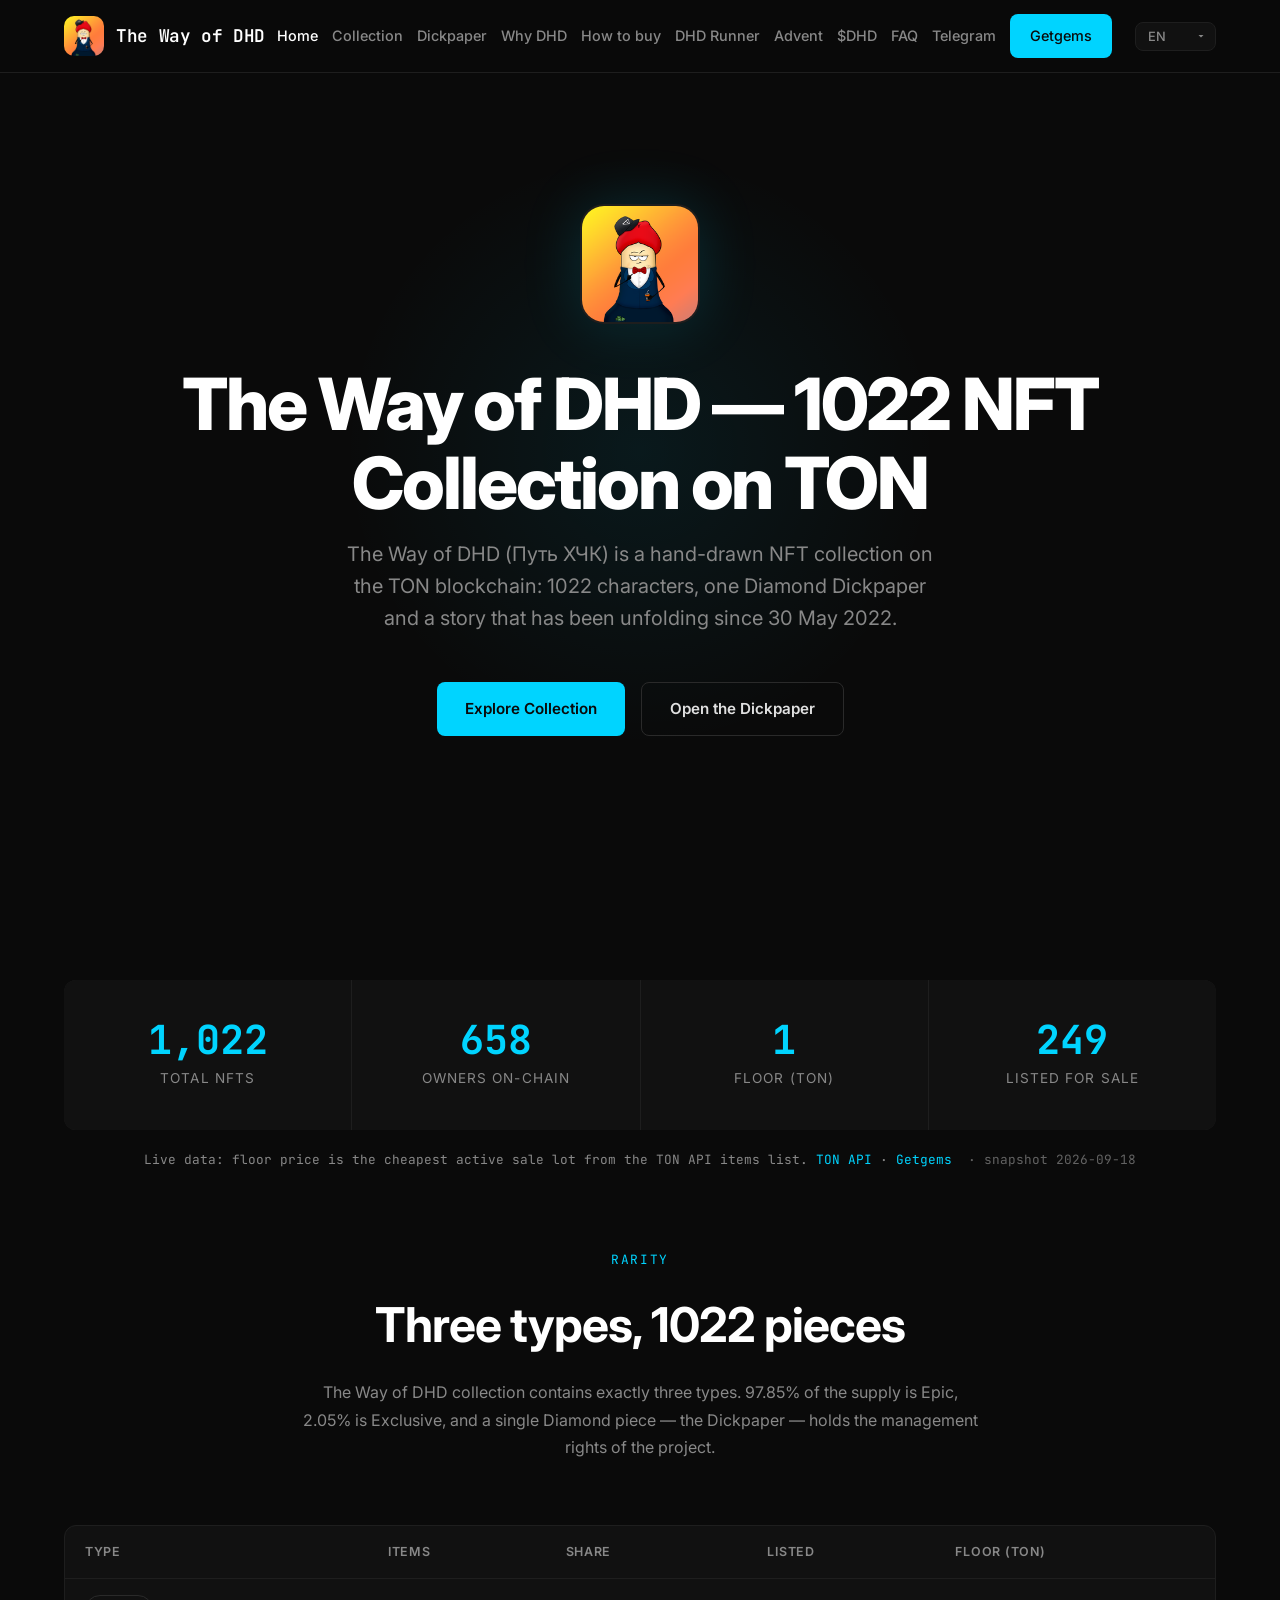
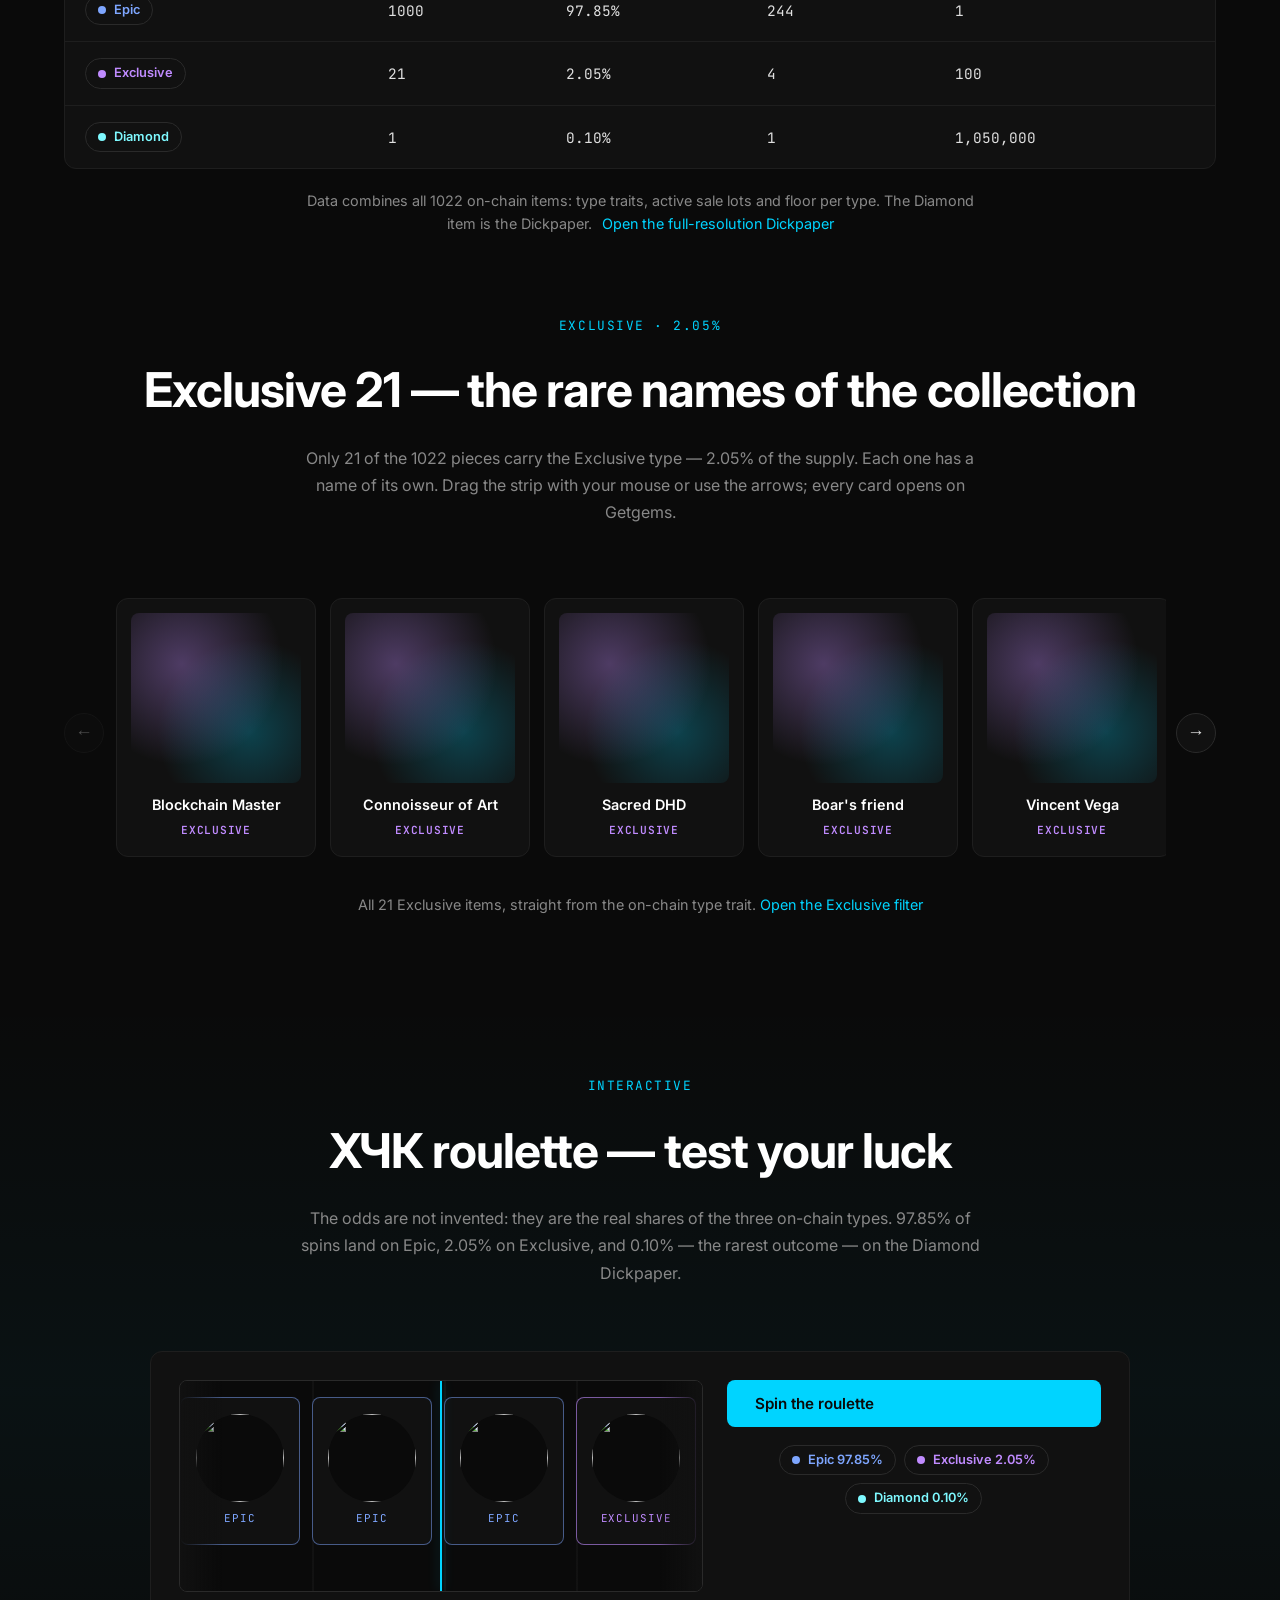
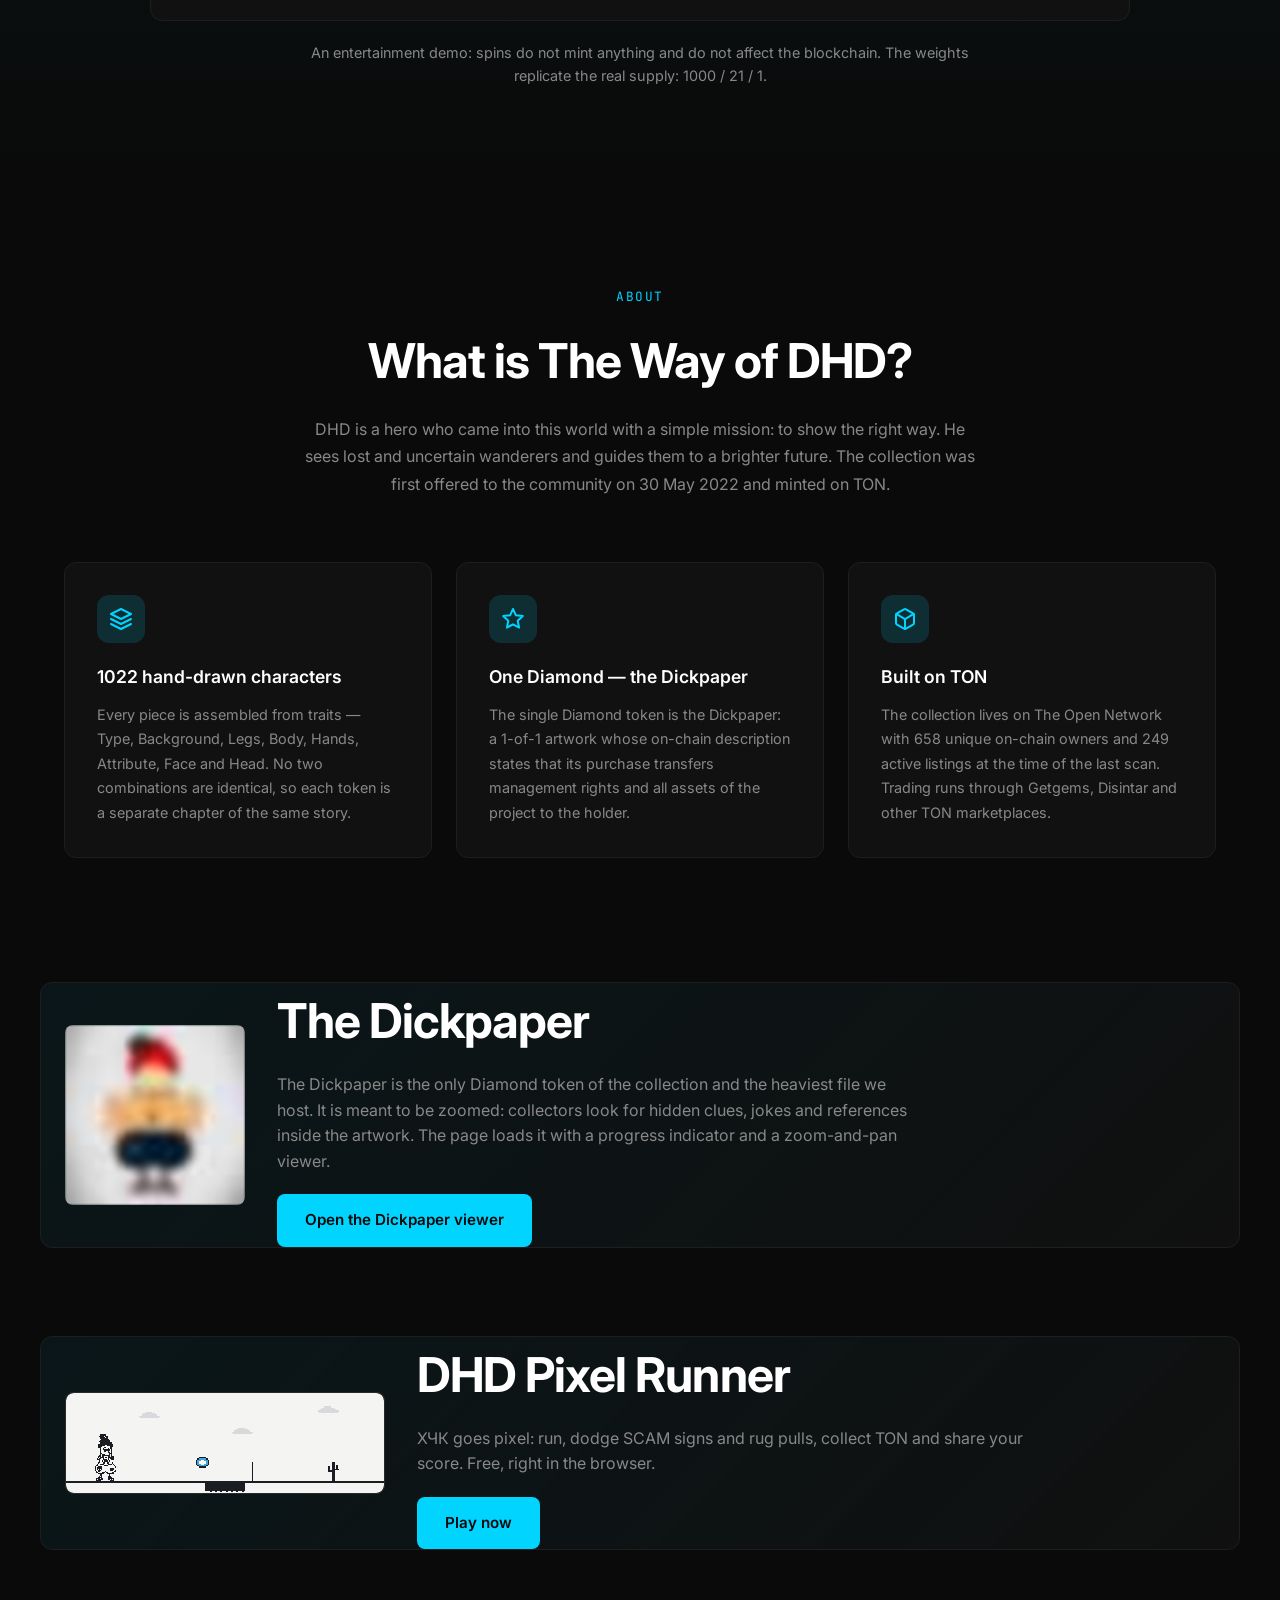
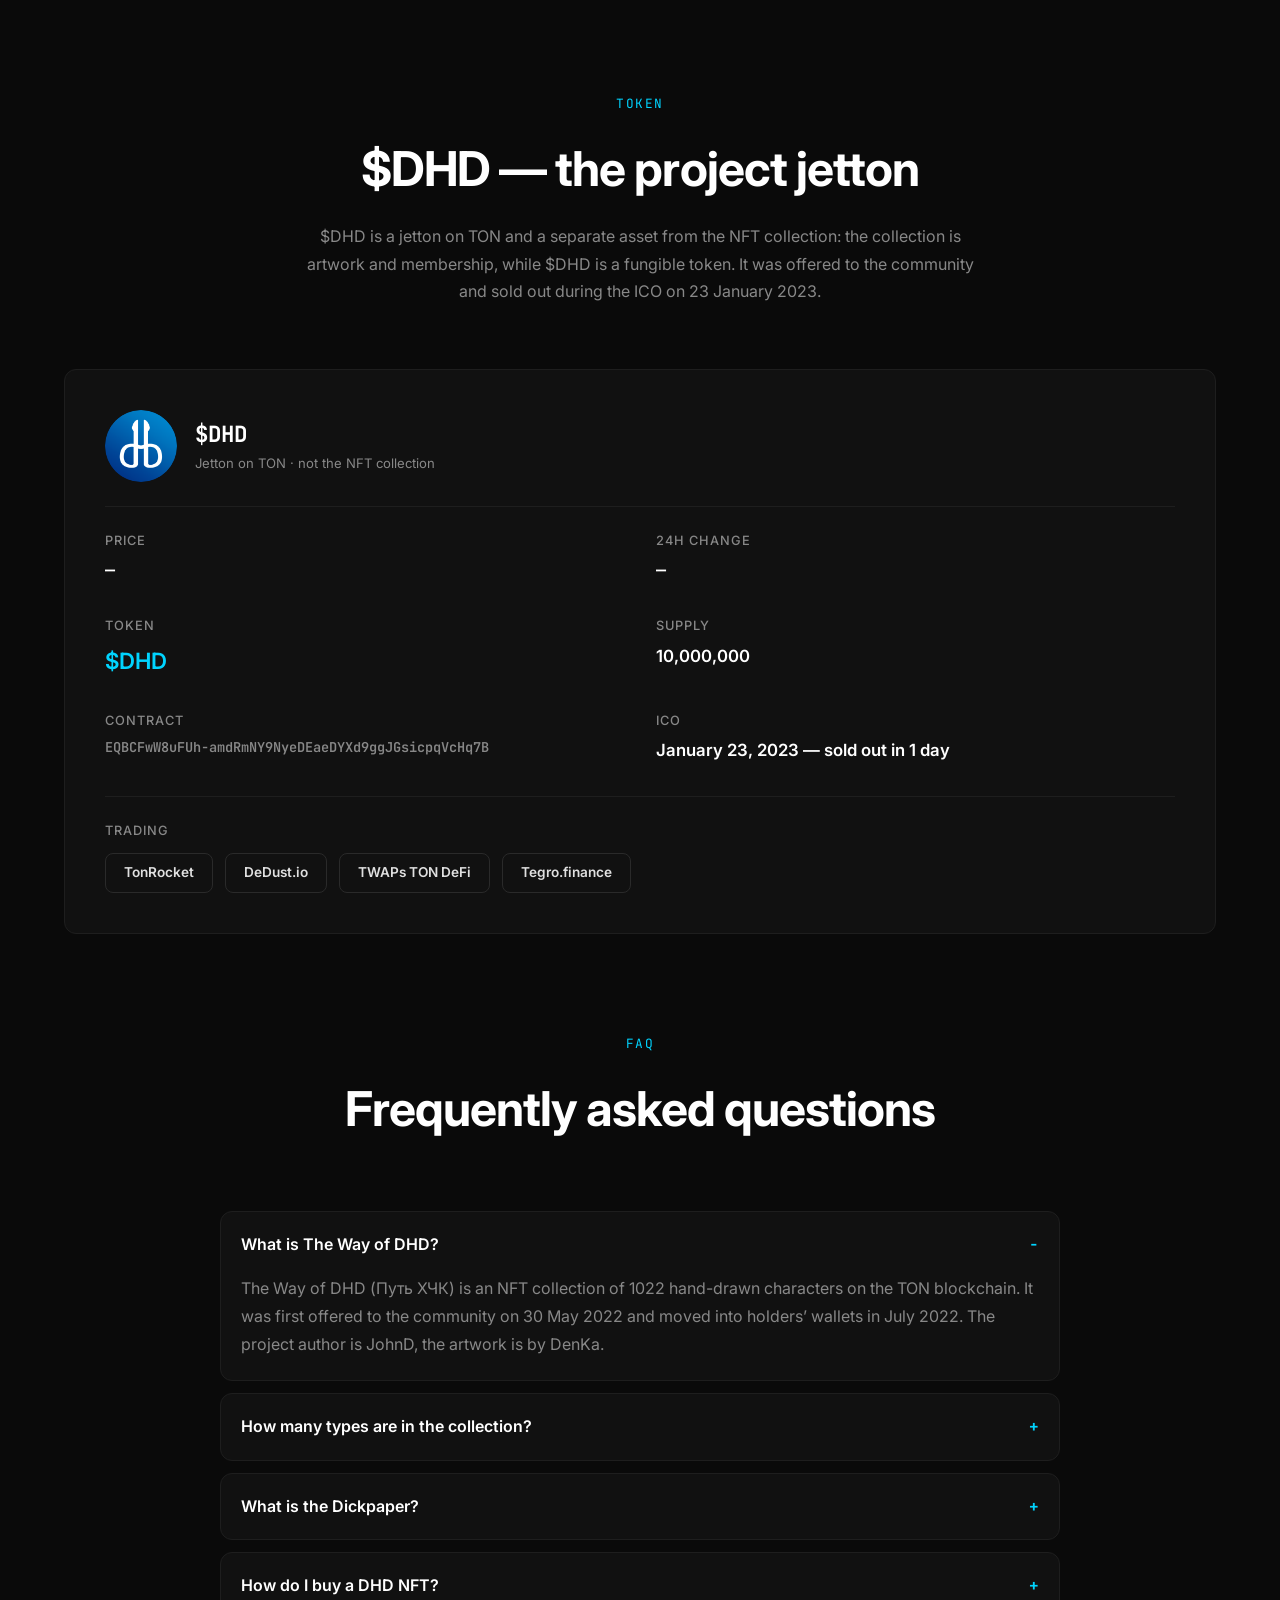
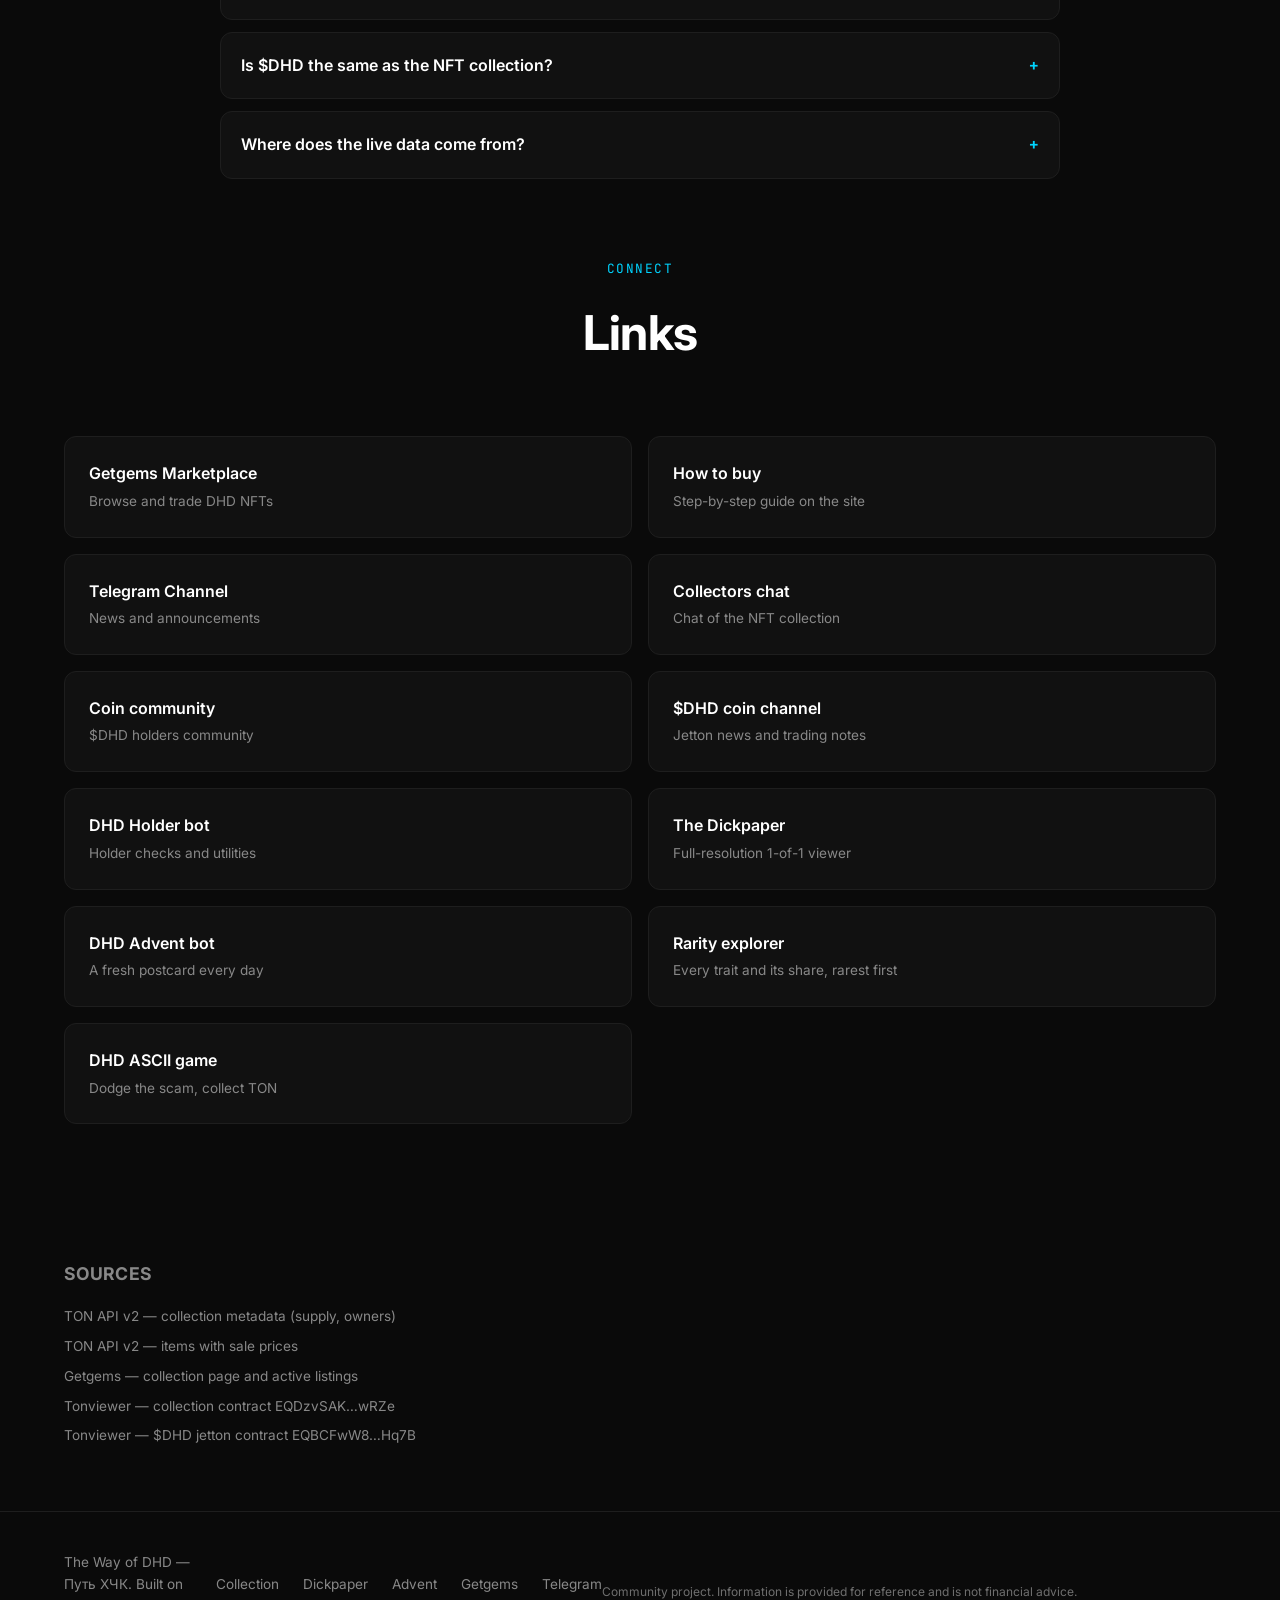
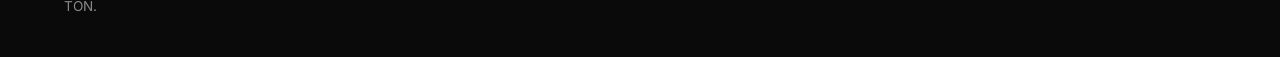
==== index.html @ 26ab17f2 "fix(home): drop the '1 of 1' tag above the Dickpaper teaser; fix the empty game preview - removed th" ====
<!DOCTYPE html>
<html lang="en">
<head>
  <meta charset="UTF-8">
  <meta name="viewport" content="width=device-width, initial-scale=1.0">
  <title>The Way of DHD — 1022 NFT Collection on TON (Путь ХЧК)</title>
  <meta name="description" content="The Way of DHD (Путь ХЧК) is a TON NFT collection of 1022 items: 1000 Epic, 21 Exclusive and the single Diamond Dickpaper. Live floor price, owners and rarity data.">
  <meta name="keywords" content="The Way of DHD, Путь ХЧК, DHD NFT, TON NFT collection, DHD Dickpaper, Getgems DHD, DHD token TON">
  <meta name="robots" content="index, follow, max-image-preview:large, max-snippet:-1, max-video-preview:-1">
  <meta name="author" content="JohnD — DHD project">
  <meta name="theme-color" content="#0a0a0a">
  <link rel="canonical" href="https://thewayofdhd.github.io/">

  <link rel="alternate" hreflang="x-default" href="https://thewayofdhd.github.io/">
  <link rel="alternate" hreflang="en" href="https://thewayofdhd.github.io/?lang=en">
  <link rel="alternate" hreflang="ru" href="https://thewayofdhd.github.io/?lang=ru">
  <link rel="alternate" hreflang="es" href="https://thewayofdhd.github.io/?lang=es">
  <link rel="alternate" hreflang="zh" href="https://thewayofdhd.github.io/?lang=zh">
  <link rel="alternate" hreflang="pt" href="https://thewayofdhd.github.io/?lang=pt">
  <link rel="alternate" hreflang="tr" href="https://thewayofdhd.github.io/?lang=tr">
  <link rel="alternate" hreflang="ja" href="https://thewayofdhd.github.io/?lang=ja">
  <link rel="alternate" hreflang="ko" href="https://thewayofdhd.github.io/?lang=ko">
  <link rel="alternate" hreflang="ar" href="https://thewayofdhd.github.io/?lang=ar">
  <link rel="alternate" hreflang="hi" href="https://thewayofdhd.github.io/?lang=hi">

  <meta property="og:type" content="website">
  <meta property="og:site_name" content="The Way of DHD">
  <meta property="og:locale" content="en_US">
  <meta property="og:title" content="The Way of DHD — 1022 NFT collection on TON">
  <meta property="og:description" content="1000 Epic, 21 Exclusive and 1 Diamond Dickpaper. Live floor, owners and rarity data for the Way of DHD collection on TON.">
  <meta property="og:url" content="https://thewayofdhd.github.io/">
  <meta property="og:image" content="https://thewayofdhd.github.io/assets/og-image.jpg">
  <meta property="og:image:width" content="1200">
  <meta property="og:image:height" content="630">
  <meta property="og:image:alt" content="The Way of DHD — Путь ХЧК NFT artwork">
  <meta name="twitter:card" content="summary_large_image">
  <meta name="twitter:title" content="The Way of DHD — 1022 NFT collection on TON">
  <meta name="twitter:description" content="1000 Epic, 21 Exclusive, 1 Diamond Dickpaper. Live floor and rarity data.">
  <meta name="twitter:image" content="https://thewayofdhd.github.io/assets/og-image.jpg">

  <link rel="icon" href="assets/favicon-32.png" sizes="32x32" type="image/png">
  <link rel="icon" href="assets/favicon-16.png" sizes="16x16" type="image/png">
  <link rel="apple-touch-icon" href="assets/apple-touch-icon.png">
  <link rel="preconnect" href="https://fonts.googleapis.com">
  <link rel="preconnect" href="https://fonts.gstatic.com" crossorigin>
  <link href="https://fonts.googleapis.com/css2?family=Inter:wght@400;500;600;700;800&family=JetBrains+Mono:wght@400;500;600;700&display=swap" rel="stylesheet">
  <link rel="stylesheet" href="css/style.css">

  <script type="application/ld+json">
  {
    "@context": "https://schema.org",
    "@graph": [
      {
        "@type": "WebSite",
        "@id": "https://thewayofdhd.github.io/#website",
        "url": "https://thewayofdhd.github.io/",
        "name": "The Way of DHD",
        "alternateName": ["Путь ХЧК", "DHD NFT"],
        "inLanguage": ["en", "ru", "es", "zh", "pt", "tr", "ja", "ko", "ar", "hi"],
        "publisher": { "@id": "https://thewayofdhd.github.io/#organization" }
      },
      {
        "@type": "Organization",
        "@id": "https://thewayofdhd.github.io/#organization",
        "name": "The Way of DHD",
        "url": "https://thewayofdhd.github.io/",
        "logo": {
          "@type": "ImageObject",
          "url": "https://thewayofdhd.github.io/assets/logo-512.png",
          "width": 512,
          "height": 512
        },
        "founder": { "@type": "Person", "name": "JohnD", "sameAs": "https://t.me/John_Down" },
        "foundingDate": "2022-05-30",
        "sameAs": [
          "https://t.me/WayofDHD",
          "https://t.me/DHDcommunity",
          "https://getgems.io/collection/EQDzvSAKspPnYIhuqZe0_dMfrEEUlwKVzb4dJo0sRoxZwRZe"
        ]
      }
    ]
  }
  </script>
</head>
<!-- Navigation -->
  <nav class="nav">
    <div class="container nav-inner">
      <a href="./" class="nav-brand" aria-label="The Way of DHD — home">
        <img src="assets/logo-collection.png" alt="The Way of DHD logo" class="nav-logo">
        <span class="nav-title">The Way of DHD</span>
      </a>
      <ul class="nav-links" id="nav-links">
        <li><a href="./" class="active" data-i18n="nav-home">Home</a></li>
        <li><a href="collection.html" data-i18n="nav-collection">Collection</a></li>
        <li><a href="dickpaper.html" data-i18n="nav-dickpaper">Dickpaper</a></li>
        <li><a href="why.html" data-i18n="nav-why">Why DHD</a></li>
        <li><a href="guide.html" data-i18n="nav-guide">How to buy</a></li>
        <li><a href="game.html" data-i18n="nav-game">DHD Runner</a></li>
        <li><a href="advent.html" data-i18n="nav-advent">Advent</a></li>
        <li><a href="./#token" data-i18n="nav-token">$DHD</a></li>
        <li><a href="./#faq" data-i18n="nav-faq">FAQ</a></li>
        <li><a href="https://t.me/WayofDHD" data-i18n="nav-telegram" target="_blank" rel="noopener noreferrer">Telegram</a></li>
        <li><a href="https://getgems.io/collection/EQDzvSAKspPnYIhuqZe0_dMfrEEUlwKVzb4dJo0sRoxZwRZe" data-i18n="nav-getgems" target="_blank" rel="noopener noreferrer" class="nav-cta">Getgems</a></li>
      </ul>
      <div class="lang-selector">
        <label class="visually-hidden" for="lang-select">Language</label>
        <select id="lang-select" aria-label="Language">
          <option value="en">EN</option>
          <option value="ru">RU</option>
          <option value="es">ES</option>
          <option value="zh">&#20013;&#25991;</option>
          <option value="pt">PT</option>
          <option value="tr">TR</option>
          <option value="ja">&#26085;&#26412;&#35486;</option>
          <option value="ko">&#54620;&#44397;&#50612;</option>
          <option value="ar">&#1575;&#1604;&#1593;&#1585;&#1576;&#1610;&#1577;</option>
          <option value="hi">&#2361;&#2367;&#2306;&#2342;&#2368;</option>
        </select>
      </div>
      <button class="nav-toggle" aria-label="Toggle menu" aria-controls="nav-links" aria-expanded="false">
        <span></span><span></span><span></span>
      </button>
    </div>
  </nav>

  <!-- Hero -->
  <section class="hero">
    <div>
      <img src="assets/logo-collection.png" alt="The Way of DHD collection logo — DHD character in a red cap" class="hero-logo" width="128" height="128">
      <h1 class="hero-title" data-i18n="hero-title">The Way of DHD — 1022 NFT Collection on TON</h1>
      <p class="hero-subtitle" data-i18n="hero-subtitle">The Way of DHD (Путь ХЧК) is a hand-drawn NFT collection on the TON blockchain: 1022 characters, one Diamond Dickpaper and a story that has been unfolding since 30 May 2022.</p>
      <div class="hero-actions">
        <a href="collection.html" class="btn btn-primary" data-i18n="hero-explore">Explore Collection</a>
        <a href="dickpaper.html" class="btn btn-secondary" data-i18n="hero-paper">Open the Dickpaper</a>
      </div>
    </div>
  </section>

  <!-- Stats (live from TON API, fallback = baked snapshot) -->
  <section class="stats">
    <div class="container">
      <div class="stats-grid fade-in">
        <div class="stat-card">
          <div class="stat-value" id="stat-total">1,022</div>
          <div class="stat-label" data-i18n="stat-total-label">Total NFTs</div>
        </div>
        <div class="stat-card">
          <div class="stat-value" id="stat-owners">658</div>
          <div class="stat-label" data-i18n="stat-owners-label">Owners on-chain</div>
        </div>
        <div class="stat-card">
          <div class="stat-value" id="stat-floor">1.0</div>
          <div class="stat-label" data-i18n="stat-floor-label">Floor price (TON)</div>
        </div>
        <div class="stat-card">
          <div class="stat-value" id="stat-listed">249</div>
          <div class="stat-label" data-i18n="stat-listed-label">Listed for sale</div>
        </div>
      </div>
      <p class="stats-source">
        <span data-i18n="stat-source">Live data: floor price = the cheapest active sale lot from the TON API items list.</span>
        <a href="https://tonapi.io/v2/nfts/collections/EQDzvSAKspPnYIhuqZe0_dMfrEEUlwKVzb4dJo0sRoxZwRZe/items?limit=10" target="_blank" rel="noopener noreferrer">TON API</a>
        <span aria-hidden="true">&middot;</span>
        <a href="https://getgems.io/collection/EQDzvSAKspPnYIhuqZe0_dMfrEEUlwKVzb4dJo0sRoxZwRZe" target="_blank" rel="noopener noreferrer">Getgems</a>
        <span class="stats-stamp" id="stats-stamp"></span>
      </p>
    </div>
  </section>

  <!-- Rarity: answer-first, statistics, source -->
  <section class="types" id="rarity">
    <div class="container">
      <div class="section-header fade-in">
        <div class="section-tag" data-i18n="types-tag">Rarity</div>
        <h2 class="section-title" data-i18n="types-title">Three types, 1022 pieces</h2>
        <p class="section-lead" data-i18n="types-intro">The Way of DHD collection contains exactly three types. 97.85% of the supply is Epic, 2.05% is Exclusive, and a single Diamond piece — the Dickpaper — holds the management rights of the project.</p>
      </div>
      <div class="table-wrap fade-in">
        <table class="rarity-table">
          <thead>
            <tr>
              <th scope="col" data-i18n="th-type">Type</th>
              <th scope="col" data-i18n="th-count">Items</th>
              <th scope="col" data-i18n="th-share">Share</th>
              <th scope="col" data-i18n="th-listed">Listed</th>
              <th scope="col" data-i18n="th-floor">Floor (TON)</th>
            </tr>
          </thead>
          <tbody id="rarity-rows">
            <tr><td><span class="type-chip type-epic">Epic</span></td><td>1000</td><td>97.85%</td><td>244</td><td>1.0</td></tr>
            <tr><td><span class="type-chip type-exclusive">Exclusive</span></td><td>21</td><td>2.05%</td><td>4</td><td>100</td></tr>
            <tr><td><span class="type-chip type-diamond">Diamond</span></td><td>1</td><td>0.10%</td><td>1</td><td>1,050,000</td></tr>
          </tbody>
        </table>
      </div>
      <p class="section-note">
        <span data-i18n="types-note">Data combines all 1022 on-chain items: type traits, active sale lots and floor per type. The Diamond item is the Dickpaper.</span>
        <a href="dickpaper.html" data-i18n="types-note-link">Open the full-resolution Dickpaper</a>
      </p>
    </div>
  </section>

  <!-- Exclusive 21 carousel -->
  <section class="exq-section" id="exclusive">
    <div class="container">
      <div class="section-header fade-in">
        <div class="section-tag" data-i18n="exq-tag">Exclusive · 2.05%</div>
        <h2 class="section-title" data-i18n="exq-title">Exclusive 21 — the rare names of the collection</h2>
        <p class="section-lead" data-i18n="exq-lead">Only 21 of the 1022 pieces carry the Exclusive type — 2.05% of the supply. Each one has a name of its own. Drag the strip with your mouse or use the arrows; every card opens on Getgems.</p>
      </div>
      <div class="exq-carousel fade-in" id="exq-carousel">
        <button type="button" class="exq-arrow exq-arrow-prev" id="exq-prev" aria-label="Previous">&#8592;</button>
        <div class="exq-track" id="exq-track" tabindex="0" aria-label="Exclusive 21 carousel"></div>
        <button type="button" class="exq-arrow exq-arrow-next" id="exq-next" aria-label="Next">&#8594;</button>
      </div>
      <p class="exq-note fade-in">
        <span data-i18n="exq-note">All 21 Exclusive items, straight from the on-chain type trait.</span>
        <a href="collection.html?filter=exclusive" data-i18n="exq-note-link">Open the Exclusive filter</a>
      </p>
    </div>
  </section>

  <!-- Rarity roulette -->
  <section class="roulette" id="roulette">
    <div class="container">
      <div class="section-header fade-in">
        <div class="section-tag" data-i18n="rlt-tag">Interactive</div>
        <h2 class="section-title" data-i18n="rlt-title">ХЧК roulette — test your luck</h2>
        <p class="section-lead" data-i18n="rlt-lead">The odds are not invented: they are the real shares of the three on-chain types. 97.85% of spins land on Epic, 2.05% on Exclusive, and 0.10% — the rarest outcome — on the Diamond Dickpaper.</p>
      </div>
      <div class="rlt-machine fade-in">
        <div class="rlt-window" id="rlt-window" aria-live="polite">
          <span class="rlt-pointer" aria-hidden="true"></span>
          <div class="rlt-strip" id="rlt-strip"></div>
        </div>
        <div class="rlt-panel">
          <button type="button" class="btn btn-primary" id="rlt-spin" data-i18n="rlt-spin">Spin the roulette</button>
        <a class="btn btn-secondary btn-sm" id="rlt-share" target="_blank" rel="noopener noreferrer" style="display:none" data-i18n="rlt-share">Share</a>
          <p class="rlt-odds">
            <span class="type-chip type-epic">Epic 97.85%</span>
            <span class="type-chip type-exclusive">Exclusive 2.05%</span>
            <span class="type-chip type-diamond">Diamond 0.10%</span>
          </p>
          <p class="rlt-result" id="rlt-result"></p>
          <p class="rlt-stats" id="rlt-stats"></p>
        </div>
      </div>
      <p class="section-note" data-i18n="rlt-note">An entertainment demo: spins do not mint anything and do not affect the blockchain. The weights replicate the real supply: 1000 / 21 / 1.</p>
    </div>
  </section>

  <!-- What it is -->
  <section class="about" id="about">
    <div class="container">
      <div class="section-header fade-in">
        <div class="section-tag" data-i18n="about-tag">About</div>
        <h2 class="section-title" data-i18n="about-title">What is The Way of DHD?</h2>
        <p class="section-lead" data-i18n="about-lead">DHD is a hero who came into this world with a simple mission: to show the right way. He sees lost and uncertain wanderers and guides them to a brighter future. The collection was first offered to the community on 30 May 2022 and minted on TON.</p>
      </div>
      <div class="about-grid">
        <article class="about-card fade-in fade-in-delay-1">
          <div class="about-card-icon">
            <svg width="24" height="24" viewBox="0 0 24 24" fill="none" stroke="currentColor" stroke-width="2" stroke-linecap="round" stroke-linejoin="round" aria-hidden="true"><path d="M12 2L2 7l10 5 10-5-10-5z"/><path d="M2 17l10 5 10-5"/><path d="M2 12l10 5 10-5"/></svg>
          </div>
          <h3 data-i18n="about-card-1-title">1022 hand-drawn characters</h3>
          <p data-i18n="about-card-1-text">Every piece is assembled from traits — Type, Background, Legs, Body, Hands, Attribute, Face and Head. No two combinations are identical, so each token is a separate chapter of the same story.</p>
        </article>
        <article class="about-card fade-in fade-in-delay-2">
          <div class="about-card-icon">
            <svg width="24" height="24" viewBox="0 0 24 24" fill="none" stroke="currentColor" stroke-width="2" stroke-linecap="round" stroke-linejoin="round" aria-hidden="true"><path d="M12 2l2.9 6.3 6.9.8-5.1 4.7 1.4 6.8L12 17.3 5.9 20.6l1.4-6.8L2.2 9.1l6.9-.8z"/></svg>
          </div>
          <h3 data-i18n="about-card-2-title">One Diamond — the Dickpaper</h3>
          <p data-i18n="about-card-2-text">The single Diamond token is the Dickpaper: a 1-of-1 artwork whose on-chain description states that its purchase transfers management rights and all assets of the project to the holder.</p>
        </article>
        <article class="about-card fade-in fade-in-delay-3">
          <div class="about-card-icon">
            <svg width="24" height="24" viewBox="0 0 24 24" fill="none" stroke="currentColor" stroke-width="2" stroke-linecap="round" stroke-linejoin="round" aria-hidden="true"><path d="M21 16V8a2 2 0 0 0-1-1.73l-7-4a2 2 0 0 0-2 0l-7 4A2 2 0 0 0 3 8v8a2 2 0 0 0 1 1.73l7 4a2 2 0 0 0 2 0l7-4A2 2 0 0 0 21 16z"/><polyline points="3.27 6.96 12 12.01 20.73 6.96"/><line x1="12" y1="22.08" x2="12" y2="12"/></svg>
          </div>
          <h3 data-i18n="about-card-3-title">Built on TON</h3>
          <p data-i18n="about-card-3-text">The collection lives on The Open Network with 658 unique on-chain owners and 249 active listings at the time of the last scan. Trading runs through Getgems, Disintar and other TON marketplaces.</p>
        </article>
      </div>
    </div>
  </section>

  <!-- Dickpaper teaser -->
  <section class="paper-teaser" id="dickpaper-teaser">
    <div class="container paper-teaser-inner fade-in">
      <a href="dickpaper.html" class="paper-teaser-media" aria-label="Open the Dickpaper viewer">
        <img src="assets/dickpaper-thumb.jpg" alt="DHD Dickpaper — the single Diamond 1 of 1 artwork preview" width="140" height="140" loading="lazy" class="paper-thumb">
      </a>
      <div class="paper-teaser-copy">
        <h2 class="section-title" data-i18n="paper-teaser-title">The Dickpaper</h2>
        <p data-i18n="paper-teaser-text">The Dickpaper is the only Diamond token of the collection and the heaviest file we host. It is meant to be zoomed: collectors look for hidden clues, jokes and references inside the artwork. The page loads it with a progress indicator and a zoom-and-pan viewer.</p>
        <a href="dickpaper.html" class="btn btn-primary" data-i18n="paper-teaser-cta">Open the Dickpaper viewer</a>
      </div>
    </div>
  </section>

  <!-- Pixel runner teaser -->
  <section class="paper-teaser" id="game-teaser">
    <div class="container game-teaser-inner fade-in">
      <a href="game.html" class="paper-teaser-media" aria-label="Play DHD Pixel Runner">
        <canvas id="game-preview" width="480" height="150" style="width:100%;height:auto;border-radius:8px;image-rendering:pixelated;display:block"></canvas>
      </a>
      <div class="paper-teaser-copy">
        <h2 class="section-title" data-i18n="game-teaser-title">DHD Pixel Runner</h2>
        <p data-i18n="game-teaser-text">ХЧК goes pixel: run, dodge SCAM signs and rug pulls, collect TON and share your score. Free, right in the browser.</p>
        <a href="game.html" class="btn btn-primary" data-i18n="game-teaser-cta">Play now</a>
      </div>
    </div>
  </section>

  <!-- $DHD token — separate brand, separate asset -->
  <section class="token" id="token">
    <div class="container">
      <div class="section-header fade-in">
        <div class="section-tag" data-i18n="token-tag">Token</div>
        <h2 class="section-title" data-i18n="token-title">$DHD — the project jetton</h2>
        <p class="section-lead" data-i18n="token-lead">$DHD is a jetton on TON and a separate asset from the NFT collection: the collection is artwork and membership, while $DHD is a fungible token. It was offered to the community and sold out during the ICO on 23 January 2023.</p>
      </div>
      <div class="token-card fade-in">
        <div class="token-head">
          <img src="assets/logo-coin.png" alt="$DHD jetton coin logo" class="token-logo" width="72" height="72" loading="lazy">
          <div>
            <div class="token-symbol">$DHD</div>
            <div class="token-sub" data-i18n="token-sub">Jetton on TON · not the NFT collection</div>
          </div>
        </div>
        <div class="token-info-grid">
          <div class="token-info-item">
            <span class="token-info-label" data-i18n="token-price-label">Price</span>
            <span class="token-info-value token-price" id="token-price">—</span>
          </div>
          <div class="token-info-item">
            <span class="token-info-label" data-i18n="token-change-label">24h change</span>
            <span class="token-info-value token-change" id="token-change">—</span>
          </div>
          <div class="token-info-item">
            <span class="token-info-label" data-i18n="token-name-label">Token</span>
            <span class="token-info-value token-name">$DHD</span>
          </div>
          <div class="token-info-item">
            <span class="token-info-label" data-i18n="token-supply-label">Supply</span>
            <span class="token-info-value">10,000,000</span>
          </div>
          <div class="token-info-item">
            <span class="token-info-label" data-i18n="token-contract-label">Contract</span>
            <span class="token-info-value token-contract">EQBCFwW8uFUh-amdRmNY9NyeDEaeDYXd9ggJGsicpqVcHq7B</span>
          </div>
          <div class="token-info-item">
            <span class="token-info-label" data-i18n="token-ico-label">ICO</span>
            <span class="token-info-value" data-i18n="token-ico-value">23 January 2023 — sold out in 1 day</span>
          </div>
        </div>
        <div class="token-dex-section">
          <span class="token-dex-label" data-i18n="token-trading-label">Trading</span>
          <div class="token-dex-links">
            <a href="https://t.me/xrocket/cex?startapp=trade-DHD-TON" target="_blank" rel="noopener noreferrer" class="btn btn-secondary btn-sm">TonRocket</a>
            <a href="https://dedust.io/swap/TON/DHD" target="_blank" rel="noopener noreferrer" class="btn btn-secondary btn-sm">DeDust.io</a>
            <a href="https://twaps.tonde.fi/?ref=289" target="_blank" rel="noopener noreferrer" class="btn btn-secondary btn-sm">TWAPs TON DeFi</a>
            <a href="https://tegro.finance/coins/ton/EQBCFwW8uFUh-amdRmNY9NyeDEaeDYXd9ggJGsicpqVcHq7B" target="_blank" rel="noopener noreferrer" class="btn btn-secondary btn-sm">Tegro.finance</a>
          </div>
        </div>
      </div>
    </div>
  </section>

  <!-- FAQ: answer-first, statistics, citations (GEO) -->
  <section class="faq" id="faq">
    <div class="container">
      <div class="section-header fade-in">
        <div class="section-tag" data-i18n="faq-tag">FAQ</div>
        <h2 class="section-title" data-i18n="faq-title">Frequently asked questions</h2>
      </div>
      <div class="faq-list fade-in">
        <details class="faq-item" open>
          <summary data-i18n="faq-q1">What is The Way of DHD?</summary>
          <p data-i18n="faq-a1">The Way of DHD (Путь ХЧК) is an NFT collection of 1022 hand-drawn characters on the TON blockchain. It was first offered to the community on 30 May 2022 and transferred into holders' wallets in July 2022. The project author is JohnD, the artwork is by DenKa.</p>
        </details>
        <details class="faq-item">
          <summary data-i18n="faq-q2">How many types are in the collection?</summary>
          <p data-i18n="faq-a2">Exactly three types: Epic — 1000 items (97.85% of the supply), Exclusive — 21 items (2.05%), and Diamond — 1 item (0.10%). Rare traits such as Background, Body, Hands, Attribute, Face and Head are combined on top of the type.</p>
        </details>
        <details class="faq-item">
          <summary data-i18n="faq-q3">What is the Dickpaper?</summary>
          <p data-i18n="faq-a3">The Dickpaper is the only Diamond token in the collection — a 1-of-1 artwork. Its on-chain description states: "From DHD with love. The purchase of this token implies the transfer of management rights and all the assets of the project to the holder." The artwork is a full-resolution image made to be zoomed.</p>
        </details>
        <details class="faq-item">
          <summary data-i18n="faq-q4">How do I buy a DHD NFT?</summary>
          <p data-i18n="faq-a4">Open the collection on Getgems and pick any active listing. At the time of the last on-chain scan the cheapest lot was 1 TON and 249 of 1022 items were listed for sale across Getgems, Disintar, Marketapp and other TON marketplaces.</p>
        </details>
        <details class="faq-item">
          <summary data-i18n="faq-q5">Is $DHD the same as the NFT collection?</summary>
          <p data-i18n="faq-a5">No. $DHD is a fungible jetton on TON with a supply of 10,000,000 and the contract EQBCFwW8uFUh-amdRmNY9NyeDEaeDYXd9ggJGsicpqVcHq7B. It is traded on TonRocket, DeDust, TWAPs and Tegro, while the NFTs are traded on marketplaces such as Getgems.</p>
        </details>
        <details class="faq-item">
          <summary data-i18n="faq-q6">Where does the live data come from?</summary>
          <p data-i18n="faq-a6">All numbers on this site are read from the TON blockchain through the public TON API: the collection endpoint gives the supply and owners, and each item's sale field gives the ask price. Floor price is computed as the minimum active ask, so it changes with every new listing.</p>
        </details>
      </div>
    </div>
  </section>

  <!-- Links -->
  <section class="links" id="links">
    <div class="container">
      <div class="section-header fade-in">
        <div class="section-tag" data-i18n="links-tag">Connect</div>
        <h2 class="section-title" data-i18n="links-title">Links</h2>
      </div>
      <div class="links-grid">
        <a href="https://getgems.io/collection/EQDzvSAKspPnYIhuqZe0_dMfrEEUlwKVzb4dJo0sRoxZwRZe" target="_blank" rel="noopener noreferrer" class="link-card fade-in fade-in-delay-1">
          <div class="link-info">
            <h3 data-i18n="links-getgems-title">Getgems Marketplace</h3>
            <p data-i18n="links-getgems-text">Browse and trade DHD NFTs</p>
          </div>
        </a>
        <a href="guide.html" class="link-card fade-in fade-in-delay-1">
          <div class="link-info">
            <h3 data-i18n="links-buy-title">How to buy</h3>
            <p data-i18n="links-buy-text">Step-by-step guide on the site</p>
          </div>
        </a>
        <a href="https://t.me/WayofDHD" target="_blank" rel="noopener noreferrer" class="link-card fade-in fade-in-delay-2">
          <div class="link-info">
            <h3 data-i18n="links-telegram-title">Telegram channel</h3>
            <p data-i18n="links-telegram-text">News and announcements</p>
          </div>
        </a>
        <a href="https://t.me/WayofDHD_Chat" target="_blank" rel="noopener noreferrer" class="link-card fade-in fade-in-delay-2">
          <div class="link-info">
            <h3 data-i18n="links-chat-title">Collectors chat</h3>
            <p data-i18n="links-chat-text">Chat of the NFT collection</p>
          </div>
        </a>
        <a href="https://t.me/DHDcommunity" target="_blank" rel="noopener noreferrer" class="link-card fade-in fade-in-delay-2">
          <div class="link-info">
            <h3 data-i18n="links-coincomm-title">Coin community</h3>
            <p data-i18n="links-coincomm-text">$DHD holders community</p>
          </div>
        </a>
        <a href="https://t.me/CoinDHD" target="_blank" rel="noopener noreferrer" class="link-card fade-in fade-in-delay-3">
          <div class="link-info">
            <h3 data-i18n="links-coin-title">$DHD coin channel</h3>
            <p data-i18n="links-coin-text">Jetton news and trading notes</p>
          </div>
        </a>
        <a href="https://t.me/DHD_Holder_bot" target="_blank" rel="noopener noreferrer" class="link-card fade-in fade-in-delay-3">
          <div class="link-info">
            <h3 data-i18n="links-bot-title">DHD Holder bot</h3>
            <p data-i18n="links-bot-text">Holder checks and utilities</p>
          </div>
        </a>
        <a href="dickpaper.html" class="link-card fade-in fade-in-delay-3">
          <div class="link-info">
            <h3 data-i18n="links-paper-title">The Dickpaper</h3>
            <p data-i18n="links-paper-text">Full-resolution 1-of-1 viewer</p>
          </div>
        </a>
        <a href="advent.html" class="link-card fade-in fade-in-delay-3">
          <div class="link-info">
            <h3 data-i18n="links-advent-title">DHD Advent bot</h3>
            <p data-i18n="links-advent-text">A fresh postcard every day</p>
          </div>
        </a>
        <a href="rarity.html" class="link-card fade-in fade-in-delay-3">
          <div class="link-info">
            <h3 data-i18n="links-rarity-title">Rarity explorer</h3>
            <p data-i18n="links-rarity-text">Every trait and its share, rarest first</p>
          </div>
        </a>
        <a href="game.html" class="link-card fade-in fade-in-delay-3">
          <div class="link-info">
            <h3 data-i18n="links-game-title">DHD ASCII game</h3>
            <p data-i18n="links-game-text">Dodge the scam, collect TON</p>
          </div>
        </a>
      </div>
    </div>
  </section>

  <!-- Sources / citations (GEO) -->
  <section class="sources">
    <div class="container">
      <h2 class="section-title small" data-i18n="sources-title">Sources</h2>
      <ul class="sources-list">
        <li><a href="https://tonapi.io/v2/nfts/collections/EQDzvSAKspPnYIhuqZe0_dMfrEEUlwKVzb4dJo0sRoxZwRZe" target="_blank" rel="noopener noreferrer">TON API v2 — collection metadata (supply, owners)</a></li>
        <li><a href="https://tonapi.io/v2/nfts/collections/EQDzvSAKspPnYIhuqZe0_dMfrEEUlwKVzb4dJo0sRoxZwRZe/items?limit=100" target="_blank" rel="noopener noreferrer">TON API v2 — items with sale prices</a></li>
        <li><a href="https://getgems.io/collection/EQDzvSAKspPnYIhuqZe0_dMfrEEUlwKVzb4dJo0sRoxZwRZe" target="_blank" rel="noopener noreferrer">Getgems — collection page and active listings</a></li>
        <li><a href="https://tonviewer.com/EQDzvSAKspPnYIhuqZe0_dMfrEEUlwKVzb4dJo0sRoxZwRZe" target="_blank" rel="noopener noreferrer">Tonviewer — collection contract EQDzvSAK…wRZe</a></li>
        <li><a href="https://tonviewer.com/EQBCFwW8uFUh-amdRmNY9NyeDEaeDYXd9ggJGsicpqVcHq7B" target="_blank" rel="noopener noreferrer">Tonviewer — $DHD jetton contract EQBCFwW8…Hq7B</a></li>
      </ul>
    </div>
  </section>

  <!-- Footer -->
  <footer class="footer">
    <div class="container footer-inner">
      <span class="footer-text" data-i18n="footer-text">The Way of DHD — Путь ХЧК. Built on TON.</span>
      <div class="footer-links">
        <a href="collection.html" data-i18n="nav-collection">Collection</a>
        <a href="dickpaper.html" data-i18n="nav-dickpaper">Dickpaper</a>
        <a href="advent.html" data-i18n="nav-advent">Advent</a>
        <a href="https://getgems.io/collection/EQDzvSAKspPnYIhuqZe0_dMfrEEUlwKVzb4dJo0sRoxZwRZe" target="_blank" rel="noopener noreferrer">Getgems</a>
        <a href="https://t.me/WayofDHD" target="_blank" rel="noopener noreferrer">Telegram</a>
      </div>
      <span class="footer-note" data-i18n="footer-note">Community project. Information is provided for reference and is not financial advice.</span>
    </div>
  </footer>

  <script type="application/ld+json">
  {
    "@context": "https://schema.org",
    "@graph": [
      {
        "@type": "CollectionPage",
        "@id": "https://thewayofdhd.github.io/#collection",
        "name": "The Way of DHD — 1022 NFT collection on TON",
        "url": "https://thewayofdhd.github.io/",
        "inLanguage": "en",
        "datePublished": "2022-05-30",
        "dateModified": "2026-09-17",
        "isPartOf": { "@id": "https://thewayofdhd.github.io/#website" },
        "speakable": {
          "@type": "SpeakableSpecification",
          "cssSelector": ["h1", ".section-lead", ".faq-item p", ".stats-source"]
        },
        "mainEntity": {
          "@type": "Product",
          "name": "The Way of DHD NFT collection",
          "alternateName": "Путь ХЧК",
          "description": "NFT collection of 1022 hand-drawn characters on TON: 1000 Epic, 21 Exclusive and 1 Diamond Dickpaper.",
          "category": "Digital collectible",
          "brand": { "@type": "Brand", "name": "The Way of DHD" },
          "offers": {
            "@type": "AggregateOffer",
            "priceCurrency": "TON",
            "lowPrice": "1",
            "highPrice": "1050000",
            "offerCount": "249",
            "availability": "https://schema.org/InStock",
            "url": "https://getgems.io/collection/EQDzvSAKspPnYIhuqZe0_dMfrEEUlwKVzb4dJo0sRoxZwRZe"
          }
        }
      },
      {
        "@type": "FAQPage",
        "@id": "https://thewayofdhd.github.io/#faq",
        "mainEntity": [
          {
            "@type": "Question",
            "name": "What is The Way of DHD?",
            "acceptedAnswer": { "@type": "Answer", "text": "The Way of DHD (Путь ХЧК) is an NFT collection of 1022 hand-drawn characters on the TON blockchain, first offered to the community on 30 May 2022. Author: JohnD, artwork: DenKa." }
          },
          {
            "@type": "Question",
            "name": "How many types are in the DHD collection?",
            "acceptedAnswer": { "@type": "Answer", "text": "Three types: Epic — 1000 items (97.85%), Exclusive — 21 items (2.05%), Diamond — 1 item (0.10%)." }
          },
          {
            "@type": "Question",
            "name": "What is the DHD Dickpaper?",
            "acceptedAnswer": { "@type": "Answer", "text": "The Dickpaper is the only Diamond 1-of-1 token of the collection. Its on-chain description states that buying it transfers management rights and all assets of the project to the holder." }
          },
          {
            "@type": "Question",
            "name": "How do I buy a DHD NFT?",
            "acceptedAnswer": { "@type": "Answer", "text": "Buy on Getgems. At the last on-chain scan the floor price was 1 TON and 249 of 1022 items were listed for sale on Getgems, Disintar and other TON marketplaces." }
          },
          {
            "@type": "Question",
            "name": "Is $DHD the same as the NFT collection?",
            "acceptedAnswer": { "@type": "Answer", "text": "No. $DHD is a fungible jetton on TON with 10,000,000 supply and contract EQBCFwW8uFUh-amdRmNY9NyeDEaeDYXd9ggJGsicpqVcHq7B, traded on TonRocket, DeDust, TWAPs and Tegro." }
          },
          {
            "@type": "Question",
            "name": "Where does the live data come from?",
            "acceptedAnswer": { "@type": "Answer", "text": "From the TON blockchain via the public TON API: the collection endpoint returns supply and owners, and every item's sale field returns the ask price. Floor price is the minimum active ask." }
          }
        ]
      }
    ]
  }
  </script>

  <script src="js/i18n.js"></script>
  <script src="js/sprites.js"></script>
  <script src="js/game-preview.js"></script>
  <script src="js/carousel.js"></script>
  <script src="js/roulette.js"></script>
  <script src="js/main.js"></script>
</body>
</html>
---- css/style.css ----
/* ============================================
   SEO/GEO + brand additions (v2)
   The Way of DHD — NFT collection
   ============================================ */

/* --- A11y helpers --- */
.visually-hidden {
  position: absolute;
  width: 1px;
  height: 1px;
  padding: 0;
  margin: -1px;
  overflow: hidden;
  clip: rect(0, 0, 0, 0);
  white-space: nowrap;
  border: 0;
}

:focus-visible {
  outline: 2px solid var(--accent);
  outline-offset: 3px;
}

/* --- Hero: mark logo instead of square render --- */
.hero-logo {
  background: transparent;
  border-radius: 18px;
  box-shadow: 0 18px 60px var(--accent-glow);
}

.hero-title {
  max-width: 20ch;
}

/* --- Section lead paragraph (answer-first text) --- */
.section-lead {
  max-width: 68ch;
  margin: 16px auto 0;
  color: var(--text-dim);
  font-size: 1rem;
  line-height: 1.7;
}

.section-title.small {
  font-size: 1.1rem;
  letter-spacing: 0.02em;
  text-transform: uppercase;
  color: var(--text-dim);
}

.section-note {
  max-width: 76ch;
  margin: 20px auto 0;
  text-align: center;
  color: var(--text-dim);
  font-size: 0.9rem;
}

.section-note a {
  margin-left: 6px;
  white-space: nowrap;
}

/* --- Live stats source line --- */
.stats-source {
  margin-top: 20px;
  text-align: center;
  font-size: 0.8rem;
  color: var(--text-dim);
  font-family: var(--font-mono);
}

.stats-source a {
  color: var(--accent);
}

.stats-stamp {
  display: inline-block;
  margin-left: 8px;
  opacity: 0.7;
}

/* --- Rarity table --- */
.table-wrap {
  margin-top: 32px;
  overflow-x: auto;
  border: 1px solid var(--border);
  border-radius: var(--radius);
  background: var(--bg-card);
}

.rarity-table {
  width: 100%;
  border-collapse: collapse;
  min-width: 560px;
}

.rarity-table th,
.rarity-table td {
  padding: 16px 20px;
  text-align: left;
  border-bottom: 1px solid var(--border);
  font-size: 0.9rem;
}

.rarity-table th {
  color: var(--text-dim);
  font-weight: 600;
  font-size: 0.78rem;
  letter-spacing: 0.06em;
  text-transform: uppercase;
  white-space: nowrap;
}

.rarity-table td {
  font-family: var(--font-mono);
  color: var(--text);
}

.rarity-table tr:last-child td {
  border-bottom: 0;
}

.rarity-table tbody tr:hover {
  background: var(--bg-card-hover);
}

.type-chip {
  display: inline-flex;
  align-items: center;
  gap: 8px;
  padding: 4px 12px;
  border-radius: 999px;
  font-family: var(--font-sans);
  font-size: 0.8rem;
  font-weight: 600;
  border: 1px solid var(--border-accent);
  color: var(--white);
}

.type-chip::before {
  content: '';
  width: 8px;
  height: 8px;
  border-radius: 50%;
  background: currentColor;
}

.type-epic { color: #7ea6ff; }
.type-exclusive { color: #c08bff; }
.type-diamond { color: #7ef9ff; }

/* --- FAQ --- */
.faq-list {
  max-width: 840px;
  margin: 32px auto 0;
  display: grid;
  gap: 12px;
}

.faq-item {
  border: 1px solid var(--border);
  border-radius: var(--radius);
  background: var(--bg-card);
  padding: 4px 20px;
}

.faq-item summary {
  cursor: pointer;
  padding: 16px 0;
  font-weight: 600;
  color: var(--white);
  list-style: none;
  display: flex;
  justify-content: space-between;
  gap: 16px;
}

.faq-item summary::-webkit-details-marker { display: none; }

.faq-item summary::after {
  content: '+';
  color: var(--accent);
  font-family: var(--font-mono);
}

.faq-item[open] summary::after { content: '−'; }

.faq-item p {
  margin: 0 0 18px;
  color: var(--text-dim);
  line-height: 1.75;
}

/* --- Sources --- */
.sources {
  padding: 56px 0 24px;
}

.sources-list {
  margin: 18px 0 0;
  padding: 0;
  list-style: none;
  display: grid;
  gap: 8px;
  font-size: 0.85rem;
}

.sources-list a { color: var(--text-dim); }
.sources-list a:hover { color: var(--accent); }

/* --- NFT card price line (collection page) --- */
.nft-price {
  margin: 6px 0 0;
  font-family: var(--font-mono);
  font-size: 0.9rem;
  font-weight: 600;
  color: var(--accent);
}

.nft-price.is-off {
  color: var(--text-dim);
  font-weight: 400;
  font-size: 0.8rem;
}

/* --- Footer note --- */
.footer-note {
  display: block;
  width: 100%;
  margin-top: 14px;
  font-size: 0.75rem;
  color: rgba(136, 136, 136, 0.8);
}

/* --- Collection page meta line --- */
.page-hero-meta {
  margin-top: 14px;
  font-family: var(--font-mono);
  font-size: 0.82rem;
  color: var(--text-dim);
}

.filter-check {
  display: inline-flex;
  align-items: center;
  gap: 8px;
  margin-left: 12px;
  padding: 10px 16px;
  border: 1px solid var(--border);
  border-radius: var(--radius-sm);
  font-size: 0.85rem;
  color: var(--text-dim);
  cursor: pointer;
  user-select: none;
}

.filter-check input {
  accent-color: var(--accent);
}

.filter-check:hover {
  border-color: var(--border-accent);
  color: var(--text);
}

/* --- Token card head (brand separation: NFT mark vs coin) --- */
.token-head {
  display: flex;
  align-items: center;
  gap: 18px;
  padding-bottom: 24px;
  margin-bottom: 24px;
  border-bottom: 1px solid var(--border);
}

.token-logo {
  width: 72px;
  height: 72px;
  border-radius: 50%;
  background: #0d1b2a;
}

.token-symbol {
  font-family: var(--font-mono);
  font-size: 1.4rem;
  font-weight: 700;
  color: var(--white);
}

.token-sub {
  font-size: 0.82rem;
  color: var(--text-dim);
}

/* --- Paper teaser on the home page --- */
.paper-teaser {
  padding: 24px 0 64px;
}

.paper-teaser-inner {
  display: grid;
  grid-template-columns: 180px 1fr;
  gap: 32px;
  align-items: center;
  padding: 32px;
  border: 1px solid var(--border);
  border-radius: var(--radius);
  background: linear-gradient(135deg, rgba(0, 212, 255, 0.06), rgba(17, 17, 17, 0.9));
}

.paper-teaser-media {
  display: block;
  border-radius: var(--radius-sm);
  overflow: hidden;
  line-height: 0;
}

.paper-thumb {
  width: 100%;
  height: auto;
  filter: blur(1px);
}

.paper-teaser-copy .section-title {
  margin-bottom: 12px;
}

.paper-teaser-copy p {
  color: var(--text-dim);
  margin-bottom: 20px;
  max-width: 64ch;
}

/* --- Dickpaper viewer --- */
.paper-hero {
  padding-top: 120px;
}

.paper-viewer {
  position: relative;
  width: 100%;
  aspect-ratio: 1 / 1;
  max-height: 78vh;
  margin: 0 auto;
  overflow: hidden;
  border: 1px solid var(--border);
  border-radius: var(--radius);
  background: radial-gradient(circle at 50% 0%, rgba(0, 212, 255, 0.08), transparent 60%), #06080d;
  cursor: grab;
  touch-action: none;
}

.paper-viewer:active {
  cursor: grabbing;
}

.paper-image {
  position: absolute;
  inset: 0;
  width: 100%;
  height: 100%;
  object-fit: contain;
  transform-origin: 0 0;
  will-change: transform;
  opacity: 0;
  transition: opacity 0.4s ease;
  pointer-events: none; /* pan is handled by the viewer: no native img drag */
  -webkit-user-drag: none;
  user-select: none;
}

.paper-image.is-visible {
  opacity: 1;
}

.paper-placeholder {
  position: absolute;
  inset: 0;
  display: grid;
  place-items: center;
  gap: 12px;
  color: var(--text-dim);
  background: rgba(6, 8, 13, 0.6);
  z-index: 2;
}

.paper-placeholder.is-hidden {
  display: none;
}

.paper-blur {
  width: 45% !important;
  max-width: 420px;
  height: auto;
  filter: blur(14px);
  border-radius: var(--radius);
}

.paper-placeholder-note {
  font-size: 0.8rem;
  font-family: var(--font-mono);
}

.paper-loader {
  position: absolute;
  inset: 0;
  z-index: 3;
  display: flex;
  flex-direction: column;
  align-items: center;
  justify-content: center;
  gap: 14px;
  padding: 24px;
  text-align: center;
  background: rgba(6, 8, 13, 0.92);
  backdrop-filter: blur(6px);
  transition: opacity 0.35s ease;
}

.paper-loader.is-done {
  opacity: 0;
  pointer-events: none;
}

.paper-loader-title {
  font-weight: 600;
  color: var(--text);
}

.paper-loader-note {
  font-size: 0.78rem;
  color: var(--text-dim);
}

.paper-progress {
  width: min(280px, 70%);
  height: 6px;
  border-radius: 999px;
  background: var(--border);
  overflow: hidden;
}

.paper-progress-bar {
  display: block;
  width: 0%;
  height: 100%;
  background: linear-gradient(90deg, var(--accent), #7ef9ff);
  transition: width 0.2s linear;
}

.paper-progress-text {
  font-family: var(--font-mono);
  font-size: 0.8rem;
  color: var(--accent);
}

.paper-toolbar {
  position: absolute;
  left: 50%;
  bottom: 14px;
  transform: translateX(-50%);
  z-index: 4;
  display: flex;
  align-items: center;
  gap: 6px;
  padding: 6px;
  border: 1px solid var(--border-accent);
  border-radius: 999px;
  background: rgba(10, 10, 10, 0.86);
  backdrop-filter: blur(12px);
}

.paper-btn {
  min-width: 40px;
  height: 36px;
  padding: 0 14px;
  border: 0;
  border-radius: 999px;
  background: transparent;
  color: var(--text);
  font-family: var(--font-sans);
  font-size: 0.82rem;
  font-weight: 600;
  cursor: pointer;
  transition: background var(--transition), color var(--transition);
}

.paper-btn:hover {
  background: var(--accent);
  color: var(--bg);
}

.paper-zoom-value {
  padding: 0 12px;
  font-family: var(--font-mono);
  font-size: 0.78rem;
  color: var(--text-dim);
}

/* --- ZOOM IT call to action (appears once the artwork is loaded) --- */
.paper-zoom-cta {
  position: absolute;
  left: 50%;
  top: 50%;
  transform: translate(-50%, -50%);
  z-index: 4;
  display: inline-flex;
  align-items: center;
  gap: 9px;
  padding: 13px 24px;
  border: 1px solid var(--accent);
  border-radius: 999px;
  background: rgba(6, 8, 13, 0.82);
  color: var(--accent);
  font-family: var(--font-mono);
  font-size: 0.95rem;
  font-weight: 700;
  letter-spacing: 0.14em;
  text-transform: uppercase;
  cursor: pointer;
  animation: zoom-cta-pulse 1.9s cubic-bezier(0.4, 0, 0.2, 1) infinite;
  transition: background var(--transition), color var(--transition), opacity 0.3s ease, visibility 0.3s ease;
}

.paper-zoom-cta:hover {
  background: var(--accent);
  color: var(--bg);
}

.paper-zoom-cta.is-hidden {
  opacity: 0;
  visibility: hidden;
  pointer-events: none;
  animation: none;
}

@keyframes zoom-cta-pulse {
  0%, 100% { box-shadow: 0 0 0 0 rgba(0, 212, 255, 0.45); }
  70% { box-shadow: 0 0 0 16px rgba(0, 212, 255, 0); }
}

@media (prefers-reduced-motion: reduce) {
  .paper-zoom-cta {
    animation: none;
  }
}

.paper-hint {
  margin-top: 16px;
  text-align: center;
  font-size: 0.82rem;
  color: var(--text-dim);
}

.paper-status {
  margin-top: 8px;
  text-align: center;
  font-family: var(--font-mono);
  font-size: 0.78rem;
  color: var(--accent);
  min-height: 18px;
}

/* --- Hunt list --- */
.hunt-list {
  max-width: 880px;
  margin: 32px auto 0;
  padding-left: 22px;
  display: grid;
  gap: 12px;
  color: var(--text-dim);
  line-height: 1.7;
}

.hunt-list li::marker {
  color: var(--accent);
  font-family: var(--font-mono);
}

@media (max-width: 768px) {
  .paper-teaser-inner {
    grid-template-columns: 1fr;
    text-align: center;
  }

  .game-teaser-inner {
    grid-template-columns: 1fr;
    text-align: center;
  }

  .paper-teaser-media {
    max-width: 180px;
    margin: 0 auto;
  }

  .paper-toolbar {
    flex-wrap: wrap;
    justify-content: center;
    border-radius: var(--radius-sm);
    width: calc(100% - 28px);
  }
}

/* --- Pixel runner teaser --- */
.game-teaser-inner {
  display: grid;
  grid-template-columns: 320px 1fr;
  gap: 32px;
  align-items: center;
  padding: 32px;
  border: 1px solid var(--border);
  border-radius: var(--radius);
  background: linear-gradient(135deg, rgba(0, 212, 255, 0.06), rgba(17, 17, 17, 0.9));
}

.game-teaser-inner .paper-teaser-media {
  border-radius: var(--radius-sm);
  border: 1px solid var(--border-accent);
}

/* --- Reset & Base --- */
*,
*::before,
*::after {
  margin: 0;
  padding: 0;
  box-sizing: border-box;
}

:root {
  --bg: #0a0a0a;
  --bg-card: #111111;
  --bg-card-hover: #1a1a1a;
  --border: #1e1e1e;
  --border-accent: #2a2a2a;
  --text: #e0e0e0;
  --text-dim: #888888;
  --accent: #00d4ff;
  --accent-glow: rgba(0, 212, 255, 0.15);
  --accent-glow-strong: rgba(0, 212, 255, 0.3);
  --white: #ffffff;
  --radius: 12px;
  --radius-sm: 8px;
  --font-sans: 'Inter', -apple-system, BlinkMacSystemFont, 'Segoe UI', sans-serif;
  --font-mono: 'JetBrains Mono', 'Fira Code', monospace;
  --transition: 0.25s cubic-bezier(0.4, 0, 0.2, 1);
}

html {
  scroll-behavior: smooth;
  font-size: 16px;
}

body {
  font-family: var(--font-sans);
  background: var(--bg);
  color: var(--text);
  line-height: 1.6;
  -webkit-font-smoothing: antialiased;
  -moz-osx-font-smoothing: grayscale;
  overflow-x: hidden;
}

a {
  color: var(--accent);
  text-decoration: none;
  transition: color var(--transition);
}

a:hover {
  color: var(--white);
}

img {
  max-width: 100%;
  display: block;
}

/* --- Scrollbar --- */
::-webkit-scrollbar {
  width: 6px;
}
::-webkit-scrollbar-track {
  background: var(--bg);
}
::-webkit-scrollbar-thumb {
  background: var(--border-accent);
  border-radius: 3px;
}
::-webkit-scrollbar-thumb:hover {
  background: var(--accent);
}

/* --- Container --- */
.container {
  max-width: 1200px;
  margin: 0 auto;
  padding: 0 24px;
}

/* --- Navigation --- */
.nav {
  position: fixed;
  top: 0;
  left: 0;
  right: 0;
  z-index: 1000;
  background: rgba(10, 10, 10, 0.85);
  backdrop-filter: blur(20px);
  -webkit-backdrop-filter: blur(20px);
  border-bottom: 1px solid var(--border);
  transition: background var(--transition);
}

.nav-inner {
  display: flex;
  align-items: center;
  justify-content: space-between;
  height: 72px;
}

.nav-brand {
  display: flex;
  align-items: center;
  gap: 12px;
}

.nav-logo {
  width: 40px;
  height: 40px;
  border-radius: 10px;
  object-fit: cover;
}

.nav-title {
  font-family: var(--font-mono);
  font-size: 1.1rem;
  font-weight: 600;
  color: var(--white);
  letter-spacing: -0.02em;
}

.nav-links {
  display: flex;
  align-items: center;
  gap: 18px;
  list-style: none;
}

@media (max-width: 1360px) {
  .nav-links {
    gap: 14px;
  }

  .nav-links a {
    font-size: 0.84rem;
  }
}

.nav-links a {
  font-size: 0.9rem;
  color: var(--text-dim);
  transition: color var(--transition);
  font-weight: 500;
}

.nav-links a:hover,
.nav-links a.active {
  color: var(--white);
}

.nav-cta {
  display: inline-flex;
  align-items: center;
  gap: 8px;
  padding: 10px 20px;
  background: var(--accent);
  color: var(--bg) !important;
  font-weight: 600;
  font-size: 0.85rem;
  border-radius: var(--radius-sm);
  transition: all var(--transition);
}

.nav-cta:hover {
  background: var(--white);
  color: var(--bg) !important;
  transform: translateY(-1px);
  box-shadow: 0 4px 20px var(--accent-glow-strong);
}

/* Language Selector */
.lang-selector {
  margin-left: 12px;
}

.lang-selector select {
  appearance: none;
  -webkit-appearance: none;
  background: var(--bg-card);
  color: var(--text-dim);
  border: 1px solid var(--border);
  border-radius: var(--radius-sm);
  padding: 6px 28px 6px 12px;
  font-size: 0.8rem;
  font-weight: 500;
  font-family: var(--font-sans);
  cursor: pointer;
  transition: all var(--transition);
  background-image: url("data:image/svg+xml,%3Csvg xmlns='http://www.w3.org/2000/svg' width='12' height='12' fill='%23888888' viewBox='0 0 24 24'%3E%3Cpath d='M7 10l5 5 5-5z'/%3E%3C/svg%3E");
  background-repeat: no-repeat;
  background-position: right 8px center;
}

.lang-selector select:hover {
  border-color: var(--accent);
  color: var(--text);
}

.lang-selector select:focus {
  outline: none;
  border-color: var(--accent);
  box-shadow: 0 0 0 2px var(--accent-glow);
}

.lang-selector select option {
  background: var(--bg-card);
  color: var(--text);
}

/* Mobile Menu */
.nav-toggle {
  display: none;
  background: none;
  border: none;
  cursor: pointer;
  padding: 8px;
}

.nav-toggle span {
  display: block;
  width: 24px;
  height: 2px;
  background: var(--text);
  margin: 5px 0;
  transition: all var(--transition);
}

.nav-toggle.active span:nth-child(1) {
  transform: rotate(45deg) translate(5px, 5px);
}
.nav-toggle.active span:nth-child(2) {
  opacity: 0;
}
.nav-toggle.active span:nth-child(3) {
  transform: rotate(-45deg) translate(5px, -5px);
}

/* --- Hero --- */
.hero {
  min-height: 100vh;
  display: flex;
  align-items: center;
  justify-content: center;
  text-align: center;
  padding: 120px 24px 80px;
  position: relative;
  overflow: hidden;
}

.hero::before {
  content: '';
  position: absolute;
  top: 50%;
  left: 50%;
  transform: translate(-50%, -50%);
  width: 600px;
  height: 600px;
  background: radial-gradient(circle, var(--accent-glow) 0%, transparent 70%);
  pointer-events: none;
  opacity: 0.5;
}

.hero-logo {
  width: 120px;
  height: 120px;
  border-radius: 24px;
  margin: 0 auto 40px;
  position: relative;
  z-index: 1;
  border: 2px solid var(--border);
  box-shadow: 0 0 60px var(--accent-glow);
}

.hero-title {
  font-size: clamp(2.5rem, 6vw, 4.5rem);
  font-weight: 800;
  color: var(--white);
  letter-spacing: -0.03em;
  line-height: 1.1;
  margin-bottom: 16px;
  position: relative;
  z-index: 1;
}

.hero-title span {
  color: var(--accent);
}

.hero-subtitle {
  font-size: clamp(1rem, 2vw, 1.25rem);
  color: var(--text-dim);
  max-width: 600px;
  margin: 0 auto 48px;
  position: relative;
  z-index: 1;
}

.hero-actions {
  display: flex;
  gap: 16px;
  justify-content: center;
  flex-wrap: wrap;
  position: relative;
  z-index: 1;
}

.btn {
  display: inline-flex;
  align-items: center;
  gap: 8px;
  padding: 14px 28px;
  border-radius: var(--radius-sm);
  font-weight: 600;
  font-size: 0.95rem;
  cursor: pointer;
  border: none;
  transition: all var(--transition);
  font-family: var(--font-sans);
}

.btn-sm {
  padding: 8px 18px;
  font-size: 0.85rem;
}

.btn-primary {
  background: var(--accent);
  color: var(--bg);
}

.btn-primary:hover {
  background: var(--white);
  color: var(--bg);
  transform: translateY(-2px);
  box-shadow: 0 8px 30px var(--accent-glow-strong);
}

.btn-secondary {
  background: transparent;
  color: var(--text);
  border: 1px solid var(--border-accent);
}

.btn-secondary:hover {
  border-color: var(--accent);
  color: var(--accent);
  transform: translateY(-2px);
}

/* --- Stats Section --- */
.stats {
  padding: 80px 24px;
}

.stats-grid {
  display: grid;
  grid-template-columns: repeat(4, 1fr);
  gap: 1px;
  background: var(--border);
  border-radius: var(--radius);
  overflow: hidden;
}

.stat-card {
  background: var(--bg-card);
  padding: 40px 24px;
  text-align: center;
  transition: background var(--transition);
}

.stat-card:hover {
  background: var(--bg-card-hover);
}

.stat-value {
  font-family: var(--font-mono);
  font-size: 2.5rem;
  font-weight: 700;
  color: var(--accent);
  line-height: 1;
  margin-bottom: 8px;
}

.stat-label {
  font-size: 0.85rem;
  color: var(--text-dim);
  text-transform: uppercase;
  letter-spacing: 0.08em;
}

/* --- About Section --- */
.about {
  padding: 100px 24px;
}

.section-header {
  text-align: center;
  margin-bottom: 64px;
}

.section-tag {
  font-family: var(--font-mono);
  font-size: 0.8rem;
  color: var(--accent);
  text-transform: uppercase;
  letter-spacing: 0.12em;
  margin-bottom: 16px;
}

.section-title {
  font-size: clamp(2rem, 4vw, 3rem);
  font-weight: 700;
  color: var(--white);
  letter-spacing: -0.02em;
}

.about-grid {
  display: grid;
  grid-template-columns: repeat(3, 1fr);
  gap: 24px;
}

.about-card {
  background: var(--bg-card);
  border: 1px solid var(--border);
  border-radius: var(--radius);
  padding: 32px;
  transition: all var(--transition);
}

.about-card:hover {
  border-color: var(--accent);
  transform: translateY(-4px);
  box-shadow: 0 8px 30px rgba(0, 212, 255, 0.08);
}

.about-card-icon {
  width: 48px;
  height: 48px;
  background: var(--accent-glow);
  border-radius: 12px;
  display: flex;
  align-items: center;
  justify-content: center;
  margin-bottom: 20px;
  color: var(--accent);
  font-size: 1.5rem;
}

.about-card h3 {
  font-size: 1.1rem;
  font-weight: 600;
  color: var(--white);
  margin-bottom: 12px;
}

.about-card p {
  font-size: 0.9rem;
  color: var(--text-dim);
  line-height: 1.7;
}

/* --- Token Section --- */
.token {
  padding: 80px 24px 100px;
}

.token-card {
  background: var(--bg-card);
  border: 1px solid var(--border);
  border-radius: var(--radius);
  padding: 40px;
  transition: all var(--transition);
}

.token-card:hover {
  border-color: var(--accent);
}

.token-info-grid {
  display: grid;
  grid-template-columns: repeat(2, 1fr);
  gap: 32px;
  margin-bottom: 32px;
}

.token-info-item {
  display: flex;
  flex-direction: column;
  gap: 6px;
}

.token-info-label {
  font-size: 0.8rem;
  color: var(--text-dim);
  text-transform: uppercase;
  letter-spacing: 0.08em;
  font-weight: 500;
}

.token-info-value {
  font-size: 1.05rem;
  color: var(--white);
  font-weight: 600;
}

.token-name {
  font-size: 1.4rem;
  color: var(--accent);
}

.token-price {
  font-family: var(--font-mono);
  color: var(--white);
}

.token-change {
  font-family: var(--font-mono);
}

.token-change.is-up { color: #22c55e; }
.token-change.is-down { color: #ef4444; }

.token-contract {
  font-family: var(--font-mono);
  font-size: 0.85rem;
  color: var(--text-dim);
  word-break: break-all;
}

.token-dex-section {
  border-top: 1px solid var(--border);
  padding-top: 24px;
}

.token-dex-label {
  display: block;
  font-size: 0.8rem;
  color: var(--text-dim);
  text-transform: uppercase;
  letter-spacing: 0.08em;
  font-weight: 500;
  margin-bottom: 12px;
}

.token-dex-links {
  display: flex;
  gap: 12px;
  flex-wrap: wrap;
}

/* --- Links Section --- */
.links {
  padding: 80px 24px;
}

.links-grid {
  display: grid;
  grid-template-columns: repeat(2, 1fr);
  gap: 16px;
}

.link-card {
  display: flex;
  align-items: center;
  gap: 16px;
  background: var(--bg-card);
  border: 1px solid var(--border);
  border-radius: var(--radius);
  padding: 24px;
  transition: all var(--transition);
}

.link-card:hover {
  border-color: var(--accent);
  transform: translateY(-2px);
}

.link-icon {
  width: 48px;
  height: 48px;
  background: var(--accent-glow);
  border-radius: 12px;
  display: flex;
  align-items: center;
  justify-content: center;
  flex-shrink: 0;
  color: var(--accent);
  font-size: 1.2rem;
}

.link-info h3 {
  font-size: 1rem;
  font-weight: 600;
  color: var(--white);
  margin-bottom: 4px;
}

.link-info p {
  font-size: 0.85rem;
  color: var(--text-dim);
}

/* --- Footer --- */
.footer {
  border-top: 1px solid var(--border);
  padding: 40px 24px;
  margin-top: 40px;
}

.footer-inner {
  display: flex;
  align-items: center;
  justify-content: space-between;
}

.footer-text {
  font-size: 0.85rem;
  color: var(--text-dim);
}

.footer-links {
  display: flex;
  gap: 24px;
}

.footer-links a {
  font-size: 0.85rem;
  color: var(--text-dim);
}

.footer-links a:hover {
  color: var(--accent);
}

/* --- Animations --- */
.fade-in {
  opacity: 0;
  transform: translateY(30px);
  transition: opacity 0.6s ease, transform 0.6s ease;
}

.fade-in.visible {
  opacity: 1;
  transform: translateY(0);
}

.fade-in-delay-1 { transition-delay: 0.1s; }
.fade-in-delay-2 { transition-delay: 0.2s; }
.fade-in-delay-3 { transition-delay: 0.3s; }

/* --- Collection Page --- */
.page-hero {
  padding: 140px 24px 60px;
  text-align: center;
}

.page-hero h1 {
  font-size: clamp(2rem, 5vw, 3.5rem);
  font-weight: 800;
  color: var(--white);
  margin-bottom: 12px;
}

.page-hero p {
  color: var(--text-dim);
  font-size: 1.1rem;
  max-width: 500px;
  margin: 0 auto;
}

/* Filter Bar */
.filter-bar {
  display: flex;
  align-items: center;
  justify-content: center;
  gap: 8px;
  padding: 0 24px 40px;
  flex-wrap: wrap;
}

.filter-btn {
  padding: 8px 20px;
  border-radius: 100px;
  font-size: 0.85rem;
  font-weight: 500;
  border: 1px solid var(--border);
  background: transparent;
  color: var(--text-dim);
  cursor: pointer;
  transition: all var(--transition);
  font-family: var(--font-sans);
}

.filter-btn:hover {
  border-color: var(--text-dim);
  color: var(--text);
}

.filter-btn.active {
  background: var(--accent);
  color: var(--bg);
  border-color: var(--accent);
}

/* NFT Grid */
.nft-grid {
  display: grid;
  grid-template-columns: repeat(auto-fill, minmax(260px, 1fr));
  gap: 20px;
  padding: 0 24px 60px;
}

.nft-card {
  background: var(--bg-card);
  border: 1px solid var(--border);
  border-radius: var(--radius);
  overflow: hidden;
  transition: all var(--transition);
}

.nft-card:hover {
  border-color: var(--accent);
  transform: translateY(-4px);
  box-shadow: 0 12px 40px rgba(0, 212, 255, 0.1);
}

.nft-image-wrap {
  position: relative;
  aspect-ratio: 1;
  overflow: hidden;
  background: var(--bg);
}

.nft-image {
  width: 100%;
  height: 100%;
  object-fit: cover;
  transition: transform 0.5s ease;
}

.nft-card:hover .nft-image {
  transform: scale(1.05);
}

.nft-rarity {
  position: absolute;
  top: 12px;
  right: 12px;
  padding: 4px 10px;
  border-radius: 100px;
  font-size: 0.7rem;
  font-weight: 600;
  text-transform: uppercase;
  letter-spacing: 0.06em;
}

.nft-rarity.epic {
  background: rgba(168, 85, 247, 0.9);
  color: var(--white);
}
.nft-rarity.rare {
  background: rgba(59, 130, 246, 0.9);
  color: var(--white);
}
.nft-rarity.exclusive {
  background: rgba(245, 158, 11, 0.9);
  color: var(--bg);
}
.nft-rarity.surprise {
  background: rgba(239, 68, 68, 0.9);
  color: var(--white);
}
.nft-rarity.diamond {
  background: rgba(0, 212, 255, 0.9);
  color: var(--bg);
}
.nft-rarity.common {
  background: rgba(107, 114, 128, 0.9);
  color: var(--white);
}

.nft-info {
  padding: 16px;
}

.nft-name {
  font-size: 1rem;
  font-weight: 600;
  color: var(--white);
  margin-bottom: 8px;
  white-space: nowrap;
  overflow: hidden;
  text-overflow: ellipsis;
}

.nft-traits {
  display: flex;
  gap: 6px;
  flex-wrap: wrap;
  margin-bottom: 12px;
}

.nft-trait {
  font-size: 0.7rem;
  padding: 3px 8px;
  background: var(--bg);
  border-radius: 100px;
  color: var(--text-dim);
  font-family: var(--font-mono);
}

.nft-link {
  display: inline-flex;
  align-items: center;
  gap: 6px;
  font-size: 0.85rem;
  color: var(--accent);
  font-weight: 500;
}

.nft-link:hover {
  color: var(--white);
}

/* Pagination */
.pagination {
  display: flex;
  align-items: center;
  justify-content: center;
  gap: 8px;
  padding: 20px 24px 80px;
}

.pagination-btn {
  padding: 10px 18px;
  border-radius: var(--radius-sm);
  font-size: 0.85rem;
  font-weight: 500;
  border: 1px solid var(--border);
  background: transparent;
  color: var(--text-dim);
  cursor: pointer;
  transition: all var(--transition);
  font-family: var(--font-sans);
}

.pagination-btn:hover:not(:disabled) {
  border-color: var(--accent);
  color: var(--accent);
}

.pagination-btn.active {
  background: var(--accent);
  color: var(--bg);
  border-color: var(--accent);
}

.pagination-btn:disabled {
  opacity: 0.3;
  cursor: not-allowed;
}

.pagination-info {
  font-family: var(--font-mono);
  font-size: 0.8rem;
  color: var(--text-dim);
  padding: 0 12px;
}

/* Loading / Empty States */
.loading {
  text-align: center;
  padding: 80px 24px;
  color: var(--text-dim);
}

.spinner {
  width: 32px;
  height: 32px;
  border: 3px solid var(--border);
  border-top-color: var(--accent);
  border-radius: 50%;
  animation: spin 0.8s linear infinite;
  margin: 0 auto 16px;
}

@keyframes spin {
  to { transform: rotate(360deg); }
}

.empty-state {
  text-align: center;
  padding: 80px 24px;
  color: var(--text-dim);
}

.empty-state h3 {
  font-size: 1.2rem;
  color: var(--text);
  margin-bottom: 8px;
}

/* --- Exclusive 21 carousel --- */
/* NOTE: never name a rule bare ".exclusive" — the rarity badge on NFT cards
   carries class "nft-rarity exclusive" and would inherit this padding. */
.exq-section {
  padding: 80px 24px;
}

.exq-carousel {
  display: flex;
  align-items: center;
  gap: 10px;
  margin-top: 8px;
}

.exq-track {
  display: flex;
  gap: 14px;
  overflow-x: auto;
  scroll-behavior: smooth;
  padding: 8px 2px 18px;
  cursor: grab;
  user-select: none;
  -webkit-user-select: none;
  scrollbar-width: none;
}

.exq-track::-webkit-scrollbar {
  display: none;
}

.exq-track.is-dragging {
  cursor: grabbing;
  scroll-behavior: auto;
}

.exq-card {
  flex: 0 0 200px;
  background: var(--bg-card);
  border: 1px solid var(--border);
  border-radius: var(--radius);
  padding: 14px;
  text-align: center;
  transition: border-color var(--transition), transform var(--transition), box-shadow var(--transition);
}

.exq-card:hover {
  border-color: #c08bff;
  transform: translateY(-4px);
  box-shadow: 0 10px 30px rgba(192, 139, 255, 0.12);
}

.exq-media {
  display: block;
  border-radius: var(--radius-sm);
  overflow: hidden;
  aspect-ratio: 1;
  background: var(--bg);
  margin-bottom: 10px;
}

.exq-media img {
  width: 100%;
  height: 100%;
  object-fit: cover;
  pointer-events: none;
}

.exq-card.is-broken .exq-media img {
  display: none;
}

.exq-card.is-broken .exq-media {
  background:
    radial-gradient(circle at 30% 30%, rgba(192, 139, 255, 0.35), transparent 60%),
    radial-gradient(circle at 70% 70%, rgba(0, 212, 255, 0.25), transparent 55%),
    var(--bg-card);
}

.exq-name {
  display: block;
  font-weight: 600;
  font-size: 0.9rem;
  color: var(--white);
  white-space: nowrap;
  overflow: hidden;
  text-overflow: ellipsis;
}

.exq-type {
  display: inline-block;
  margin-top: 6px;
  font-size: 0.7rem;
  font-weight: 600;
  letter-spacing: 0.06em;
  text-transform: uppercase;
  color: #c08bff;
  font-family: var(--font-mono);
}

.exq-arrow {
  flex: 0 0 40px;
  height: 40px;
  border: 1px solid var(--border-accent);
  border-radius: 50%;
  background: var(--bg-card);
  color: var(--text);
  font-size: 1.1rem;
  cursor: pointer;
  transition: all var(--transition);
}

.exq-arrow:hover:not(:disabled) {
  border-color: #c08bff;
  color: #c08bff;
}

.exq-arrow:disabled {
  opacity: 0.3;
  cursor: not-allowed;
}

.exq-note {
  max-width: 76ch;
  margin: 18px auto 0;
  text-align: center;
  color: var(--text-dim);
  font-size: 0.9rem;
}

.exq-fallback {
  padding: 24px;
  color: var(--text-dim);
}

/* --- ХЧК roulette --- */
.roulette {
  padding: 80px 24px 100px;
  background: linear-gradient(180deg, transparent, rgba(0, 212, 255, 0.04), transparent);
}

.rlt-machine {
  display: grid;
  grid-template-columns: 1.4fr 1fr;
  gap: 24px;
  align-items: stretch;
  max-width: 980px;
  margin: 0 auto;
  padding: 28px;
  border: 1px solid var(--border);
  border-radius: var(--radius);
  background: var(--bg-card);
  user-select: none;
  -webkit-user-select: none;
}

.rlt-window {
  overflow: hidden;
  border: 1px solid var(--border-accent);
  border-radius: var(--radius-sm);
  background:
    repeating-linear-gradient(90deg, rgba(255, 255, 255, 0.03) 0 2px, transparent 2px 132px),
    var(--bg);
  position: relative;
}

.rlt-window::before,
.rlt-window::after {
  content: '';
  position: absolute;
  top: 0;
  bottom: 0;
  width: 42px;
  z-index: 2;
  pointer-events: none;
}

.rlt-window::before {
  left: 0;
  background: linear-gradient(90deg, var(--bg-card), transparent);
}

.rlt-window::after {
  right: 0;
  background: linear-gradient(270deg, var(--bg-card), transparent);
}

.rlt-pointer {
  position: absolute;
  left: 50%;
  top: 0;
  bottom: 0;
  width: 2px;
  margin-left: -1px;
  background: var(--accent);
  box-shadow: 0 0 12px var(--accent-glow-strong);
  z-index: 3;
  pointer-events: none;
}

.rlt-strip {
  display: flex;
  align-items: center;
  height: 180px;
  padding-left: 0;
  will-change: transform;
}

.rlt-tile {
  flex: 0 0 120px;
  height: 148px;
  margin-right: 12px;
  border-radius: var(--radius-sm);
  border: 1px solid var(--border-accent);
  background: var(--bg-card);
  display: flex;
  flex-direction: column;
  align-items: center;
  justify-content: center;
  gap: 8px;
  overflow: hidden;
}

.rlt-tile-media {
  width: 88px;
  height: 88px;
  border-radius: 50%;
  overflow: hidden;
  background: var(--bg);
  display: block;
}

.rlt-tile-media img {
  width: 100%;
  height: 100%;
  object-fit: cover;
}

.rlt-tile-label {
  font-family: var(--font-mono);
  font-size: 0.68rem;
  letter-spacing: 0.08em;
  text-transform: uppercase;
  color: var(--text-dim);
}

.rlt-tile-epic { border-color: rgba(126, 166, 255, 0.5); }
.rlt-tile-epic .rlt-tile-label { color: #7ea6ff; }
.rlt-tile-exclusive { border-color: rgba(192, 139, 255, 0.6); }
.rlt-tile-exclusive .rlt-tile-label { color: #c08bff; }
.rlt-tile-diamond { border-color: rgba(126, 249, 255, 0.7); box-shadow: 0 0 18px rgba(126, 249, 255, 0.15); }
.rlt-tile-diamond .rlt-tile-label { color: #7ef9ff; }

.rlt-panel {
  display: flex;
  flex-direction: column;
  justify-content: center;
  gap: 18px;
  text-align: center;
}

.rlt-odds {
  display: flex;
  gap: 8px;
  justify-content: center;
  flex-wrap: wrap;
}

.rlt-result {
  min-height: 24px;
  font-family: var(--font-mono);
  font-size: 0.92rem;
  color: var(--text-dim);
}

.rlt-result.is-epic { color: #7ea6ff; }
.rlt-result.is-exclusive { color: #c08bff; }
.rlt-result.is-diamond { color: #7ef9ff; font-weight: 700; }

.rlt-stats {
  font-family: var(--font-mono);
  font-size: 0.78rem;
  color: var(--text-dim);
  min-height: 18px;
}

/* --- Advent page --- */
.advent-hero {
  padding: 140px 24px 40px;
  text-align: center;
}

.advent-steps {
  display: grid;
  grid-template-columns: repeat(3, 1fr);
  gap: 24px;
  max-width: 980px;
  margin: 48px auto 0;
}

.advent-step {
  background: var(--bg-card);
  border: 1px solid var(--border);
  border-radius: var(--radius);
  padding: 28px;
  text-align: center;
}

.advent-step-num {
  width: 44px;
  height: 44px;
  margin: 0 auto 14px;
  display: grid;
  place-items: center;
  border-radius: 50%;
  background: var(--accent-glow);
  color: var(--accent);
  font-family: var(--font-mono);
  font-weight: 700;
}

.advent-step h3 {
  color: var(--white);
  font-size: 1.05rem;
  margin-bottom: 8px;
}

.advent-step p {
  color: var(--text-dim);
  font-size: 0.9rem;
  line-height: 1.7;
}

.advent-cta {
  text-align: center;
  padding: 48px 0 24px;
}

.advent-facts {
  max-width: 720px;
  margin: 32px auto 0;
  padding: 24px 28px;
  border: 1px solid var(--border);
  border-radius: var(--radius);
  background: var(--bg-card);
  display: grid;
  grid-template-columns: repeat(3, 1fr);
  gap: 16px;
  text-align: center;
}

.advent-fact-value {
  font-family: var(--font-mono);
  font-size: 1.6rem;
  font-weight: 700;
  color: var(--accent);
}

.advent-fact-label {
  font-size: 0.78rem;
  color: var(--text-dim);
  text-transform: uppercase;
  letter-spacing: 0.06em;
}

.advent-links {
  padding: 40px 0 80px;
}

/* --- Postcard of the day --- */
.pc-stage {
  display: flex;
  align-items: center;
  justify-content: center;
  gap: 14px;
}

.pc-frame {
  margin: 0;
  text-align: center;
}

.pc-image {
  width: min(420px, 72vw);
  height: auto;
  border-radius: var(--radius);
  border: 1px solid var(--border-accent);
  box-shadow: 0 16px 50px var(--accent-glow);
}

.pc-caption {
  margin-top: 12px;
  font-family: var(--font-mono);
  font-size: 0.82rem;
  color: var(--text-dim);
}

/* --- DHD Pixel Runner --- */
.game-section {
  padding: 10px 24px 60px;
}

.game-frame {
  max-width: 720px;
  margin: 0 auto;
  border: 1px solid var(--border-accent);
  border-radius: var(--radius);
  background: #05070b;
  padding: 16px;
}

.game-hud {
  display: flex;
  justify-content: space-between;
  align-items: center;
  font-family: 'Press Start 2P', var(--font-mono);
  font-size: 0.72rem;
  color: #f4f4f2;
  padding-bottom: 10px;
}

.game-hud-right {
  text-align: right;
}

.game-hud-right span {
  display: block;
  margin-top: 6px;
}

#game-hearts {
  color: #e04848;
  letter-spacing: 2px;
}

#game-canvas {
  display: block;
  width: 100%;
  height: auto;
  image-rendering: pixelated;
  image-rendering: crisp-edges;
  border-radius: var(--radius-sm);
  cursor: pointer;
  touch-action: manipulation;
}

.game-footer {
  display: flex;
  align-items: center;
  justify-content: space-between;
  gap: 12px;
  padding-top: 12px;
  min-height: 44px;
}

.game-status {
  font-family: var(--font-mono);
  font-size: 0.82rem;
  color: var(--text-dim);
}

/* --- Why DHD pitch page --- */
.why-safety {
  max-width: 840px;
  margin: 28px auto 0;
  padding: 18px 22px;
  border: 1px solid rgba(245, 158, 11, 0.45);
  border-radius: var(--radius-sm);
  background: rgba(245, 158, 11, 0.07);
  color: var(--text-dim);
  font-size: 0.9rem;
  line-height: 1.7;
  text-align: center;
}

.why-safety strong {
  color: #fbbf24;
}

.why-safety code {
  font-family: var(--font-mono);
  font-size: 0.8rem;
  color: var(--text);
  word-break: break-all;
}

/* --- Rarity explorer --- */
.rarity-search {
  width: min(560px, calc(100% - 48px));
  margin: 0 auto 8px;
  display: block;
  padding: 12px 18px;
  border: 1px solid var(--border-accent);
  border-radius: 100px;
  background: var(--bg-card);
  color: var(--text);
  font-family: var(--font-mono);
  font-size: 0.9rem;
  outline: none;
  transition: border-color var(--transition), box-shadow var(--transition);
}

.rarity-search:focus {
  border-color: var(--accent);
  box-shadow: 0 0 0 2px var(--accent-glow);
}

.trait-group {
  margin: 0 24px 34px;
}

.trait-group-title {
  font-size: 1.15rem;
  font-weight: 700;
  color: var(--white);
  margin-bottom: 14px;
  letter-spacing: -0.01em;
}

.trait-group-count {
  font-family: var(--font-mono);
  font-size: 0.75rem;
  font-weight: 400;
  color: var(--text-dim);
  margin-left: 8px;
}

.trait-row {
  display: grid;
  grid-template-columns: 220px 1fr 130px;
  align-items: center;
  gap: 16px;
  padding: 8px 0;
  border-bottom: 1px solid var(--border);
}

.trait-row:last-child {
  border-bottom: 0;
}

.trait-value {
  font-size: 0.9rem;
  color: var(--text);
  overflow: hidden;
  text-overflow: ellipsis;
  white-space: nowrap;
}

.trait-row.is-rare .trait-value {
  color: var(--accent);
  font-weight: 600;
}

.trait-bar {
  display: block;
  height: 8px;
  border-radius: 999px;
  background: var(--bg);
  border: 1px solid var(--border);
  overflow: hidden;
}

.trait-bar-fill {
  display: block;
  height: 100%;
  border-radius: 999px;
  background: linear-gradient(90deg, var(--accent), #7ef9ff);
}

.trait-num {
  font-family: var(--font-mono);
  font-size: 0.78rem;
  color: var(--text-dim);
  text-align: right;
  white-space: nowrap;
}

@media (max-width: 768px) {
  .trait-row {
    grid-template-columns: 130px 1fr 100px;
    gap: 10px;
  }

  .trait-group {
    margin: 0 12px 30px;
  }
}

/* --- Responsive --- */

@media (max-width: 1024px) {
  .about-grid {
    grid-template-columns: repeat(2, 1fr);
  }
}

@media (max-width: 768px) {
  .nav-links {
    display: none;
    position: absolute;
    top: 72px;
    left: 0;
    right: 0;
    background: rgba(10, 10, 10, 0.98);
    backdrop-filter: blur(20px);
    flex-direction: column;
    padding: 24px;
    gap: 20px;
    border-bottom: 1px solid var(--border);
  }

  .nav-links.active {
    display: flex;
  }

  .nav-toggle {
    display: block;
  }

  .lang-selector {
    margin-left: 0;
    margin-top: 8px;
  }

  .stats-grid {
    grid-template-columns: repeat(2, 1fr);
  }

  .about-grid {
    grid-template-columns: 1fr;
  }

  .links-grid {
    grid-template-columns: 1fr;
  }

  .token-info-grid {
    grid-template-columns: 1fr;
    gap: 20px;
  }

  .hero-logo {
    width: 96px;
    height: 96px;
  }

  .footer-inner {
    flex-direction: column;
    gap: 16px;
    text-align: center;
  }

  .nft-grid {
    grid-template-columns: repeat(auto-fill, minmax(220px, 1fr));
    gap: 16px;
  }

  .rlt-machine {
    grid-template-columns: 1fr;
  }

  .advent-steps,
  .advent-facts {
    grid-template-columns: 1fr;
  }

  .exq-carousel {
    gap: 6px;
  }

  .exq-card {
    flex-basis: 170px;
  }
}

@media (max-width: 480px) {
  .stats-grid {
    grid-template-columns: 1fr;
  }

  .stat-value {
    font-size: 2rem;
  }

  .hero-actions {
    flex-direction: column;
    align-items: center;
  }

  .btn {
    width: 100%;
    max-width: 280px;
    justify-content: center;
  }

  .token-card {
    padding: 24px;
  }

  .token-dex-links {
    flex-direction: column;
  }

  .nft-grid {
    grid-template-columns: 1fr 1fr;
    gap: 12px;
  }

  .nft-info {
    padding: 12px;
  }

  .nft-name {
    font-size: 0.85rem;
  }
}
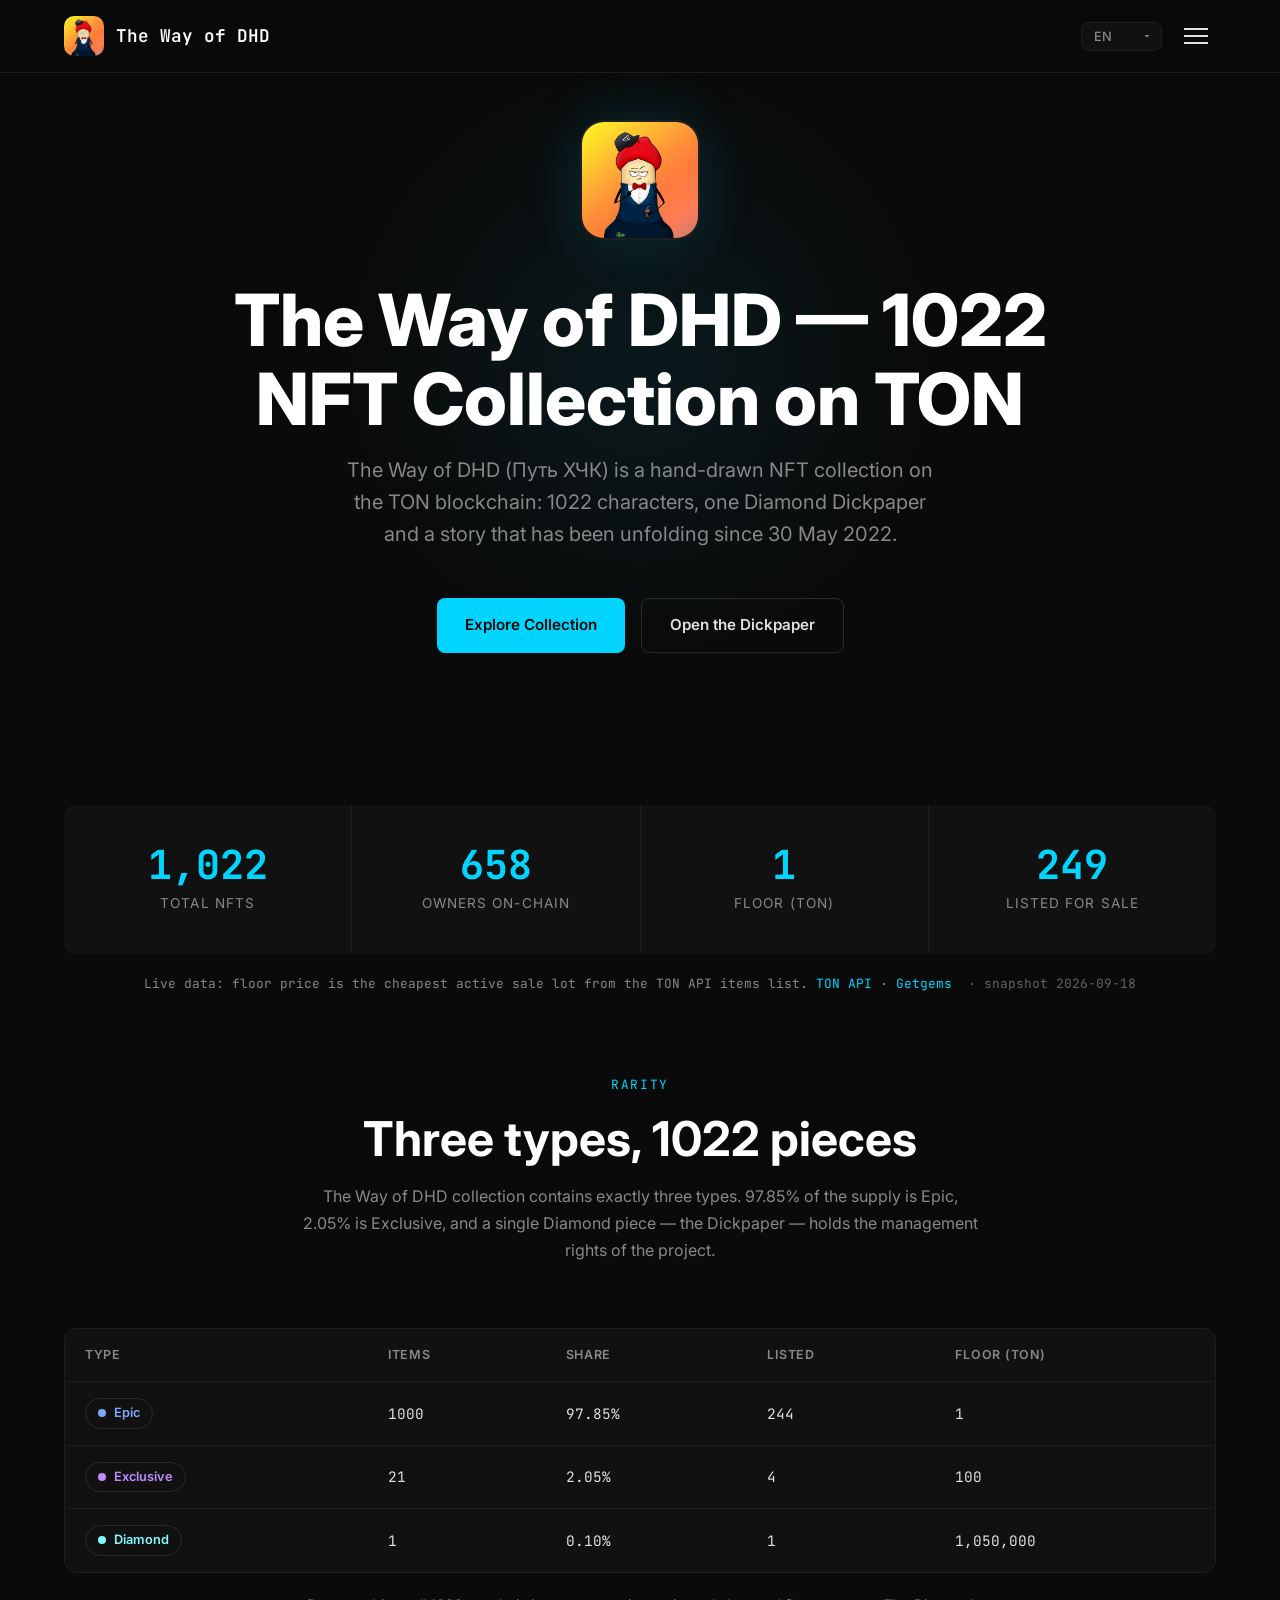
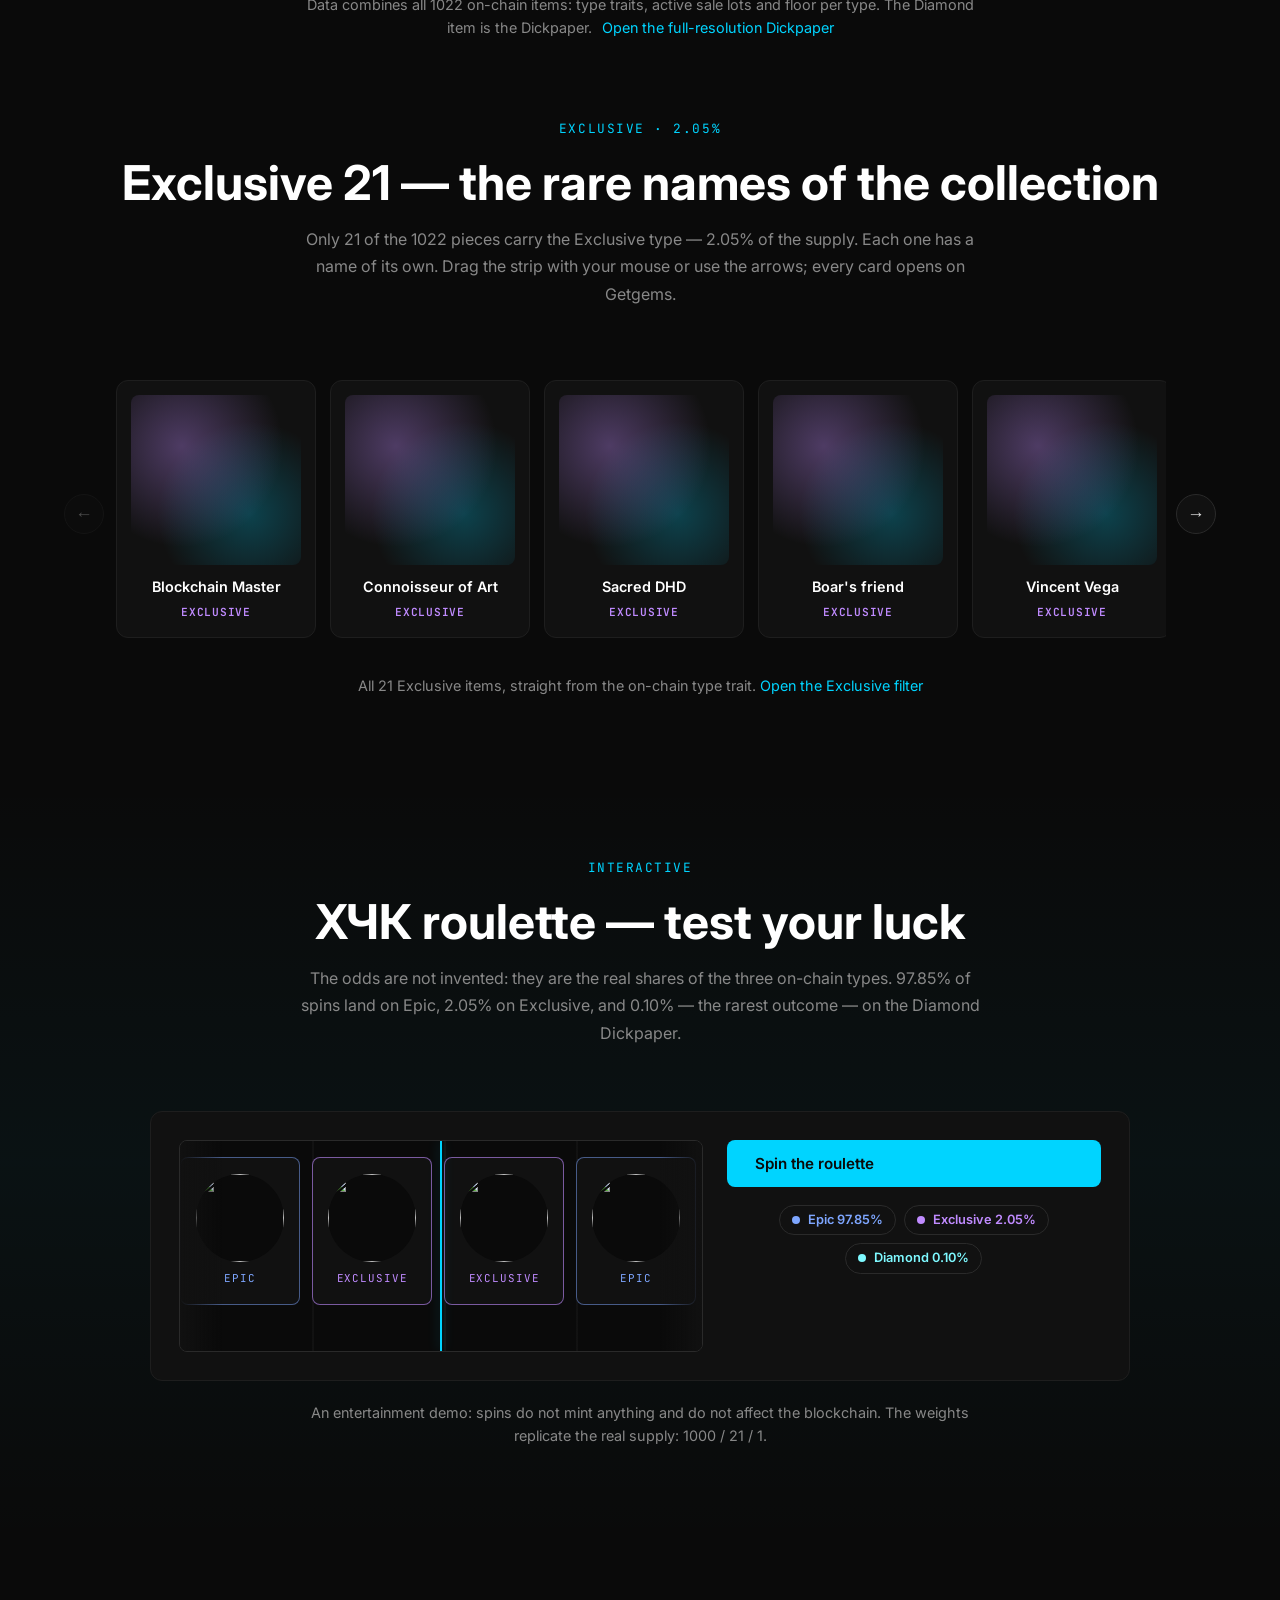
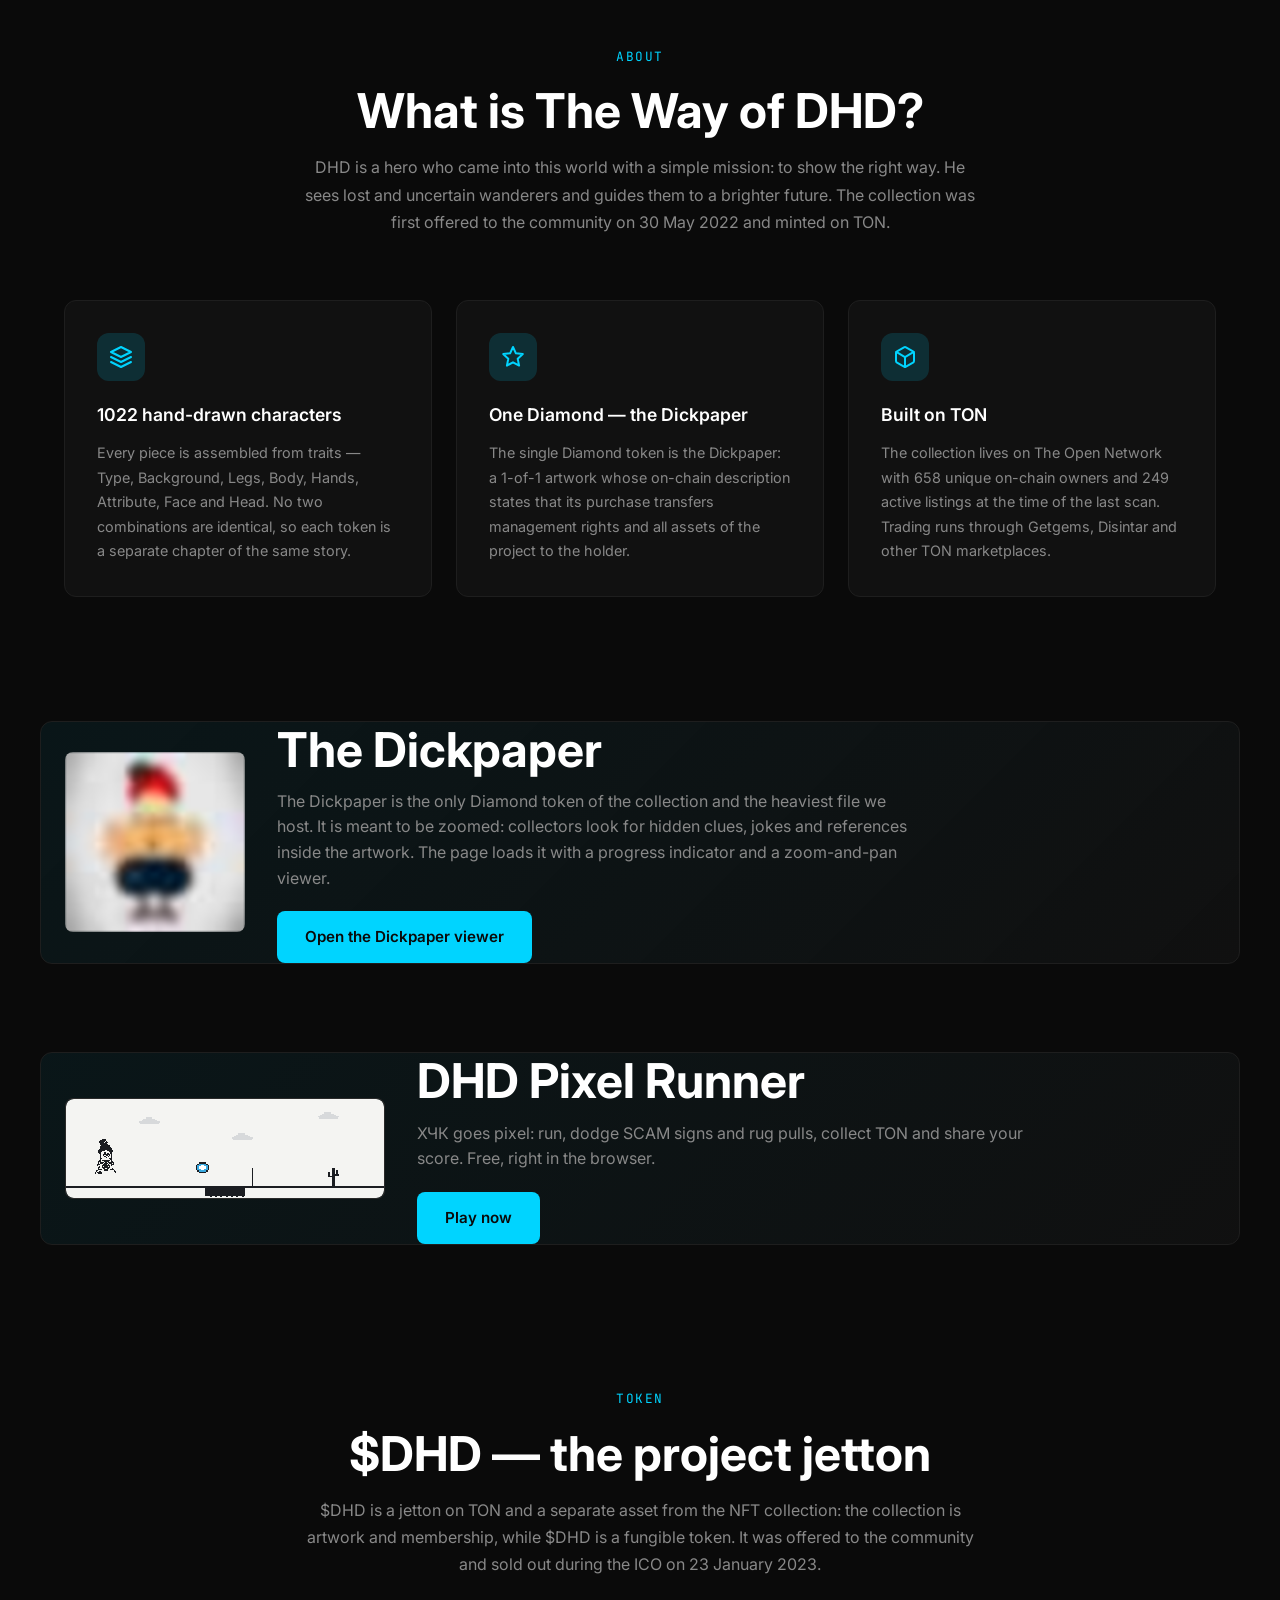
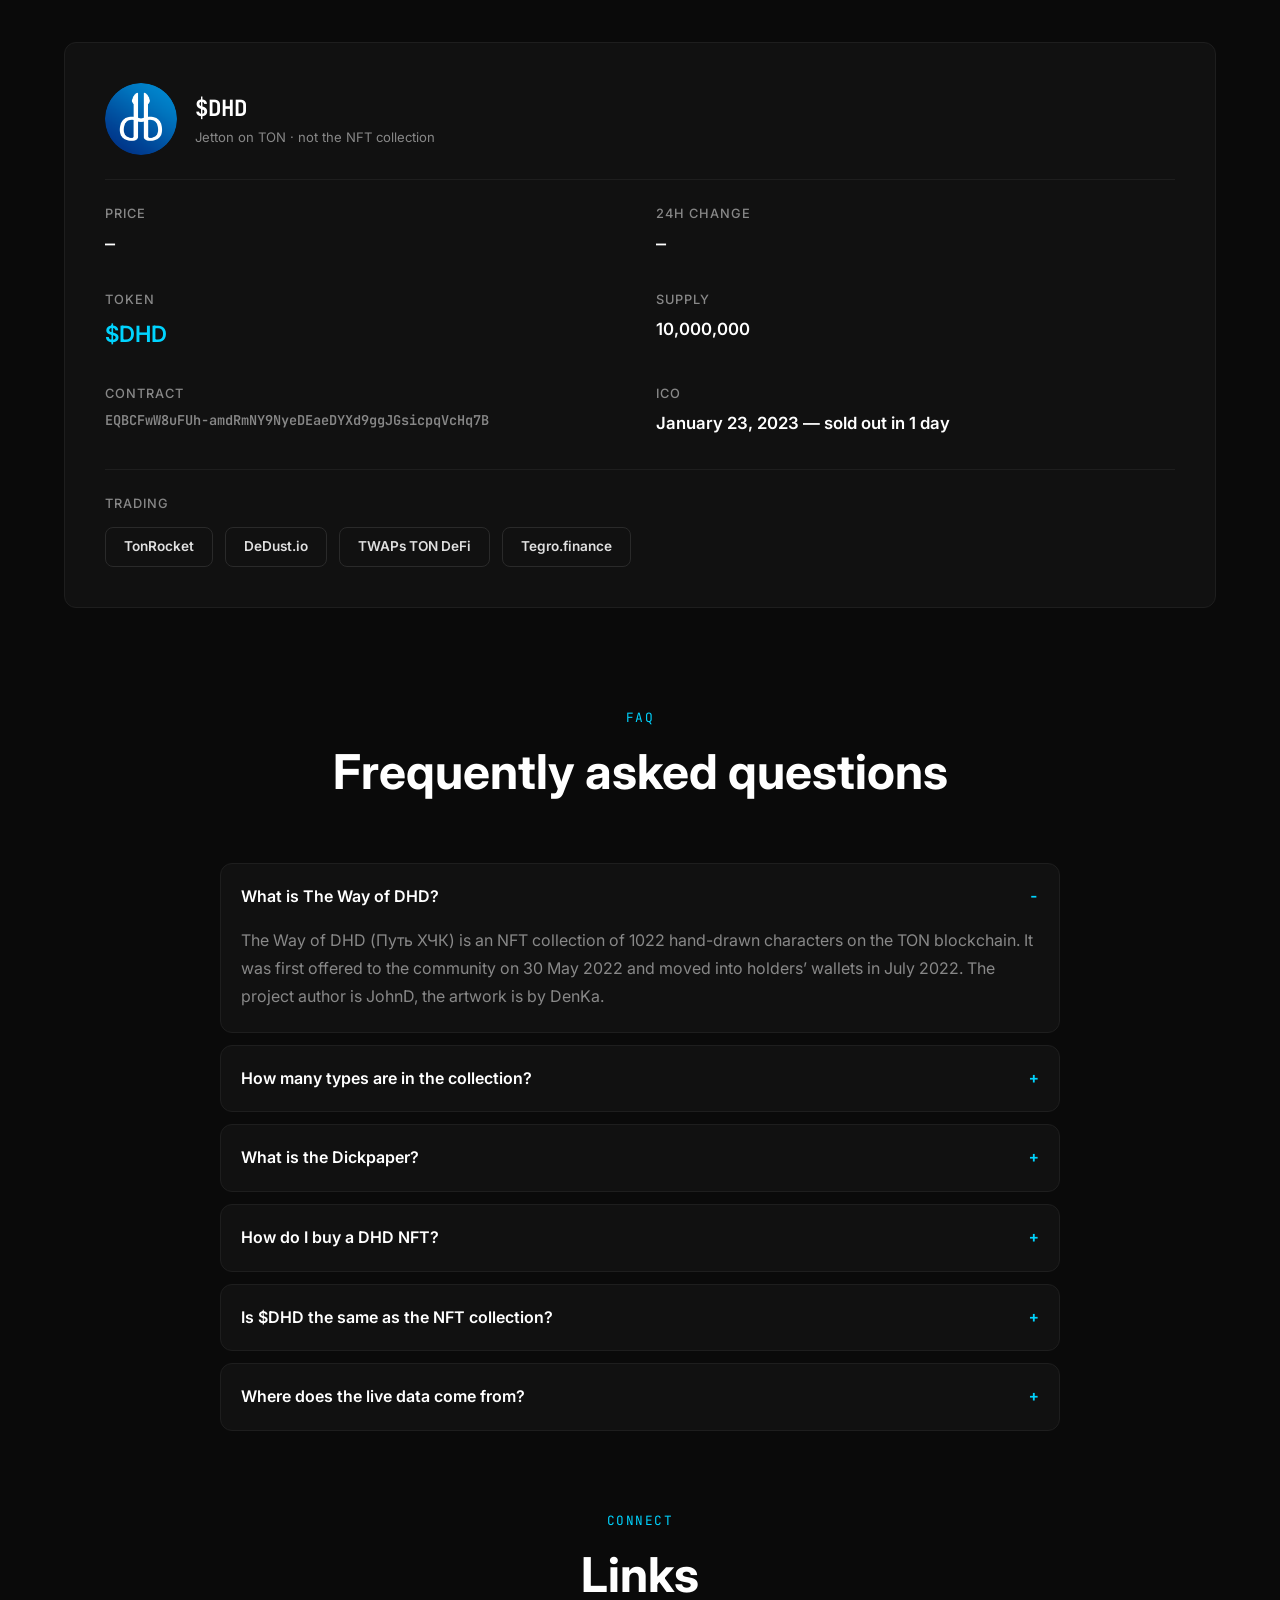
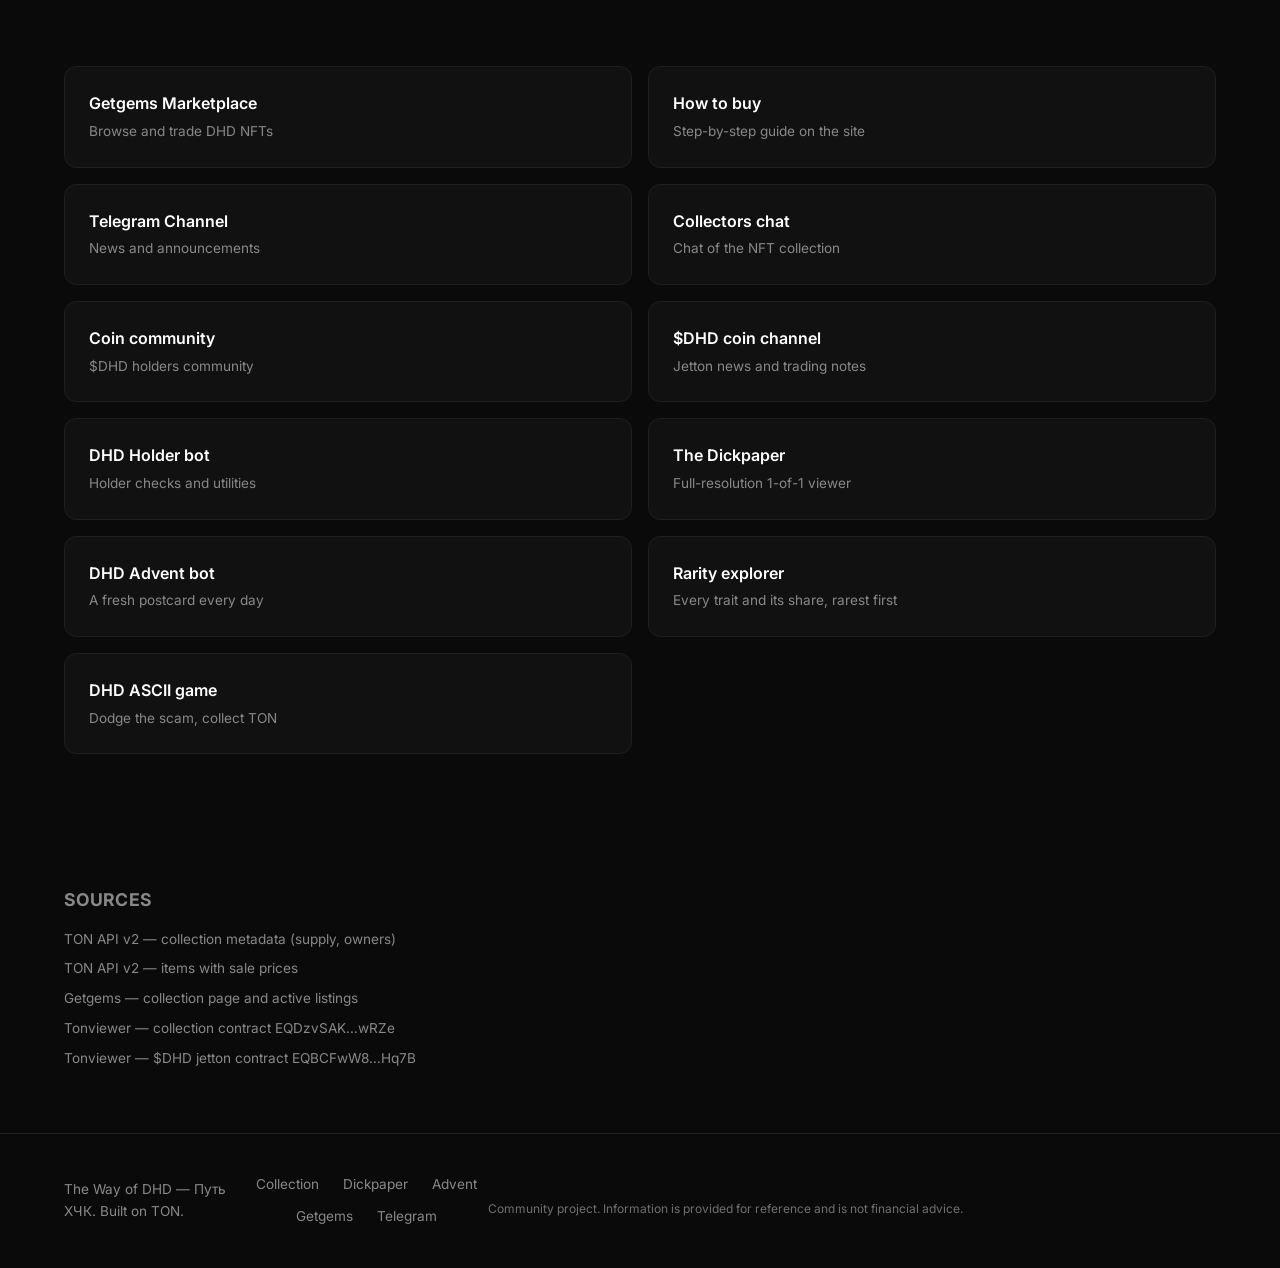
==== commit 2fa2058b: "fix(site): Remove runner legs and prevent header overlap" ====
--- a/index.html
+++ b/index.html
@@ -44,7 +44,7 @@
   <link rel="preconnect" href="https://fonts.googleapis.com">
   <link rel="preconnect" href="https://fonts.gstatic.com" crossorigin>
   <link href="https://fonts.googleapis.com/css2?family=Inter:wght@400;500;600;700;800&family=JetBrains+Mono:wght@400;500;600;700&display=swap" rel="stylesheet">
-  <link rel="stylesheet" href="css/style.css">
+  <link rel="stylesheet" href="css/style.css?v=20260919-2">
 
   <script type="application/ld+json">
   {
@@ -585,11 +585,10 @@
   </script>
 
   <script src="js/i18n.js"></script>
-  <script src="js/sprites.js"></script>
+  <script src="js/sprites.js?v=20260919-2"></script>
   <script src="js/game-preview.js"></script>
   <script src="js/carousel.js"></script>
   <script src="js/roulette.js"></script>
   <script src="js/main.js"></script>
 </body>
 </html>
-
--- a/css/style.css
+++ b/css/style.css
@@ -58,7 +58,7 @@
 
 .section-note a {
   margin-left: 6px;
-  white-space: nowrap;
+  overflow-wrap: anywhere;
 }
 
 /* --- Live stats source line --- */
@@ -718,12 +718,14 @@
   align-items: center;
   justify-content: space-between;
   height: 72px;
+  gap: 14px;
 }
 
 .nav-brand {
   display: flex;
   align-items: center;
   gap: 12px;
+  min-width: 0;
 }
 
 .nav-logo {
@@ -738,17 +740,19 @@
   font-size: 1.1rem;
   font-weight: 600;
   color: var(--white);
-  letter-spacing: -0.02em;
+  letter-spacing: 0;
+  white-space: nowrap;
 }
 
 .nav-links {
   display: flex;
   align-items: center;
-  gap: 18px;
+  gap: clamp(10px, 1.1vw, 18px);
   list-style: none;
-}
-
-@media (max-width: 1360px) {
+  min-width: 0;
+}
+
+@media (max-width: 1480px) {
   .nav-links {
     gap: 14px;
   }
@@ -763,6 +767,7 @@
   color: var(--text-dim);
   transition: color var(--transition);
   font-weight: 500;
+  white-space: nowrap;
 }
 
 .nav-links a:hover,
@@ -793,6 +798,7 @@
 /* Language Selector */
 .lang-selector {
   margin-left: 12px;
+  flex: 0 0 auto;
 }
 
 .lang-selector select {
@@ -836,6 +842,7 @@
   border: none;
   cursor: pointer;
   padding: 8px;
+  flex: 0 0 auto;
 }
 
 .nav-toggle span {
@@ -859,12 +866,12 @@
 
 /* --- Hero --- */
 .hero {
-  min-height: 100vh;
+  min-height: clamp(620px, 78vh, 820px);
   display: flex;
   align-items: center;
   justify-content: center;
   text-align: center;
-  padding: 120px 24px 80px;
+  padding: 120px 24px 72px;
   position: relative;
   overflow: hidden;
 }
@@ -897,11 +904,13 @@
   font-size: clamp(2.5rem, 6vw, 4.5rem);
   font-weight: 800;
   color: var(--white);
-  letter-spacing: -0.03em;
+  letter-spacing: 0;
   line-height: 1.1;
   margin-bottom: 16px;
   position: relative;
   z-index: 1;
+  margin-left: auto;
+  margin-right: auto;
 }
 
 .hero-title span {
@@ -1033,7 +1042,8 @@
   font-size: clamp(2rem, 4vw, 3rem);
   font-weight: 700;
   color: var(--white);
-  letter-spacing: -0.02em;
+  letter-spacing: 0;
+  line-height: 1.15;
 }
 
 .about-grid {
@@ -1244,6 +1254,9 @@
 .footer-links {
   display: flex;
   gap: 24px;
+  flex-wrap: wrap;
+  justify-content: center;
+  row-gap: 10px;
 }
 
 .footer-links a {
@@ -1257,14 +1270,14 @@
 
 /* --- Animations --- */
 .fade-in {
-  opacity: 0;
-  transform: translateY(30px);
+  opacity: 1;
+  transform: none;
   transition: opacity 0.6s ease, transform 0.6s ease;
 }
 
 .fade-in.visible {
   opacity: 1;
-  transform: translateY(0);
+  transform: none;
 }
 
 .fade-in-delay-1 { transition-delay: 0.1s; }
@@ -1282,6 +1295,7 @@
   font-weight: 800;
   color: var(--white);
   margin-bottom: 12px;
+  line-height: 1.15;
 }
 
 .page-hero p {
@@ -2118,6 +2132,56 @@
   }
 }
 
+@media (max-width: 1480px) {
+  .nav-links {
+    display: none;
+    position: absolute;
+    top: 72px;
+    left: 0;
+    right: 0;
+    background: rgba(10, 10, 10, 0.98);
+    backdrop-filter: blur(20px);
+    padding: 18px 24px 22px;
+    gap: 10px;
+    border-bottom: 1px solid var(--border);
+    max-height: calc(100vh - 72px);
+    overflow-y: auto;
+  }
+
+  .nav-links.active {
+    display: grid;
+    grid-template-columns: repeat(2, minmax(0, 1fr));
+  }
+
+  .nav-links li {
+    min-width: 0;
+  }
+
+  .nav-links a {
+    display: flex;
+    align-items: center;
+    min-height: 40px;
+    padding: 8px 10px;
+    border: 1px solid transparent;
+    border-radius: var(--radius-sm);
+    white-space: normal;
+  }
+
+  .nav-links a:hover,
+  .nav-links a.active {
+    border-color: var(--border-accent);
+    background: var(--bg-card);
+  }
+
+  .nav-toggle {
+    display: block;
+  }
+
+  .lang-selector {
+    margin-left: auto;
+  }
+}
+
 @media (max-width: 768px) {
   .nav-links {
     display: none;
@@ -2127,23 +2191,69 @@
     right: 0;
     background: rgba(10, 10, 10, 0.98);
     backdrop-filter: blur(20px);
-    flex-direction: column;
-    padding: 24px;
-    gap: 20px;
+    padding: 18px;
+    gap: 10px;
     border-bottom: 1px solid var(--border);
   }
 
   .nav-links.active {
-    display: flex;
-  }
-
-  .nav-toggle {
-    display: block;
+    display: grid;
+    grid-template-columns: repeat(2, minmax(0, 1fr));
   }
 
   .lang-selector {
-    margin-left: 0;
-    margin-top: 8px;
+    margin-left: auto;
+  }
+
+  .container {
+    padding: 0 18px;
+  }
+
+  .hero {
+    min-height: auto;
+    padding: 112px 18px 64px;
+  }
+
+  .hero-title {
+    font-size: clamp(2.05rem, 12vw, 2.7rem);
+  }
+
+  .hero-subtitle {
+    margin-bottom: 34px;
+  }
+
+  .stats,
+  .about,
+  .token,
+  .links,
+  .exq-section,
+  .roulette {
+    padding-left: 18px;
+    padding-right: 18px;
+  }
+
+  .section-header {
+    margin-bottom: 42px;
+  }
+
+  .paper-teaser-inner,
+  .game-teaser-inner {
+    grid-template-columns: 1fr;
+    text-align: center;
+  }
+
+  .paper-teaser-copy p {
+    margin-left: auto;
+    margin-right: auto;
+  }
+
+  .paper-teaser-media {
+    max-width: 220px;
+    margin: 0 auto;
+  }
+
+  .game-teaser-inner .paper-teaser-media {
+    max-width: 100%;
   }
 
   .stats-grid {
@@ -2198,6 +2308,20 @@
 }
 
 @media (max-width: 480px) {
+  .nav-title {
+    max-width: 150px;
+    overflow: hidden;
+    text-overflow: ellipsis;
+  }
+
+  .nav-links.active {
+    grid-template-columns: 1fr;
+  }
+
+  .lang-selector select {
+    max-width: 78px;
+  }
+
   .stats-grid {
     grid-template-columns: 1fr;
   }
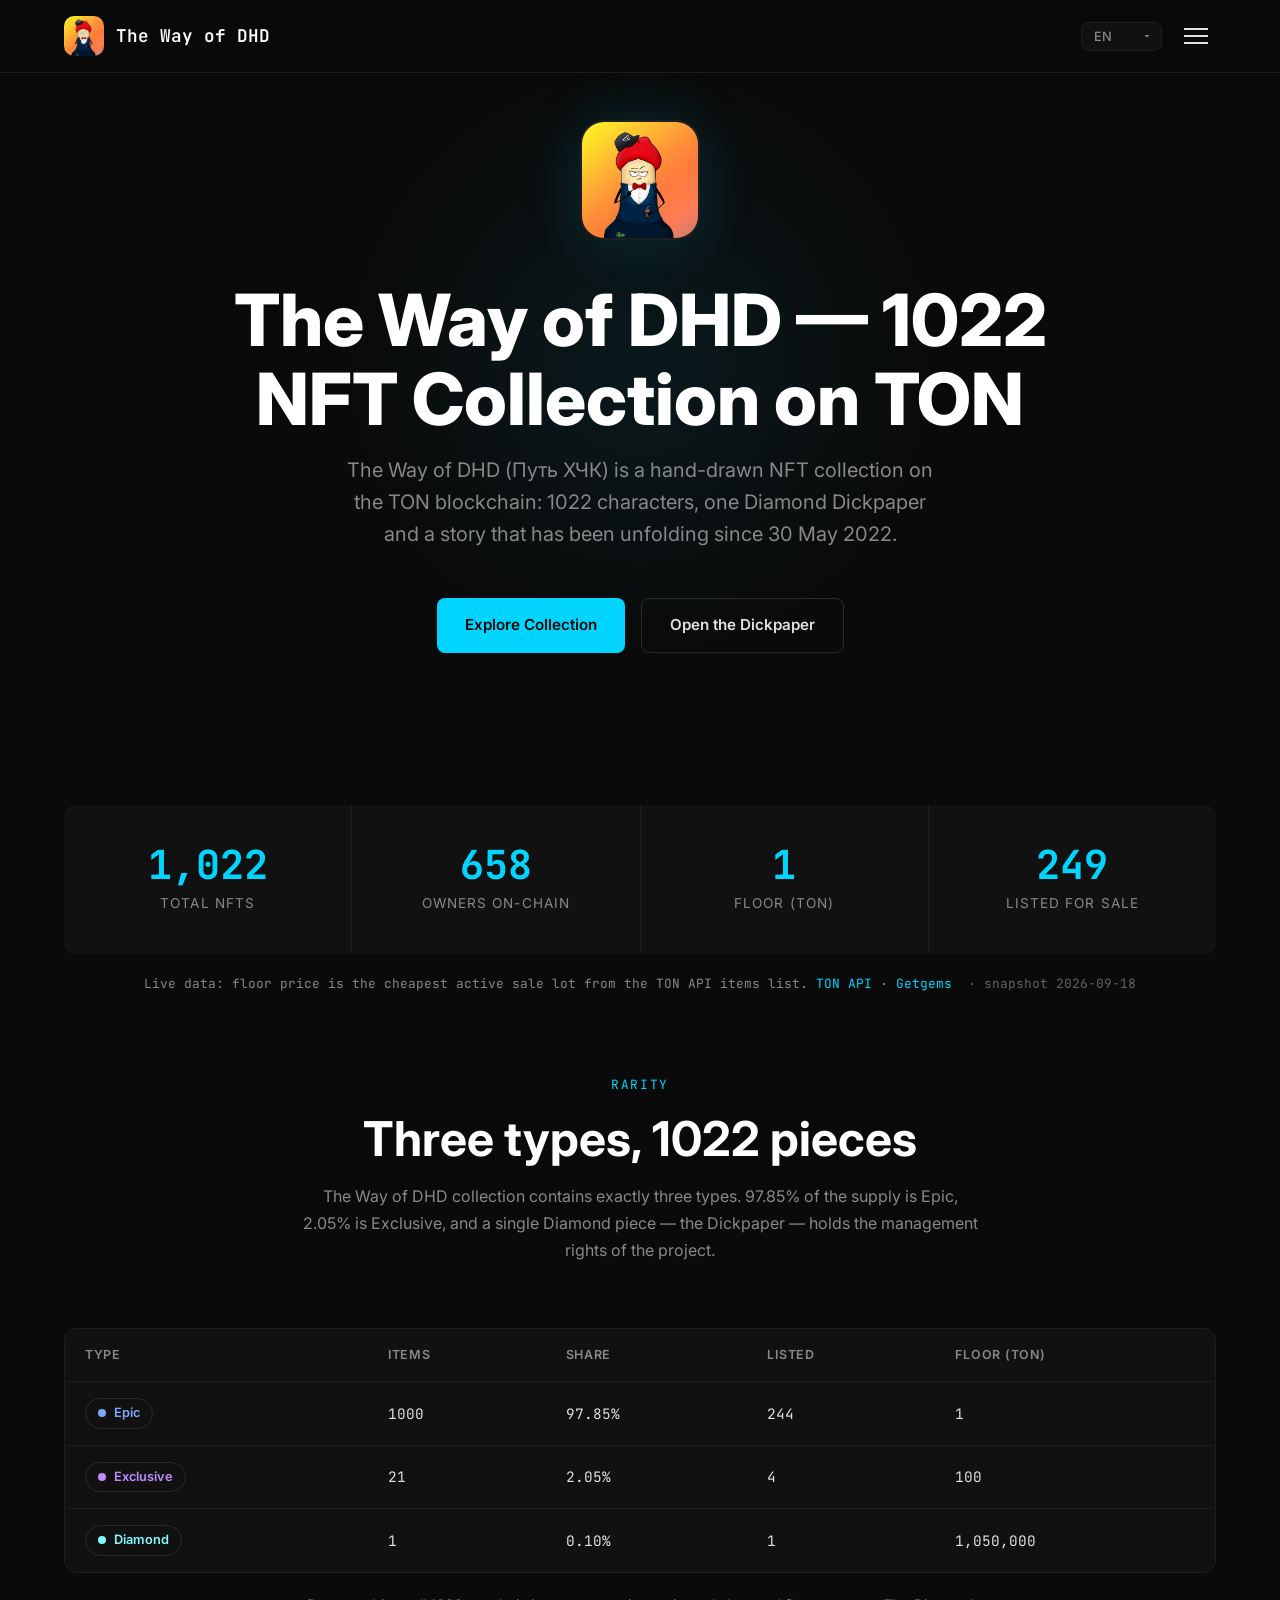
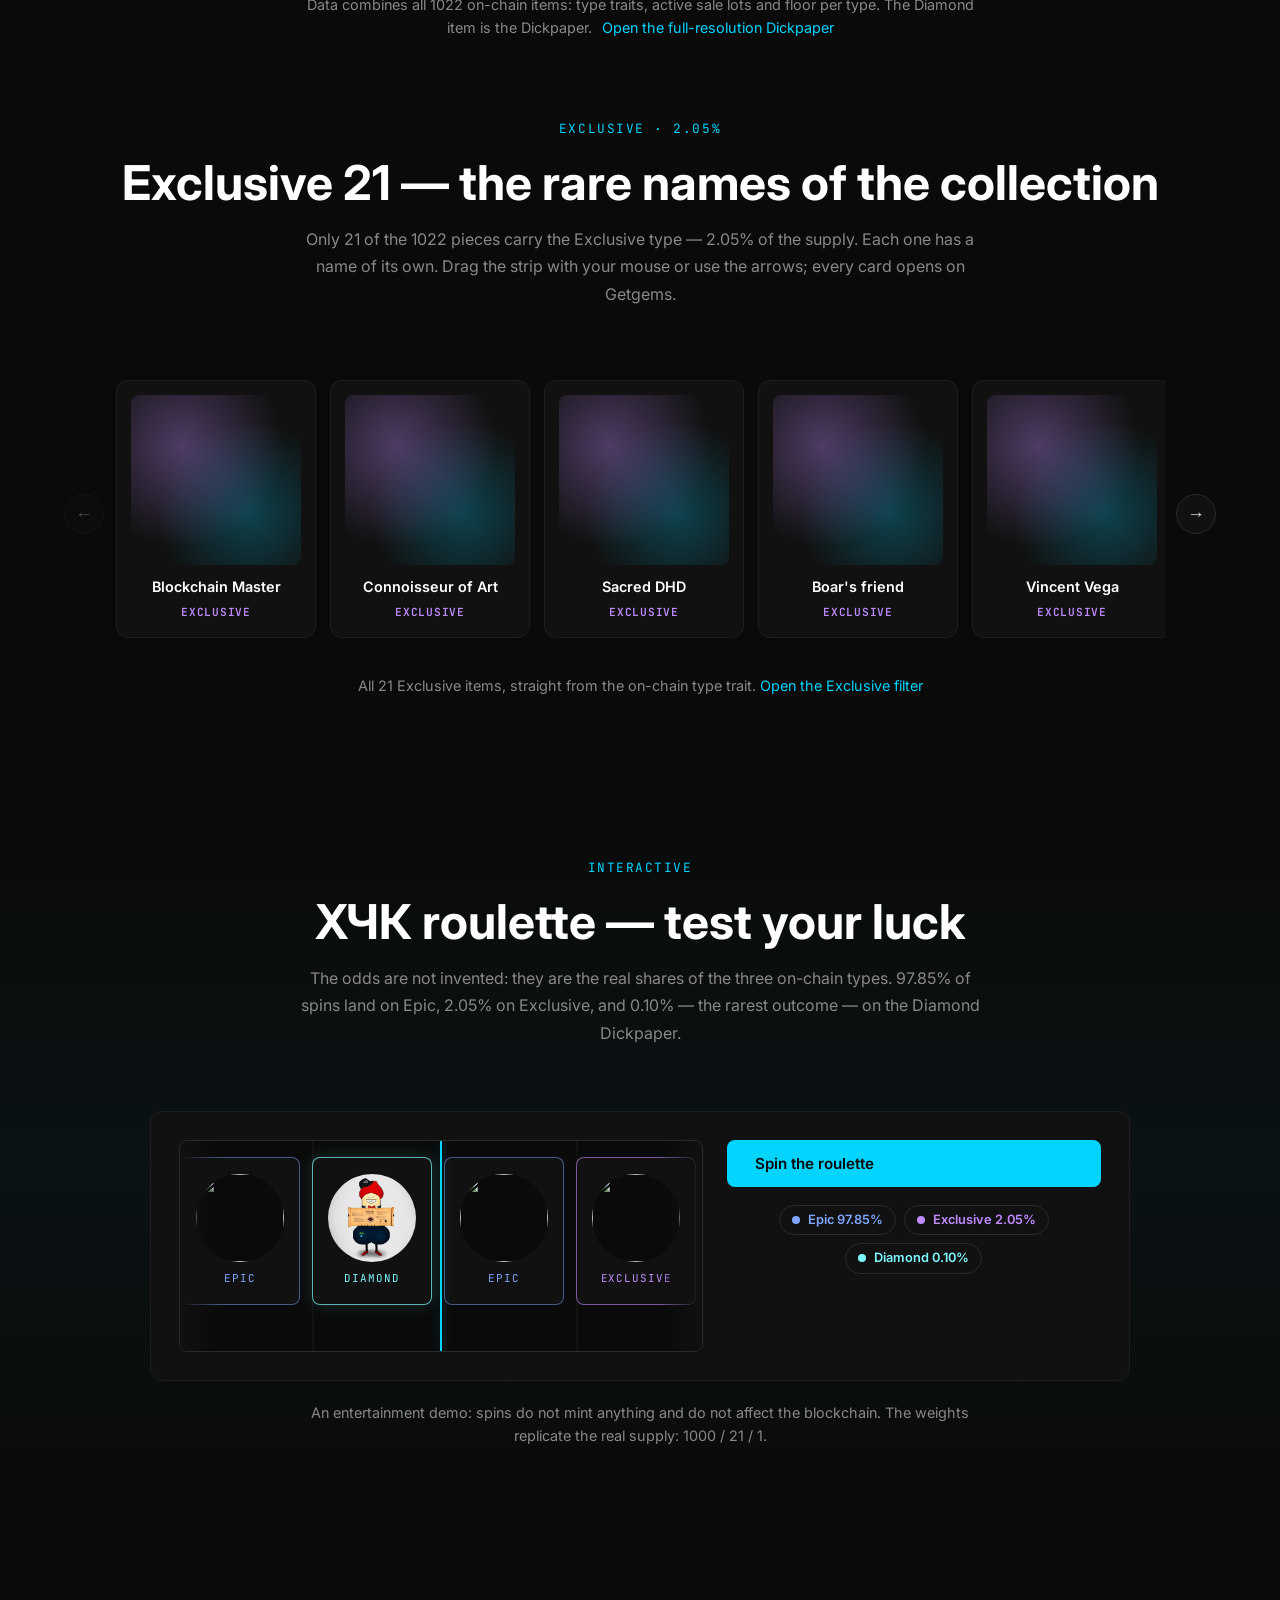
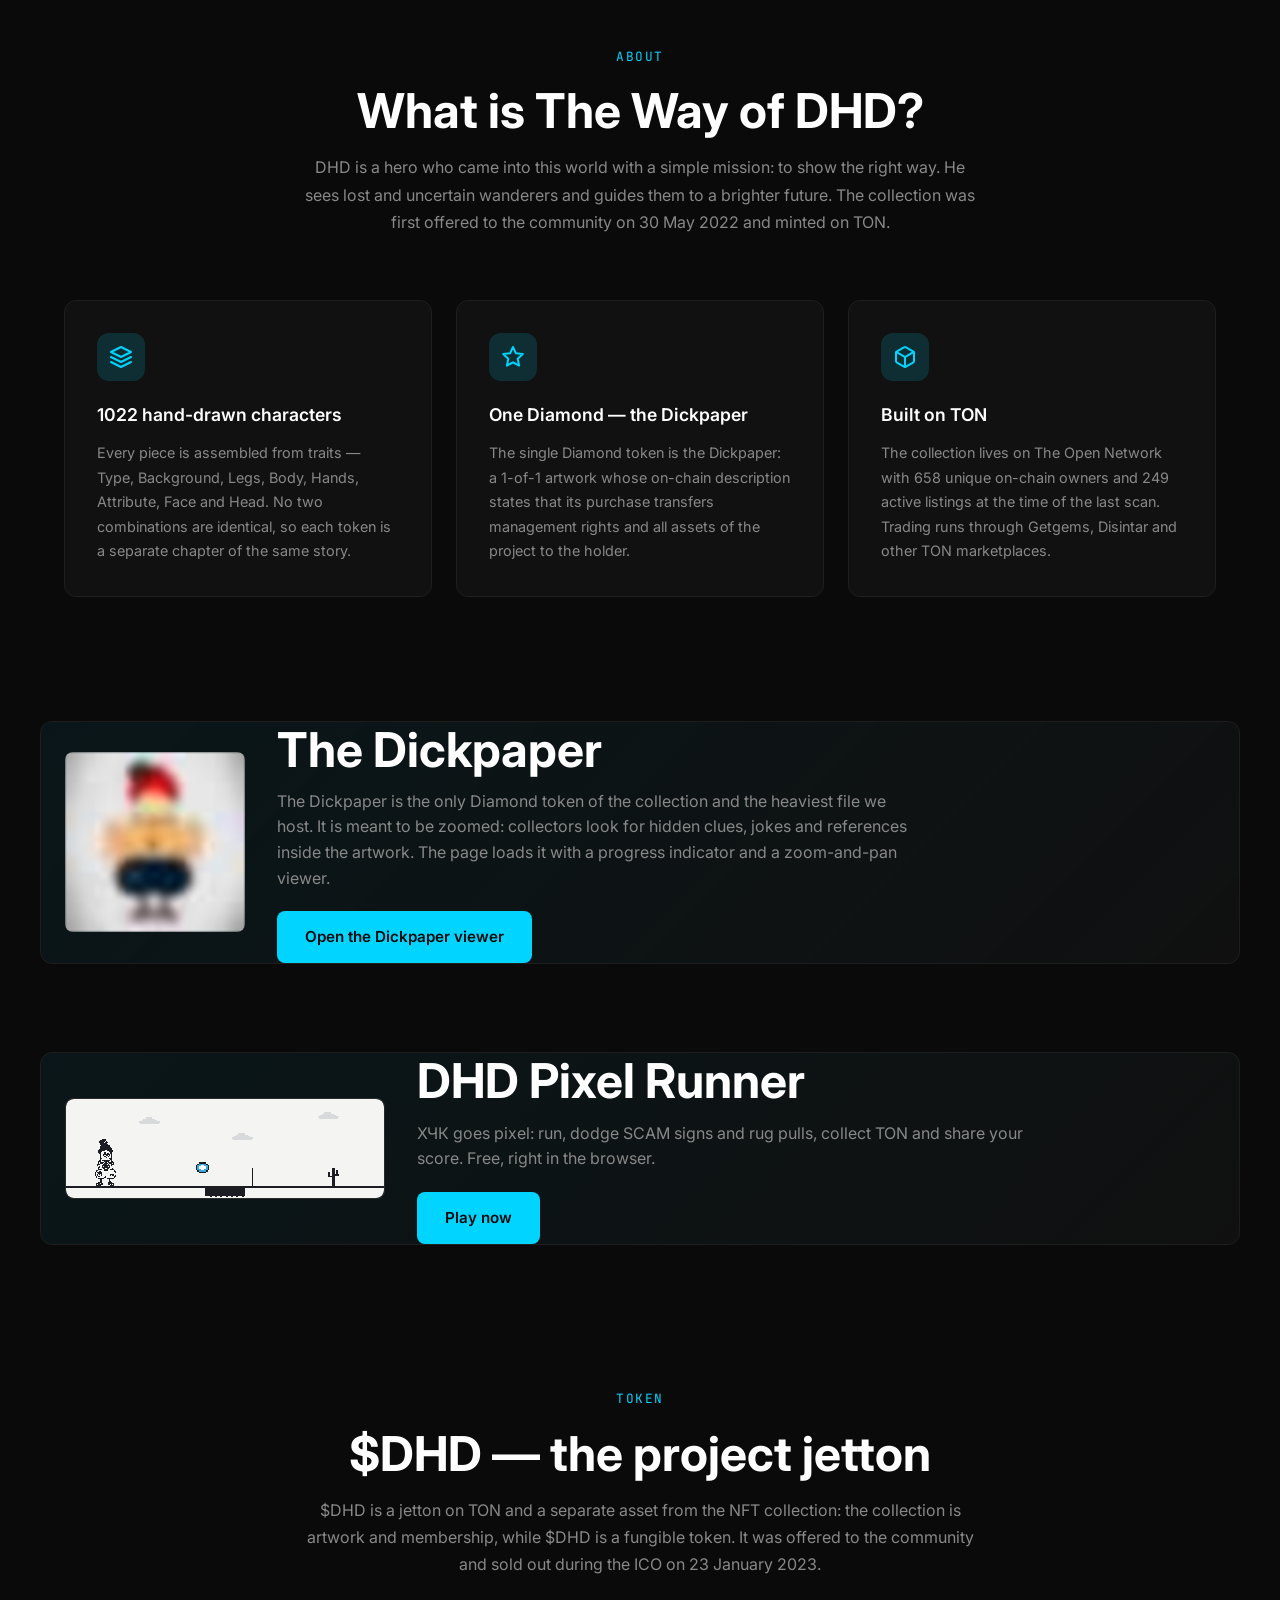
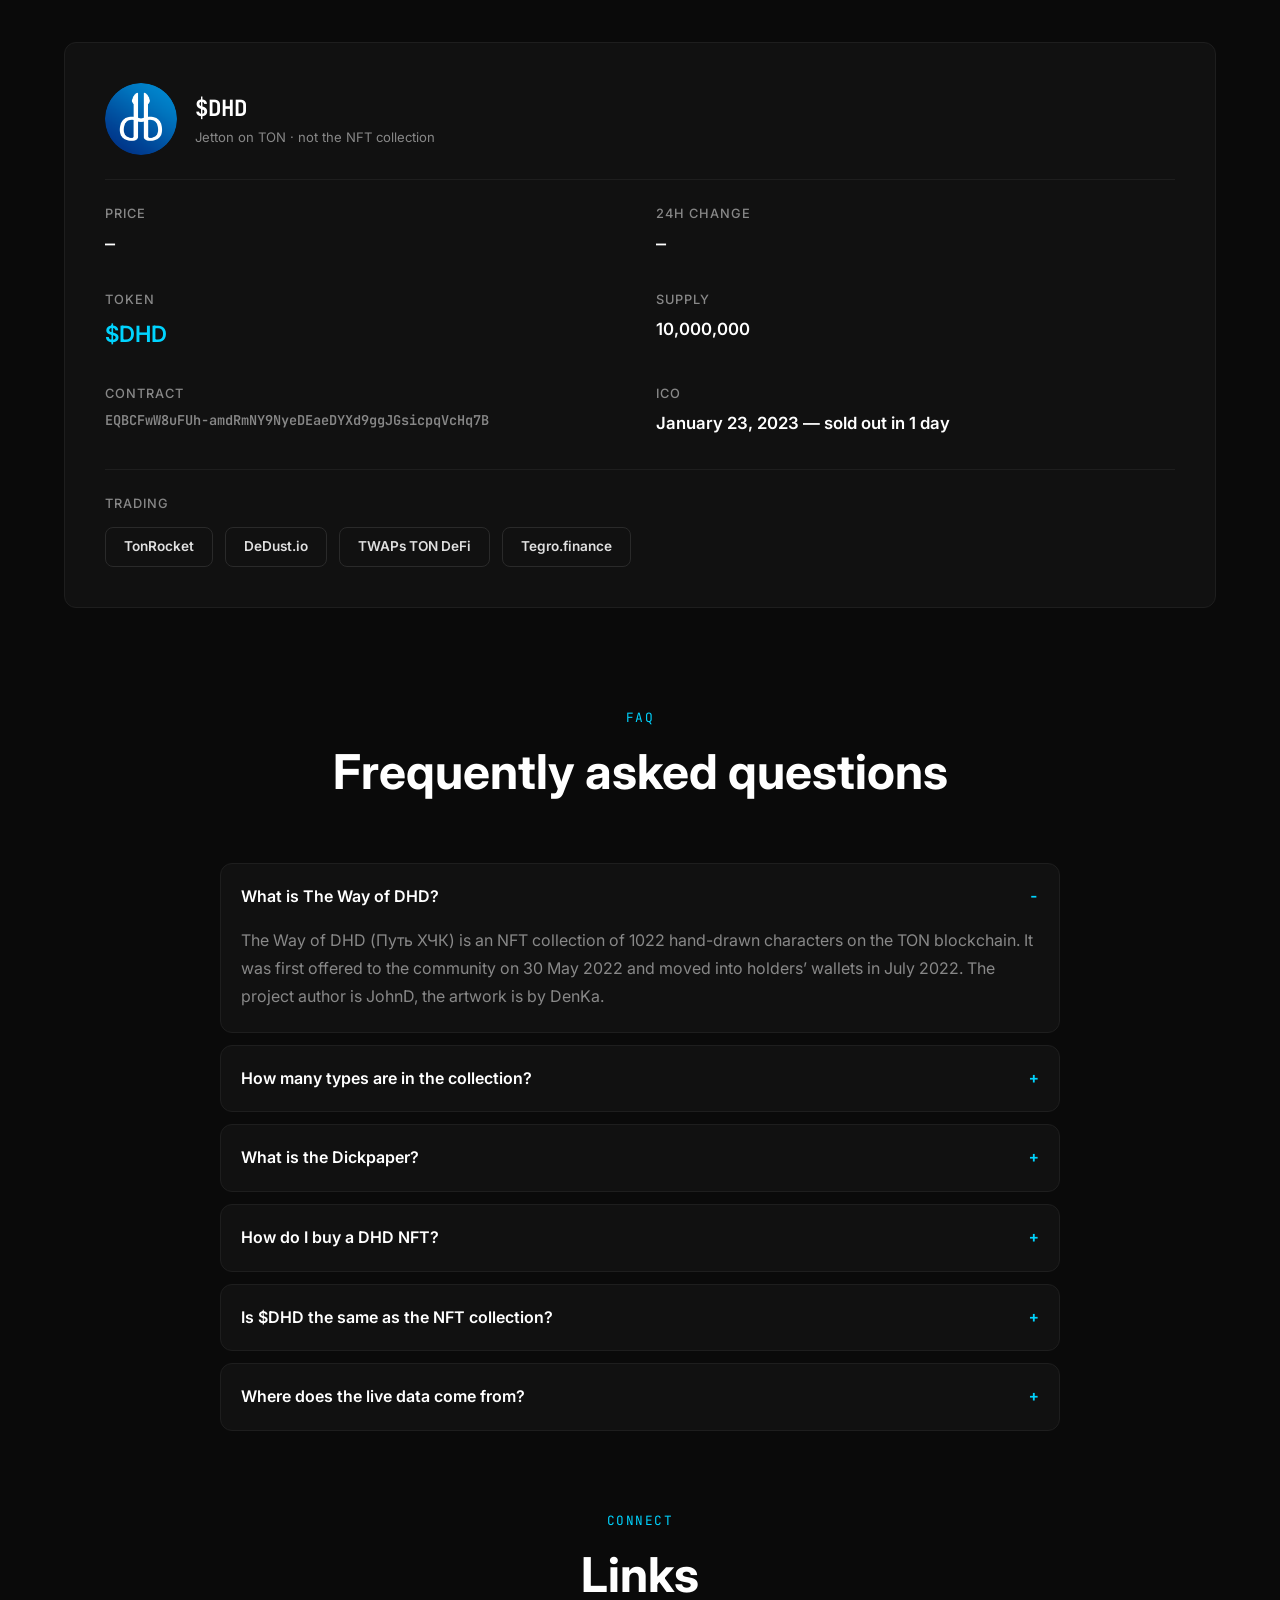
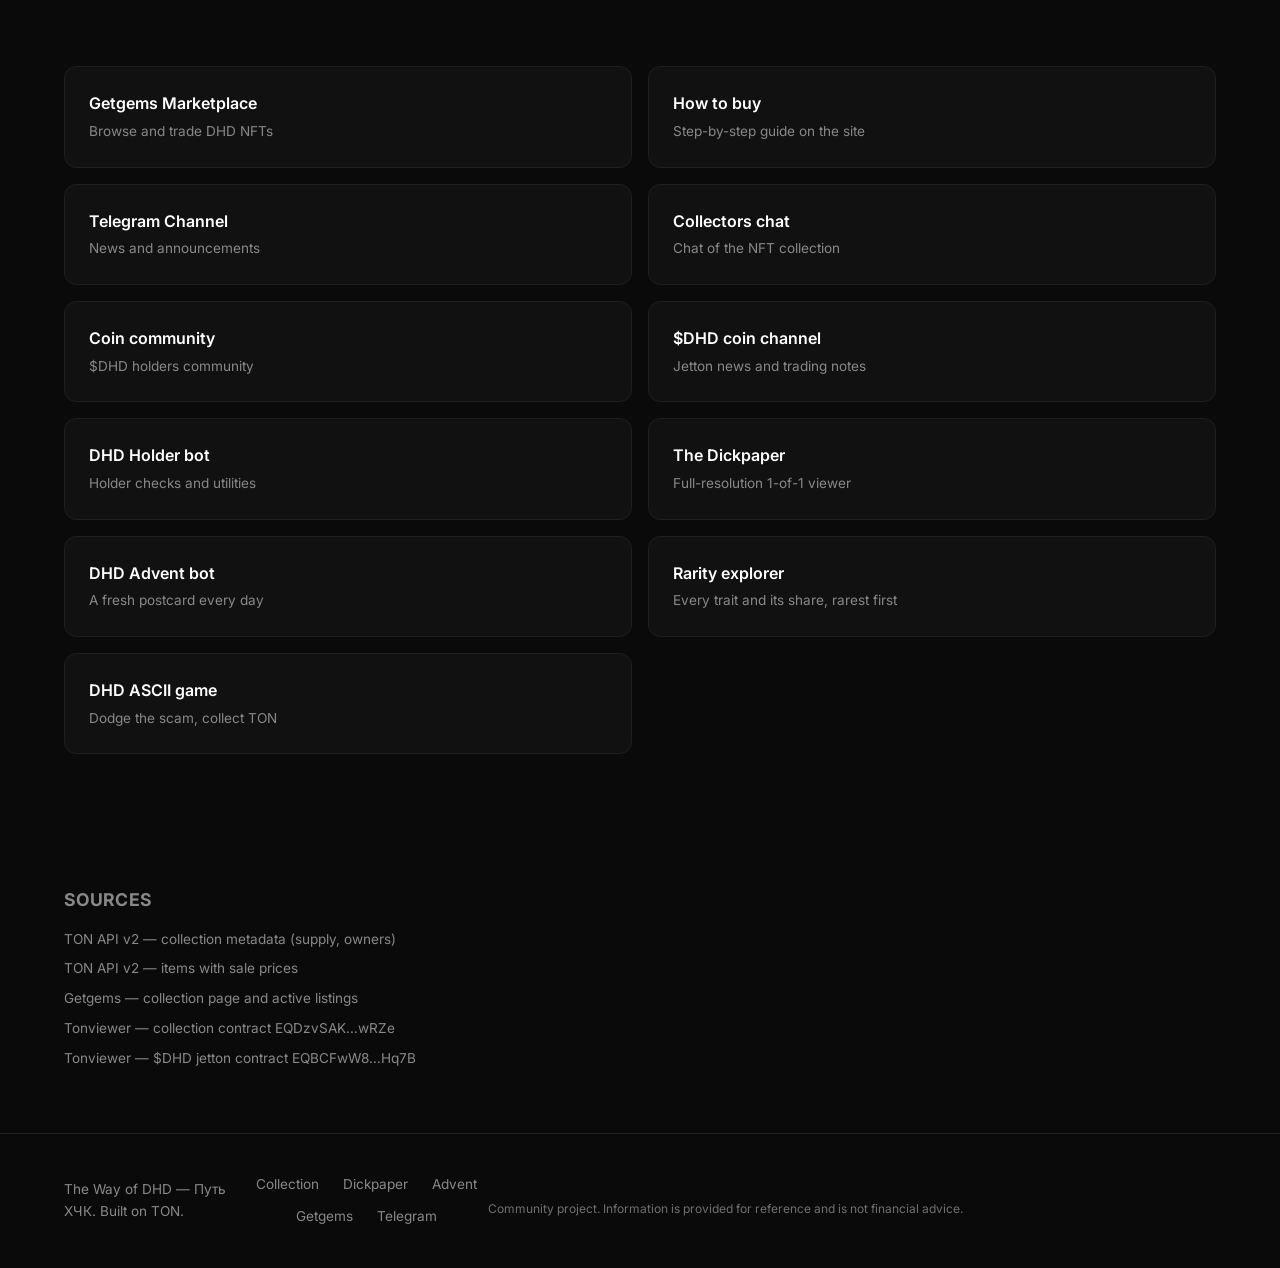
==== commit e492b09e: "fix(site): Restore runner sprite and header breakpoint" ====
--- a/index.html
+++ b/index.html
@@ -44,7 +44,7 @@
   <link rel="preconnect" href="https://fonts.googleapis.com">
   <link rel="preconnect" href="https://fonts.gstatic.com" crossorigin>
   <link href="https://fonts.googleapis.com/css2?family=Inter:wght@400;500;600;700;800&family=JetBrains+Mono:wght@400;500;600;700&display=swap" rel="stylesheet">
-  <link rel="stylesheet" href="css/style.css?v=20260919-2">
+  <link rel="stylesheet" href="css/style.css?v=20260919-3">
 
   <script type="application/ld+json">
   {
@@ -585,7 +585,7 @@
   </script>
 
   <script src="js/i18n.js"></script>
-  <script src="js/sprites.js?v=20260919-2"></script>
+  <script src="js/sprites.js?v=20260919-3"></script>
   <script src="js/game-preview.js"></script>
   <script src="js/carousel.js"></script>
   <script src="js/roulette.js"></script>
--- a/css/style.css
+++ b/css/style.css
@@ -752,7 +752,7 @@
   min-width: 0;
 }
 
-@media (max-width: 1480px) {
+@media (max-width: 1600px) {
   .nav-links {
     gap: 14px;
   }
@@ -2132,7 +2132,7 @@
   }
 }
 
-@media (max-width: 1480px) {
+@media (max-width: 1600px) {
   .nav-links {
     display: none;
     position: absolute;
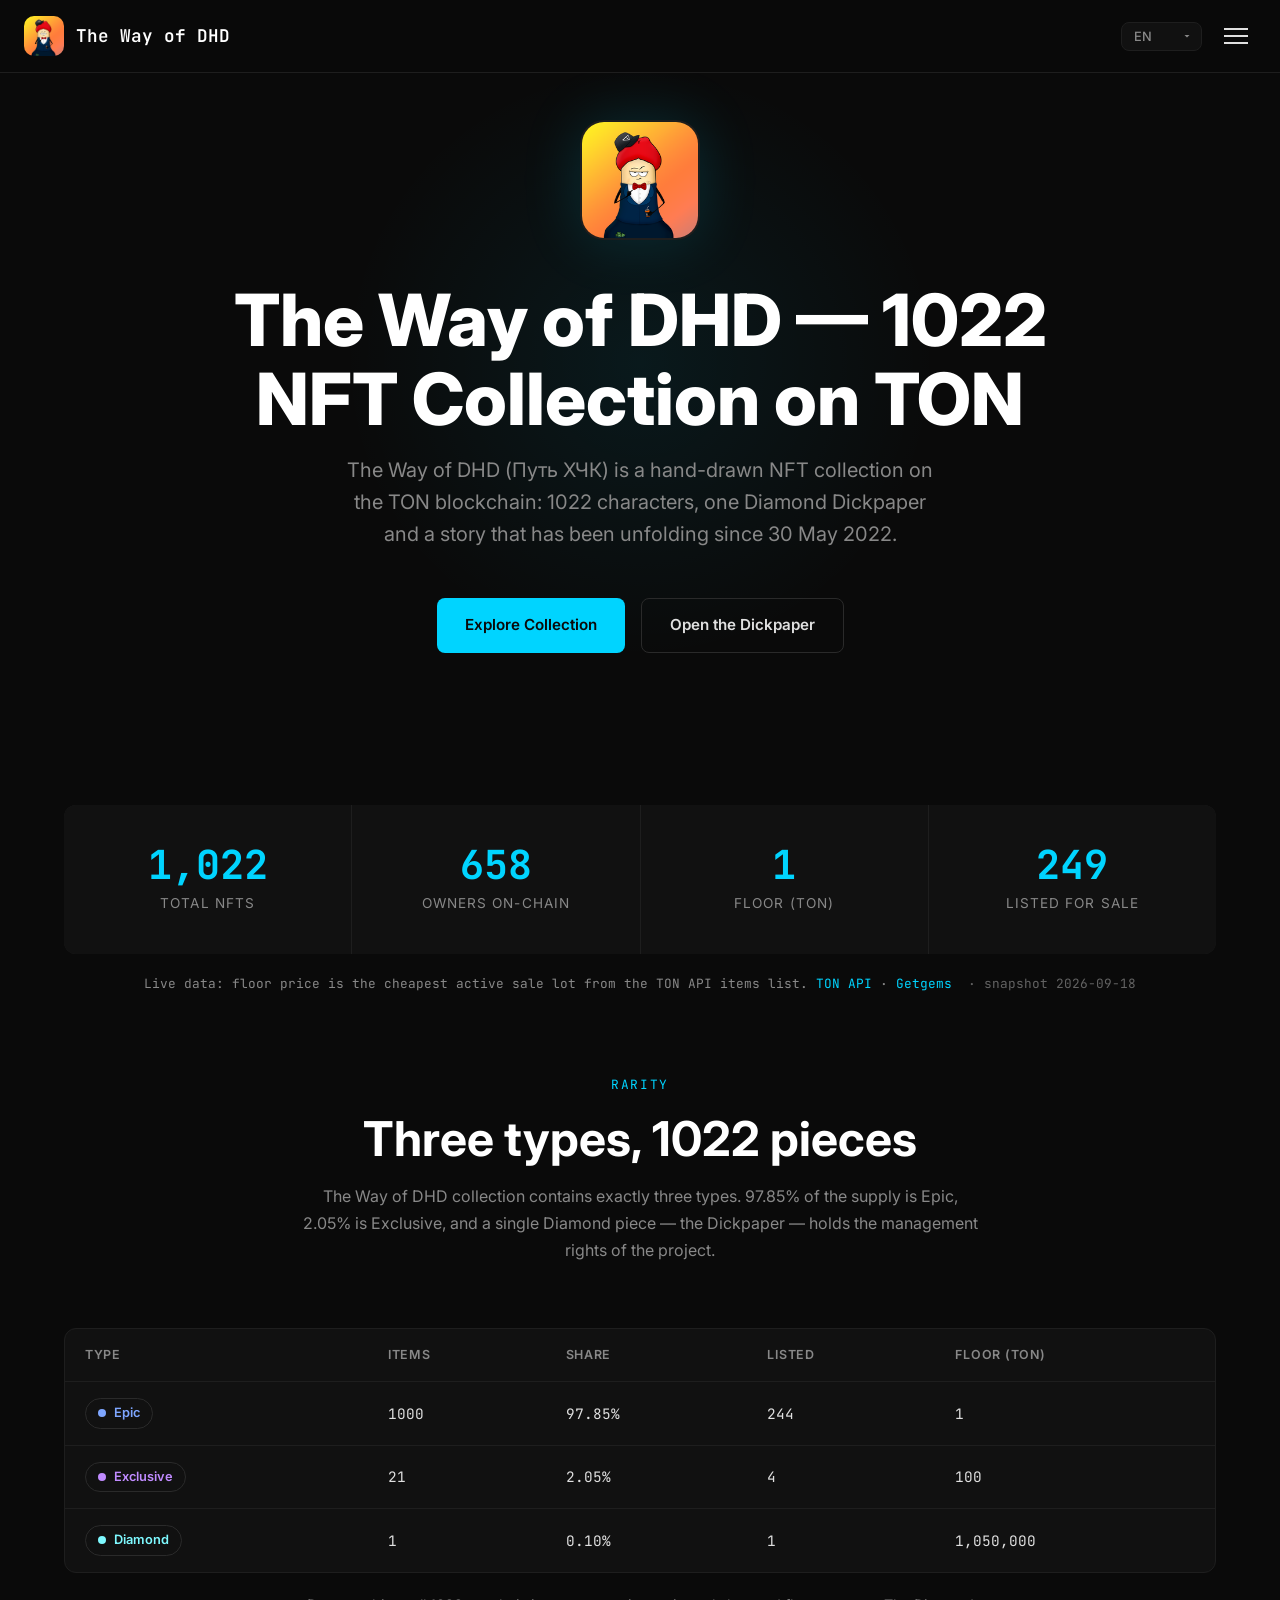
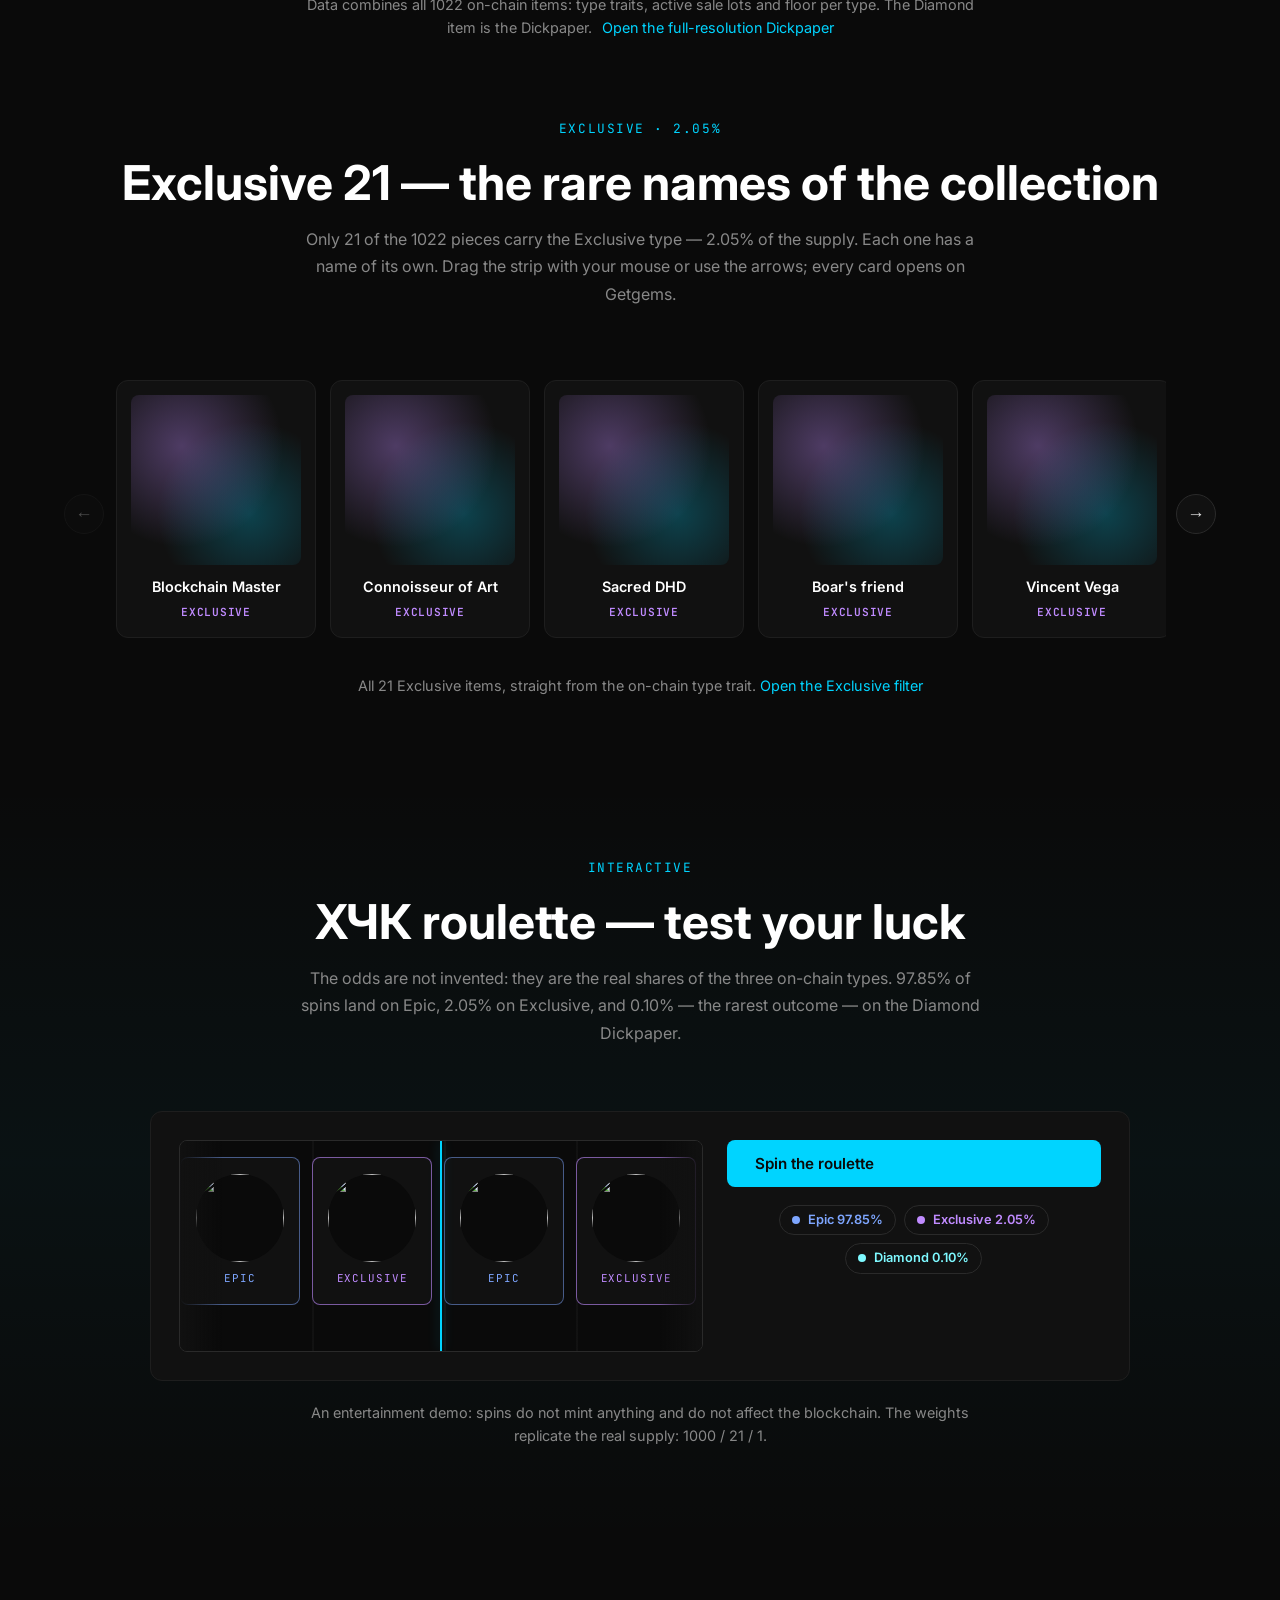
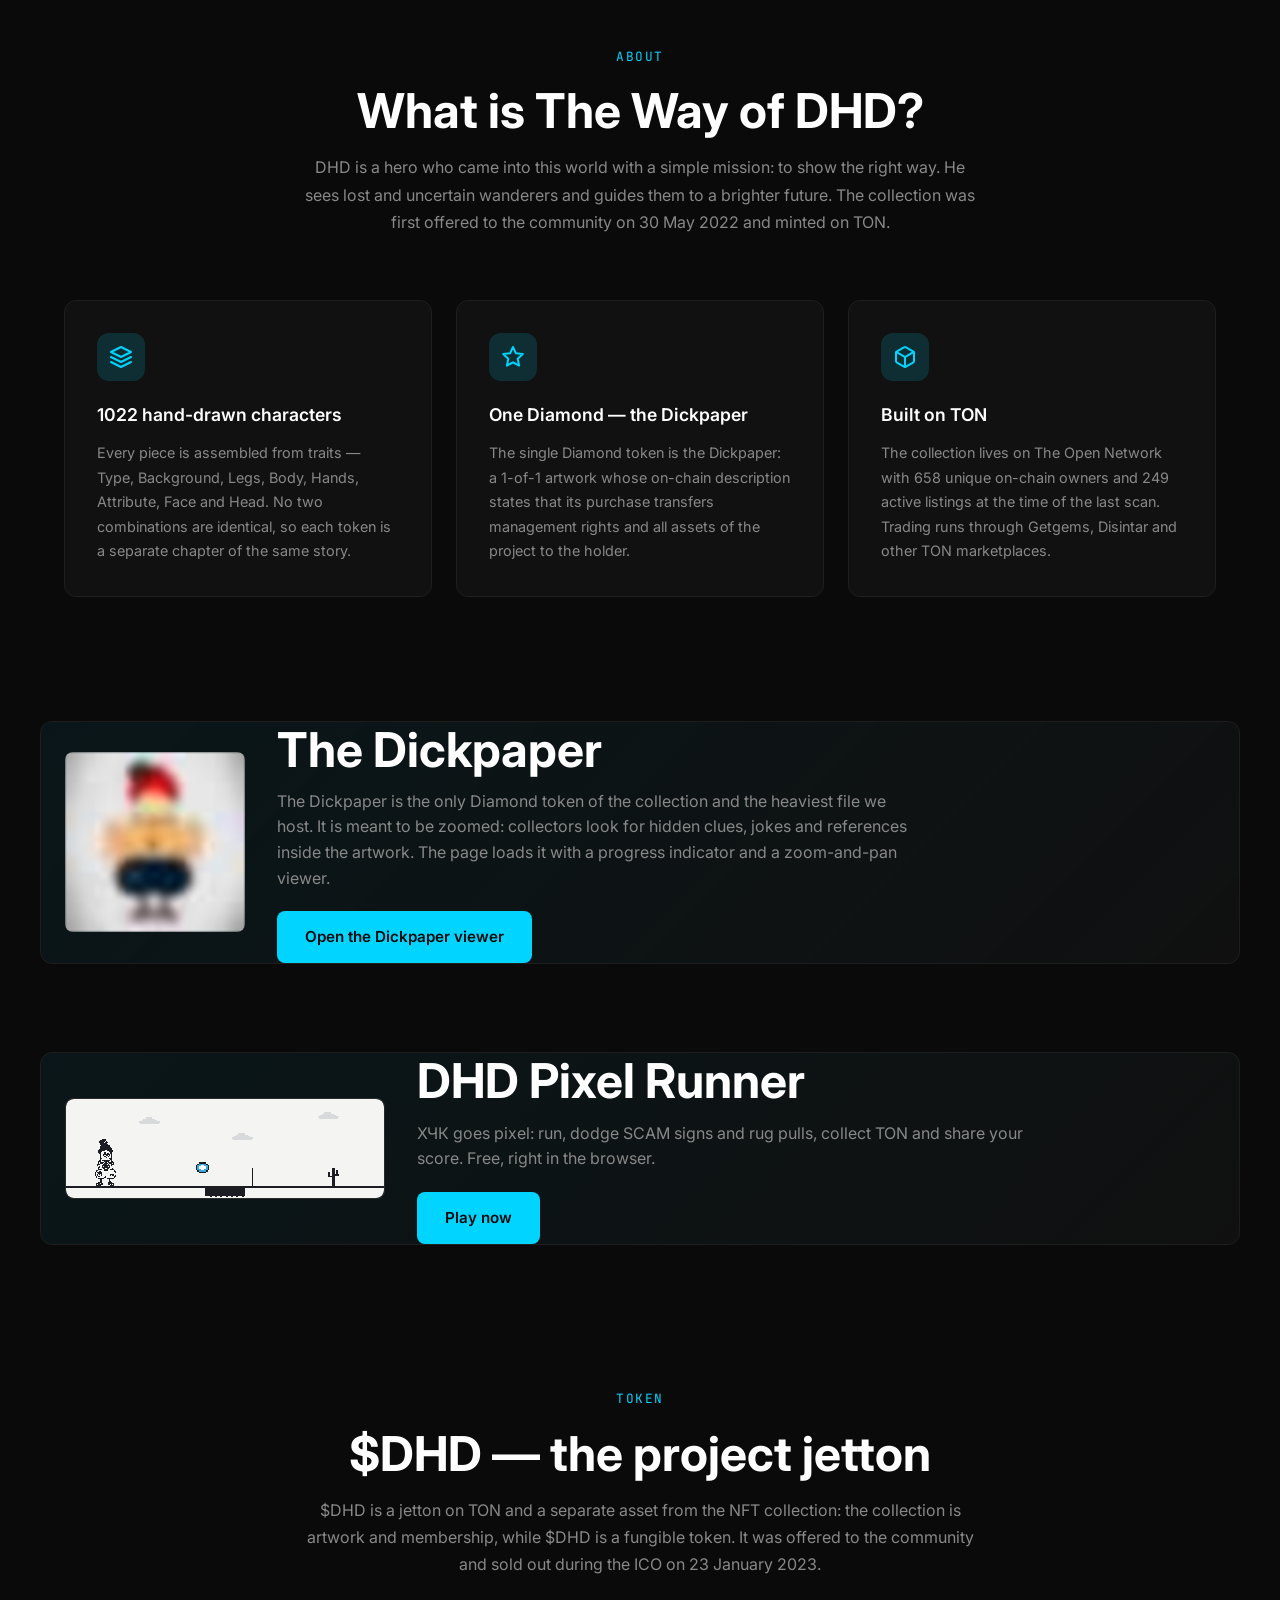
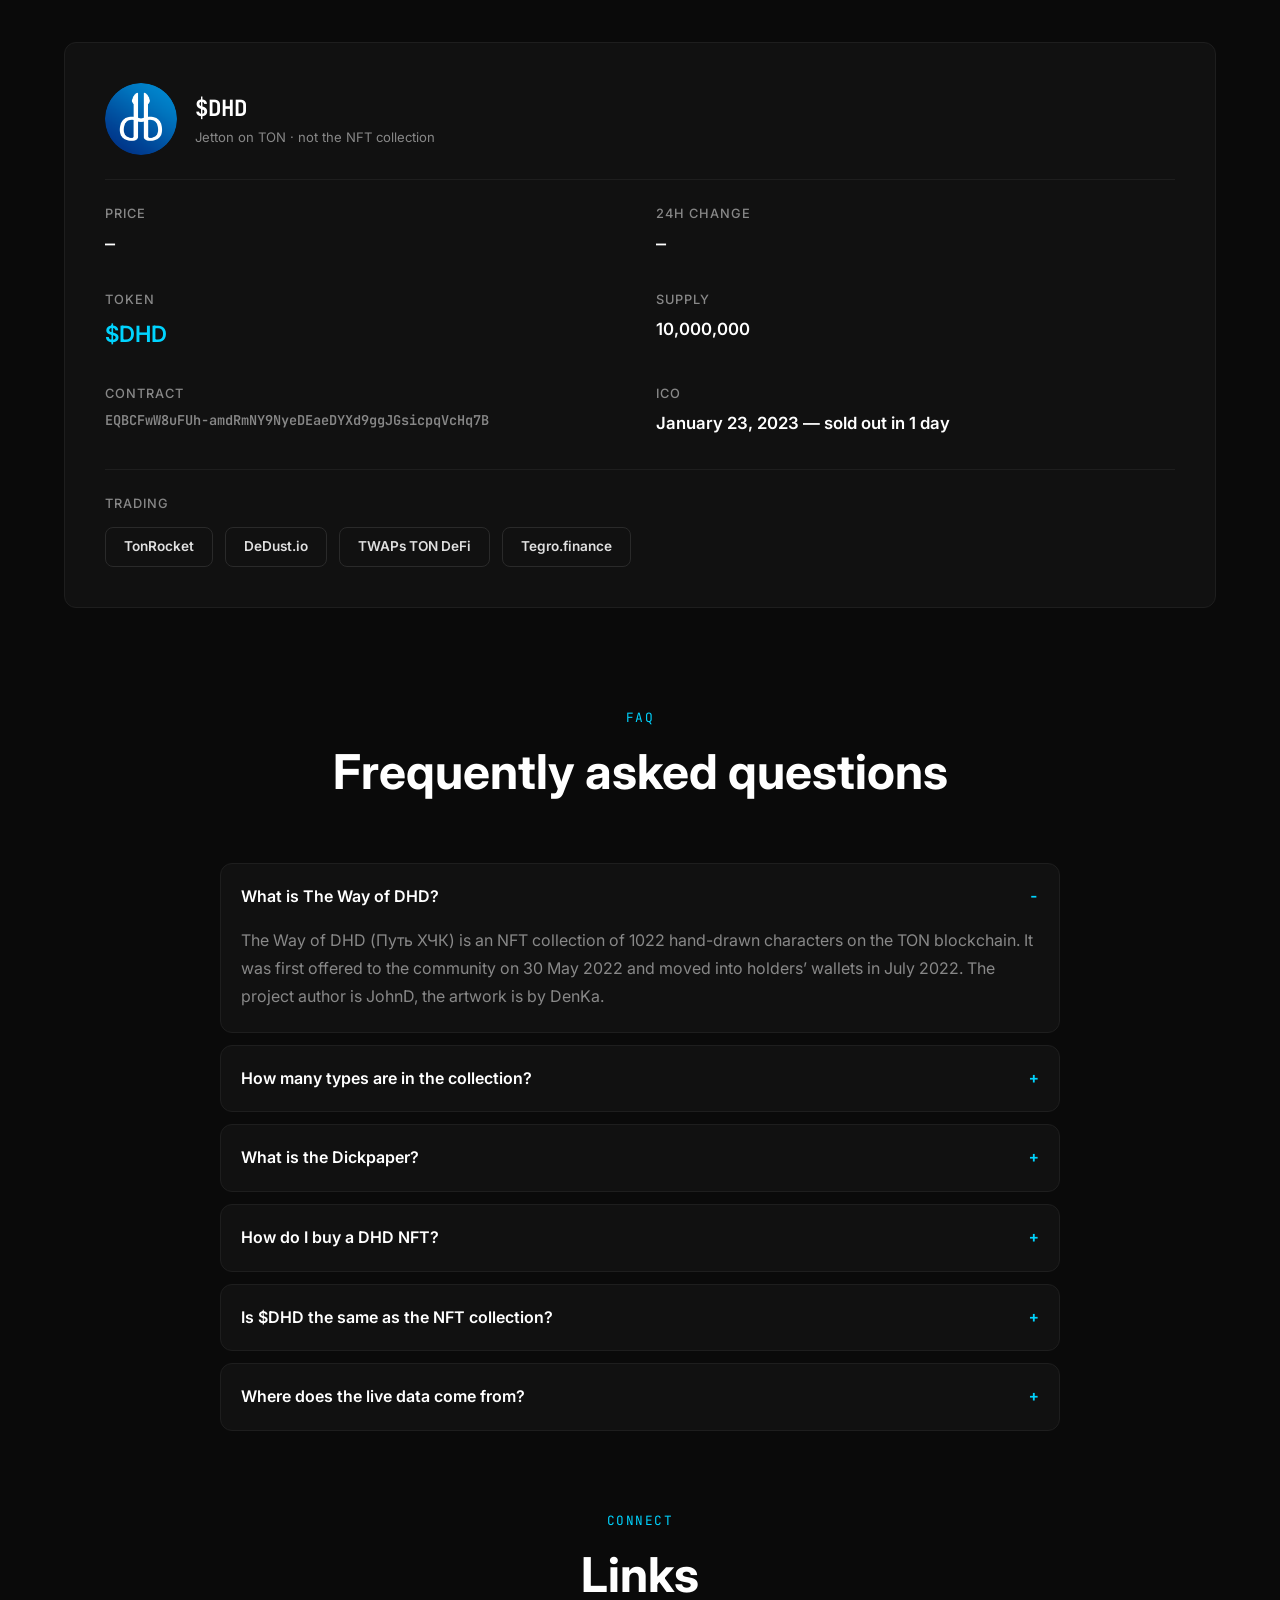
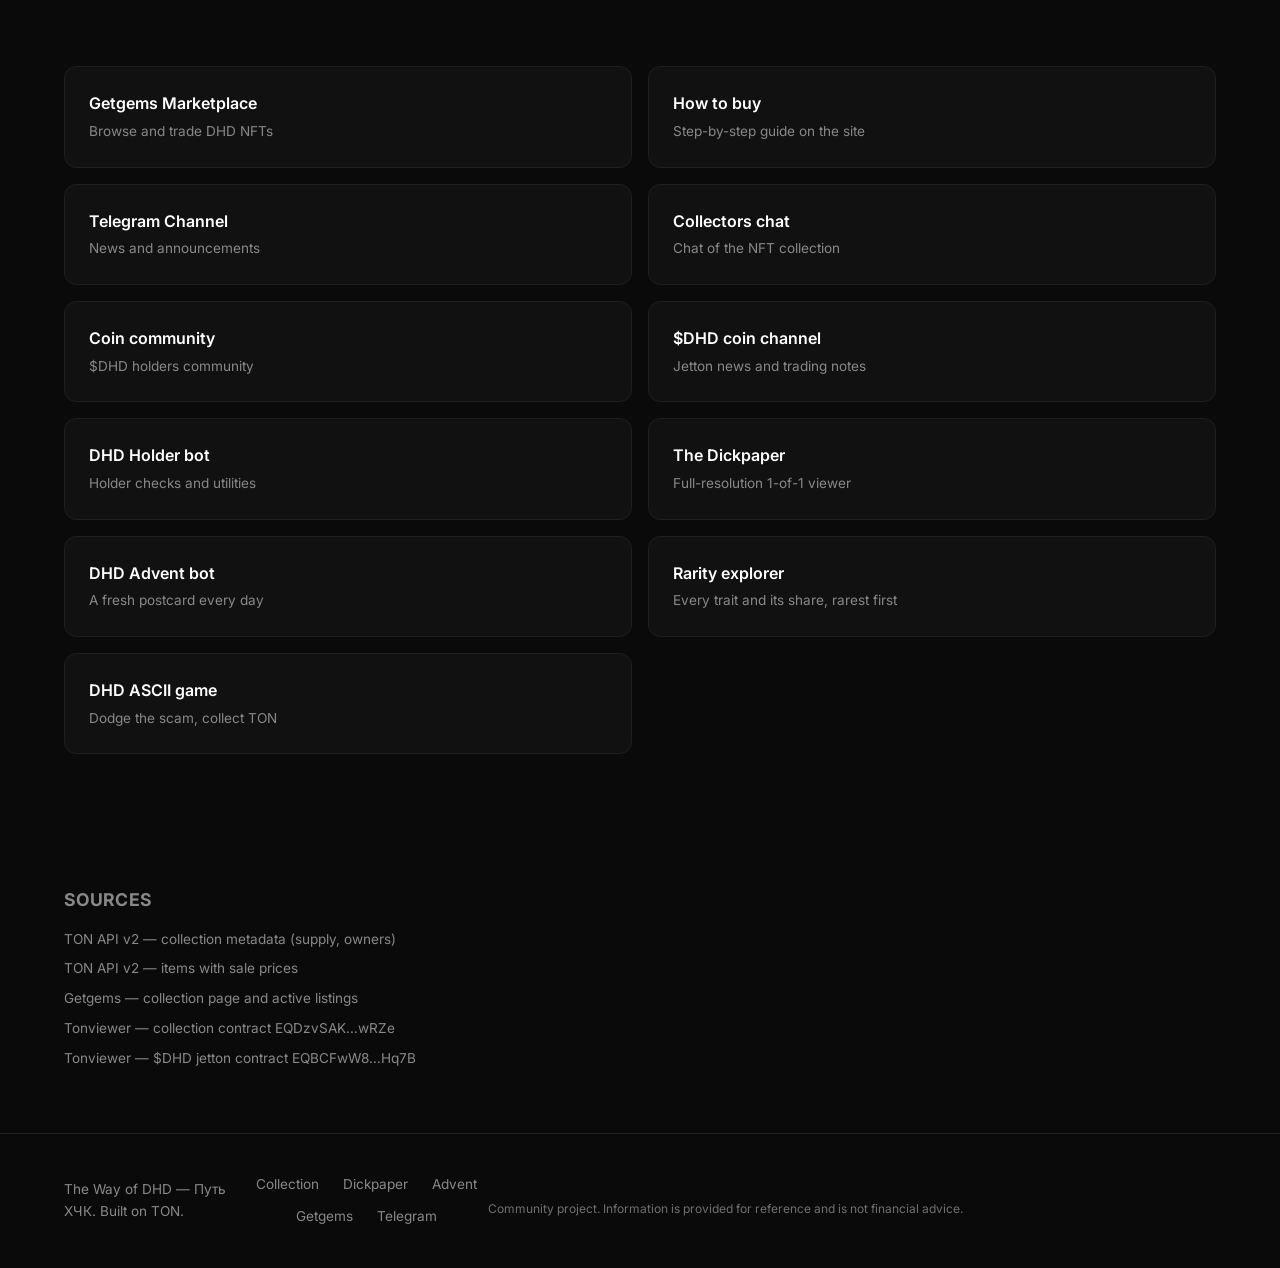
==== commit df7dbba6: "fix(site): Widen desktop navigation spacing" ====
--- a/index.html
+++ b/index.html
@@ -44,7 +44,7 @@
   <link rel="preconnect" href="https://fonts.googleapis.com">
   <link rel="preconnect" href="https://fonts.gstatic.com" crossorigin>
   <link href="https://fonts.googleapis.com/css2?family=Inter:wght@400;500;600;700;800&family=JetBrains+Mono:wght@400;500;600;700&display=swap" rel="stylesheet">
-  <link rel="stylesheet" href="css/style.css?v=20260919-3">
+  <link rel="stylesheet" href="css/style.css?v=20260919-4">
 
   <script type="application/ld+json">
   {
@@ -585,7 +585,7 @@
   </script>
 
   <script src="js/i18n.js"></script>
-  <script src="js/sprites.js?v=20260919-3"></script>
+  <script src="js/sprites.js?v=20260919-4"></script>
   <script src="js/game-preview.js"></script>
   <script src="js/carousel.js"></script>
   <script src="js/roulette.js"></script>
--- a/css/style.css
+++ b/css/style.css
@@ -719,13 +719,16 @@
   justify-content: space-between;
   height: 72px;
   gap: 14px;
+  max-width: 1680px;
 }
 
 .nav-brand {
   display: flex;
   align-items: center;
   gap: 12px;
+  flex: 0 0 auto;
   min-width: 0;
+  padding-right: clamp(16px, 1.4vw, 30px);
 }
 
 .nav-logo {
@@ -747,7 +750,9 @@
 .nav-links {
   display: flex;
   align-items: center;
-  gap: clamp(10px, 1.1vw, 18px);
+  justify-content: center;
+  flex: 1 1 auto;
+  gap: clamp(12px, 1vw, 18px);
   list-style: none;
   min-width: 0;
 }
@@ -797,7 +802,7 @@
 
 /* Language Selector */
 .lang-selector {
-  margin-left: 12px;
+  margin-left: clamp(12px, 1vw, 20px);
   flex: 0 0 auto;
 }
 
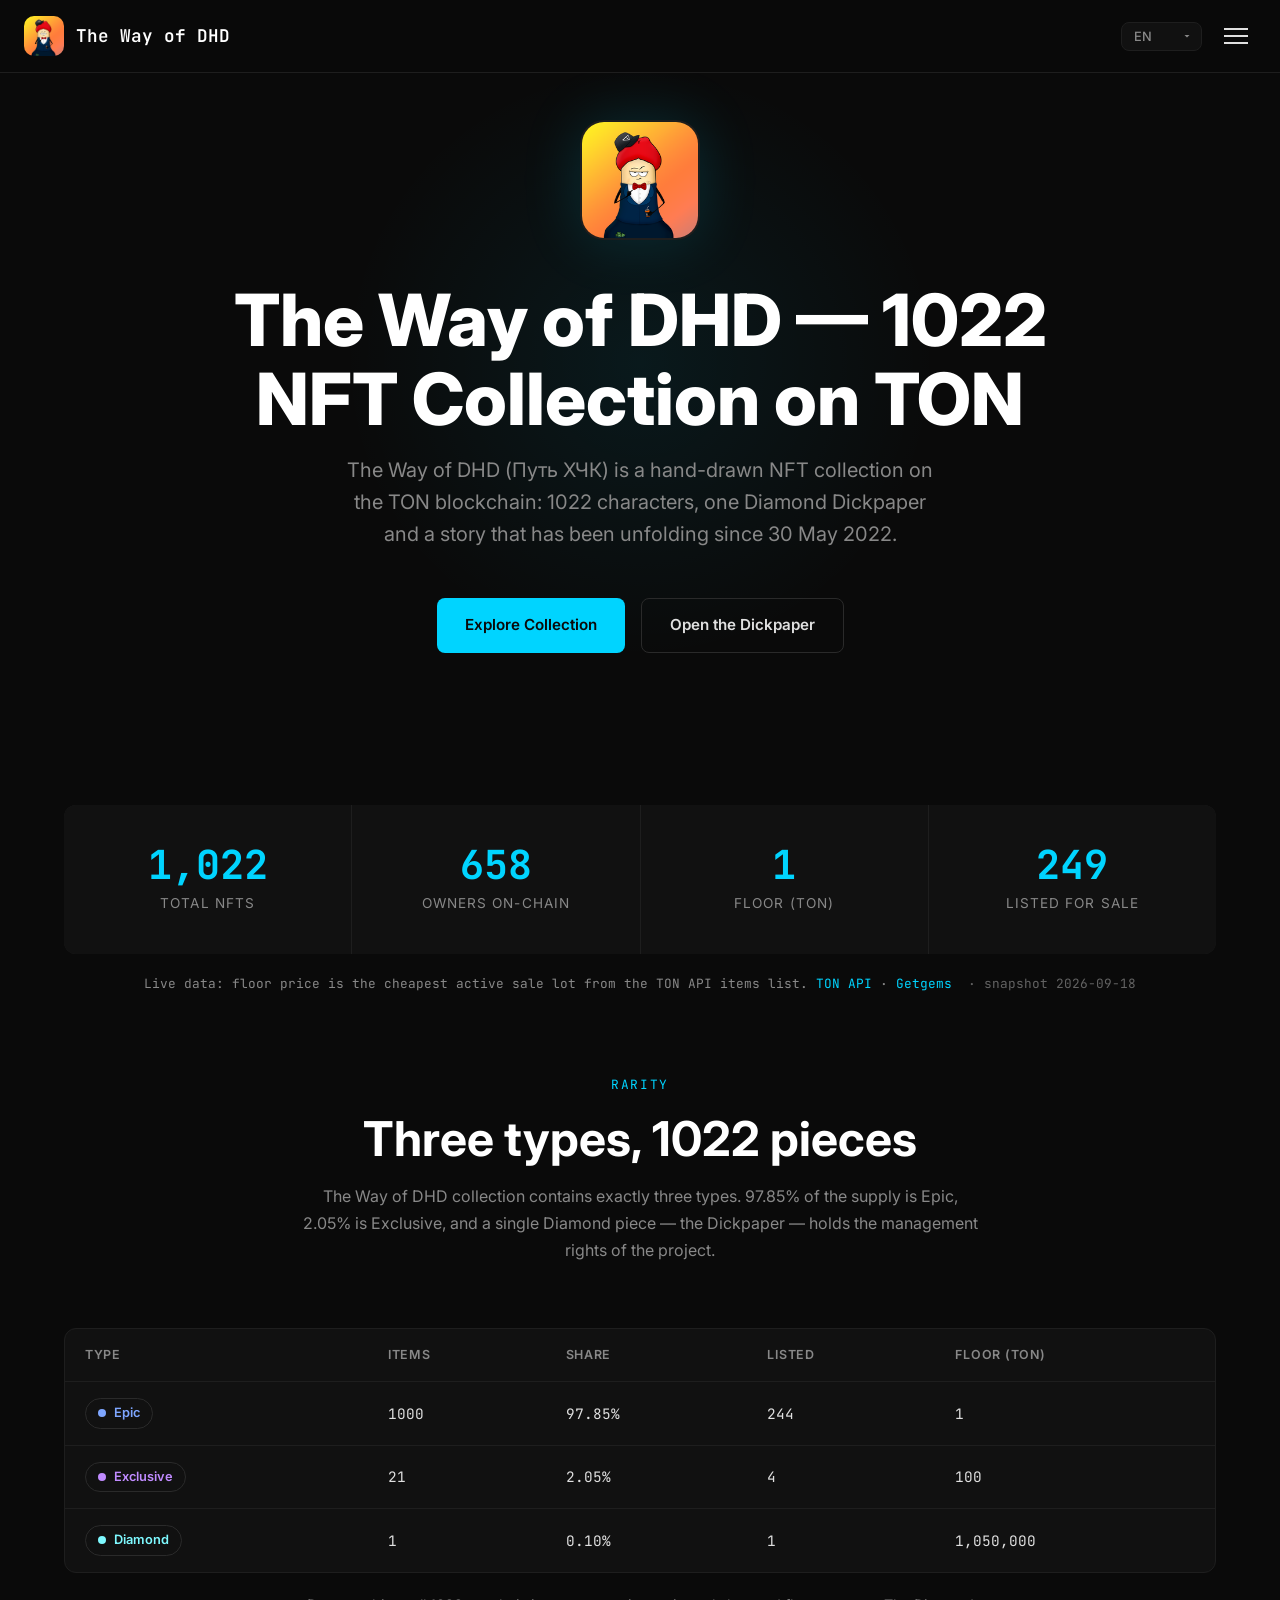
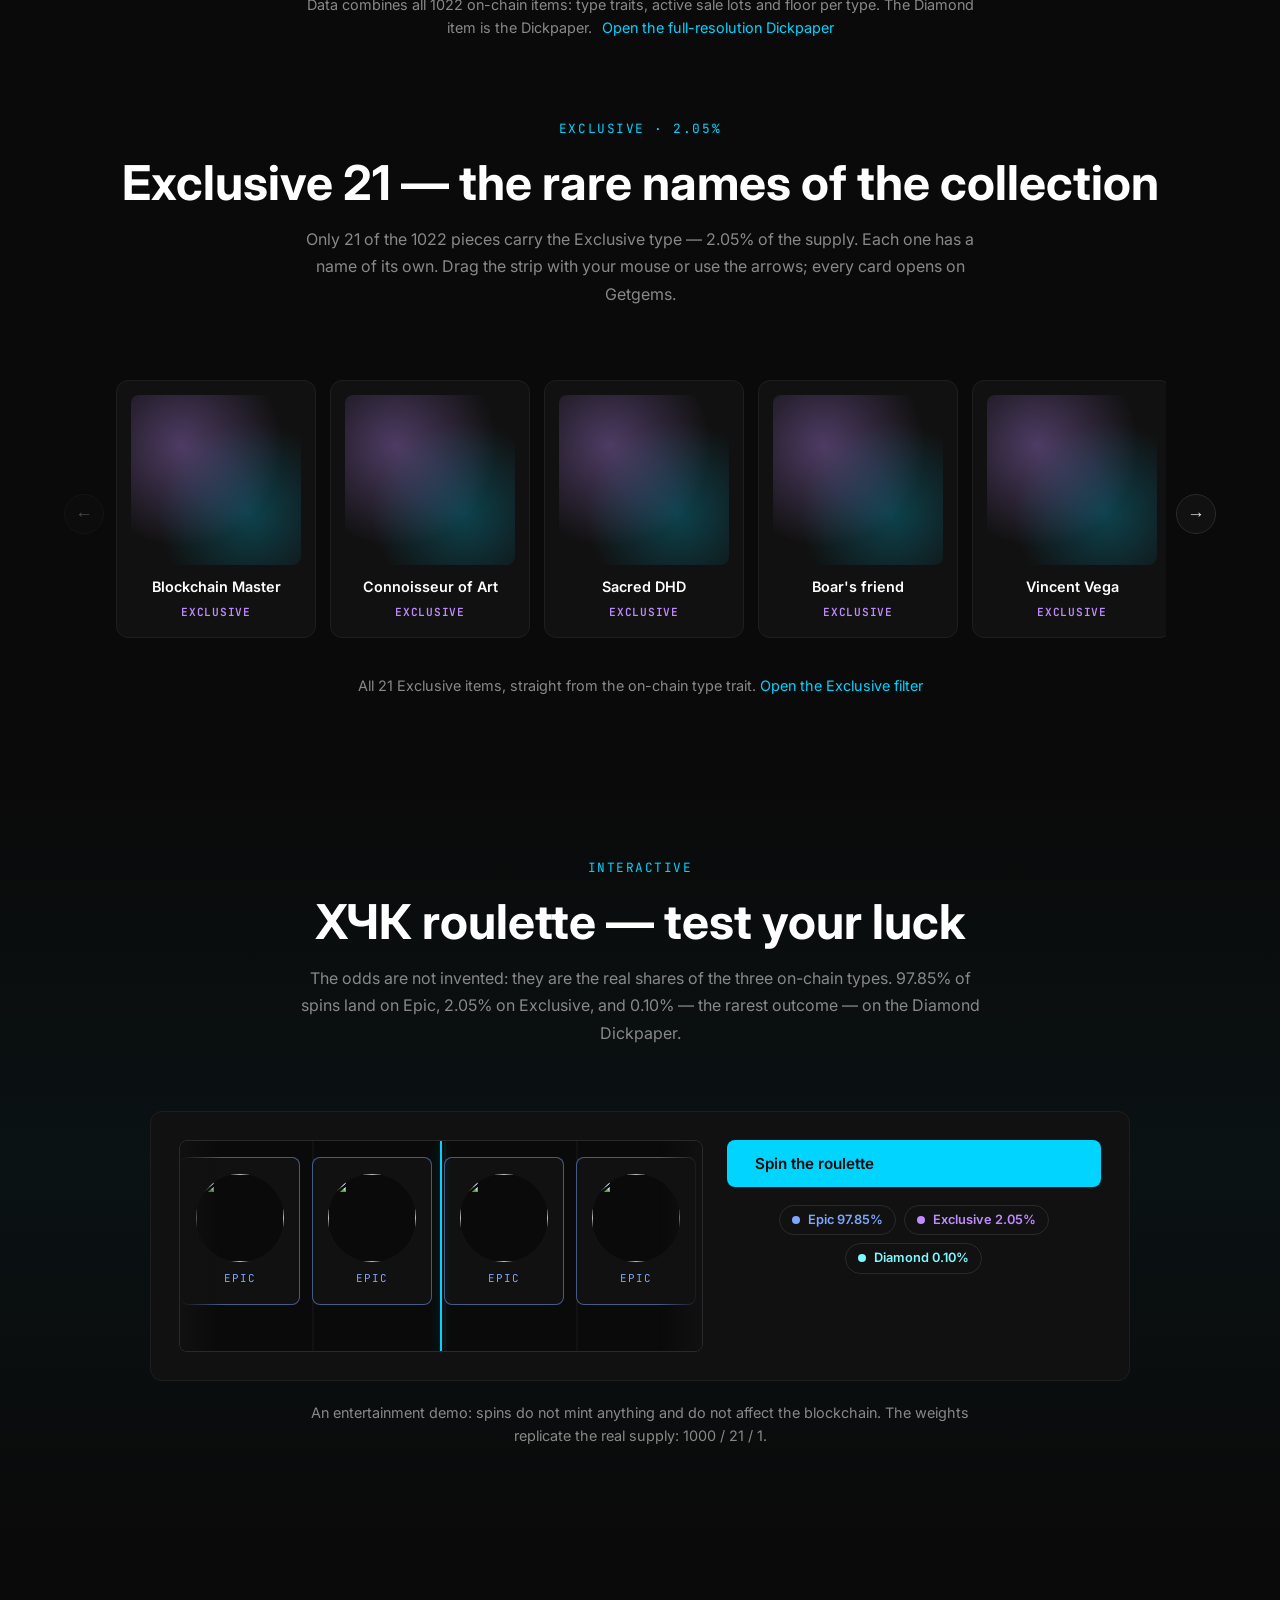
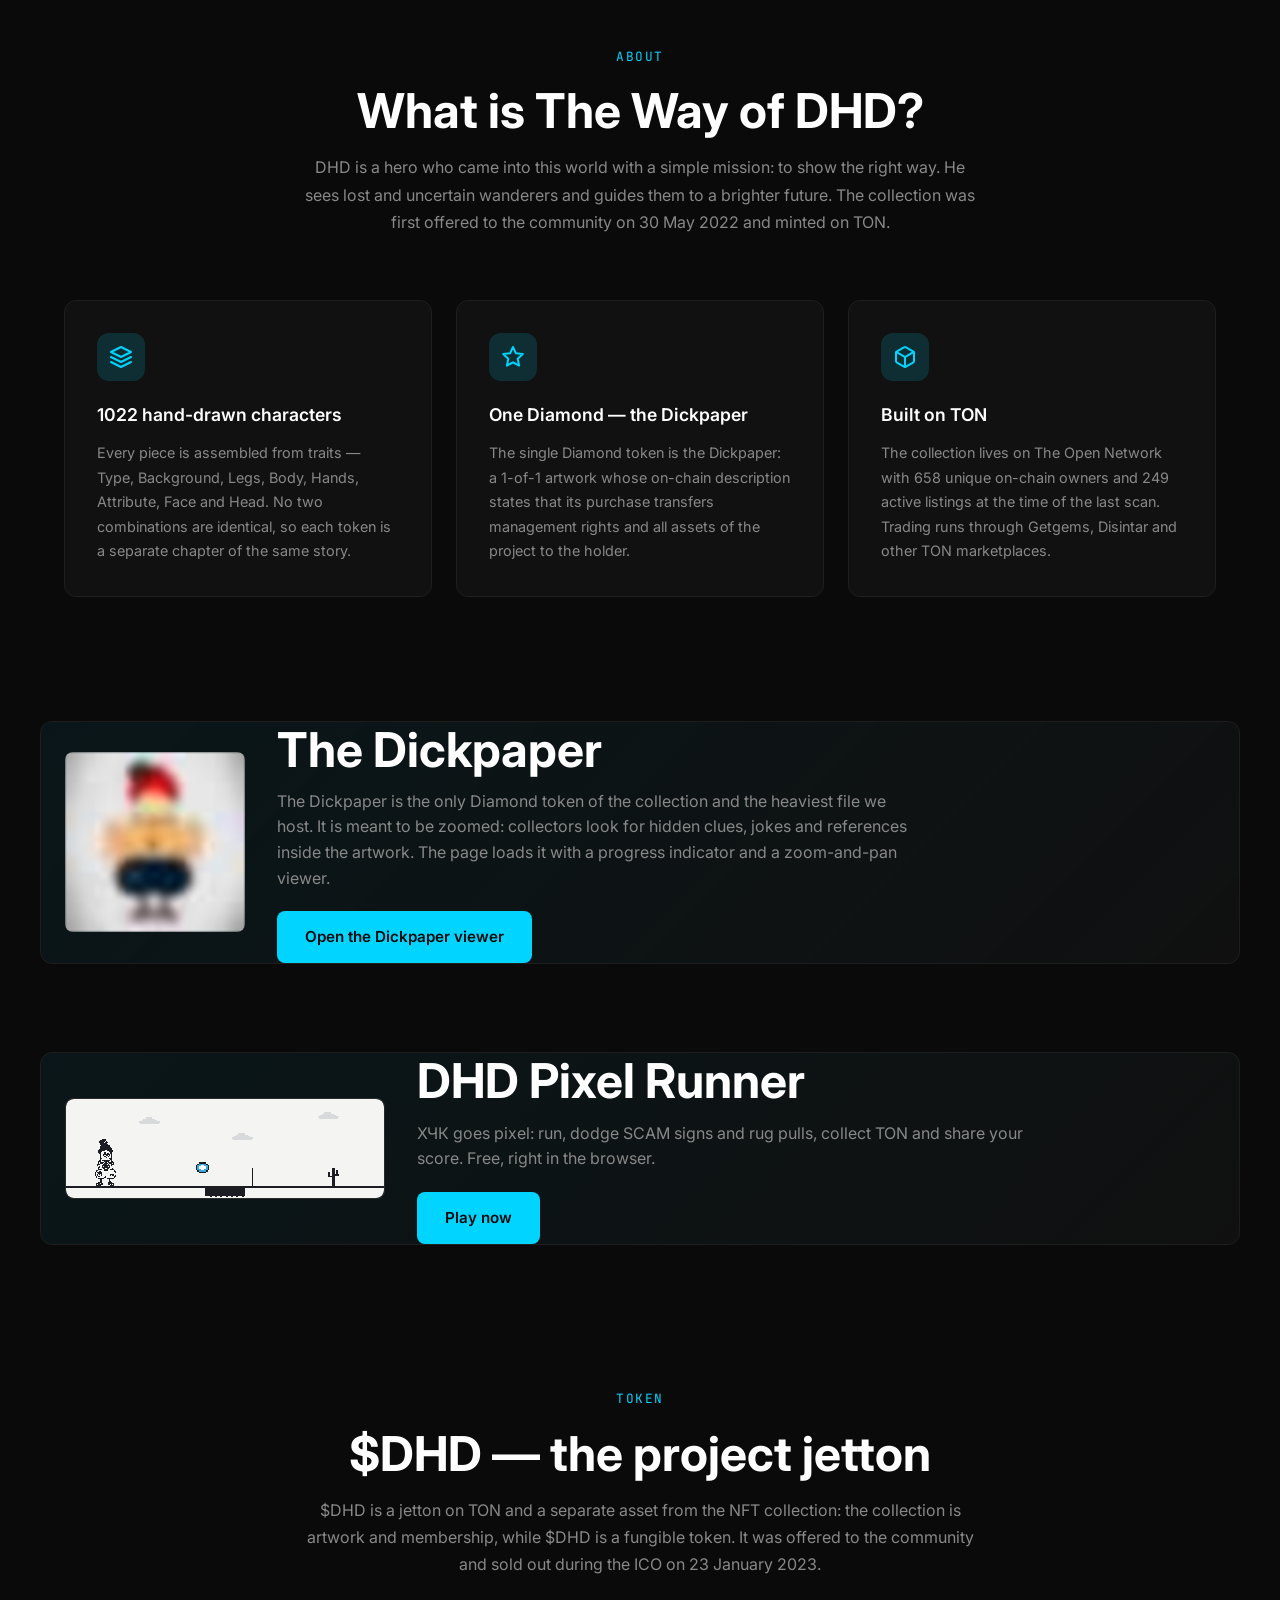
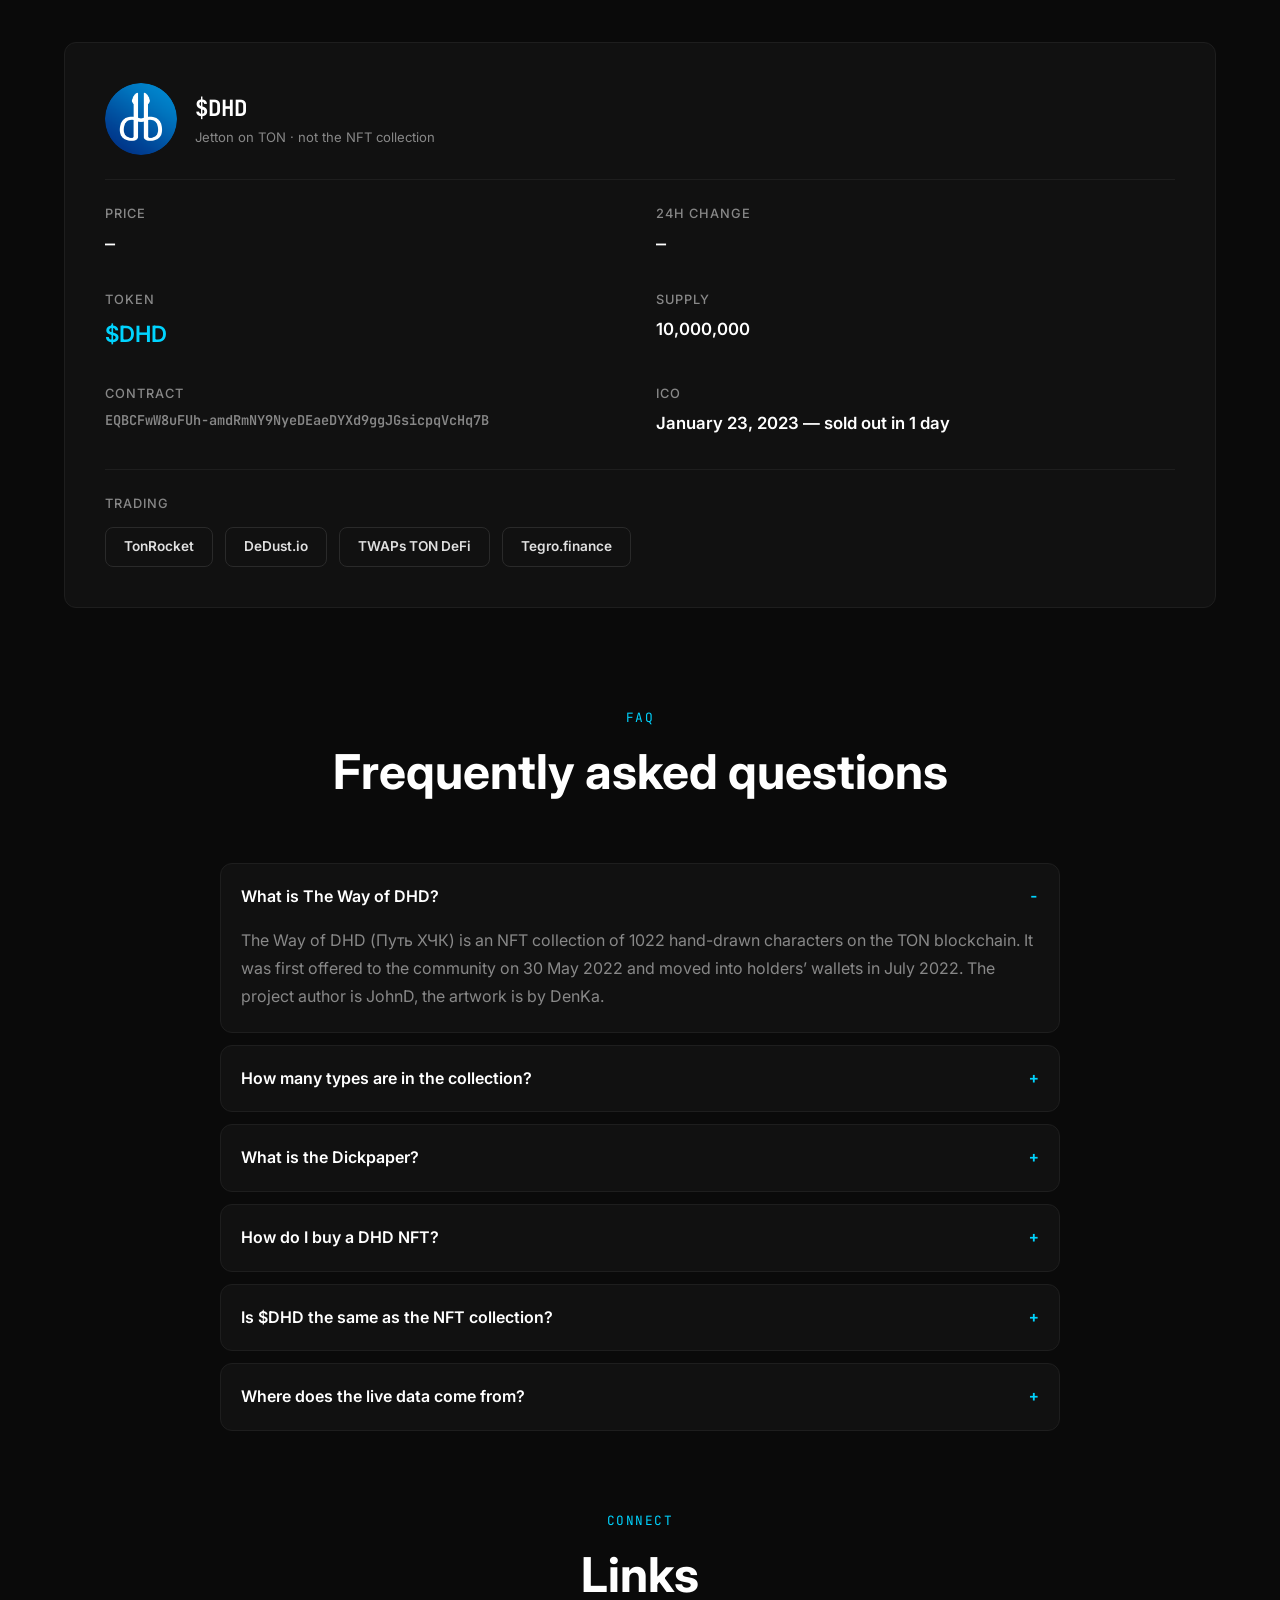
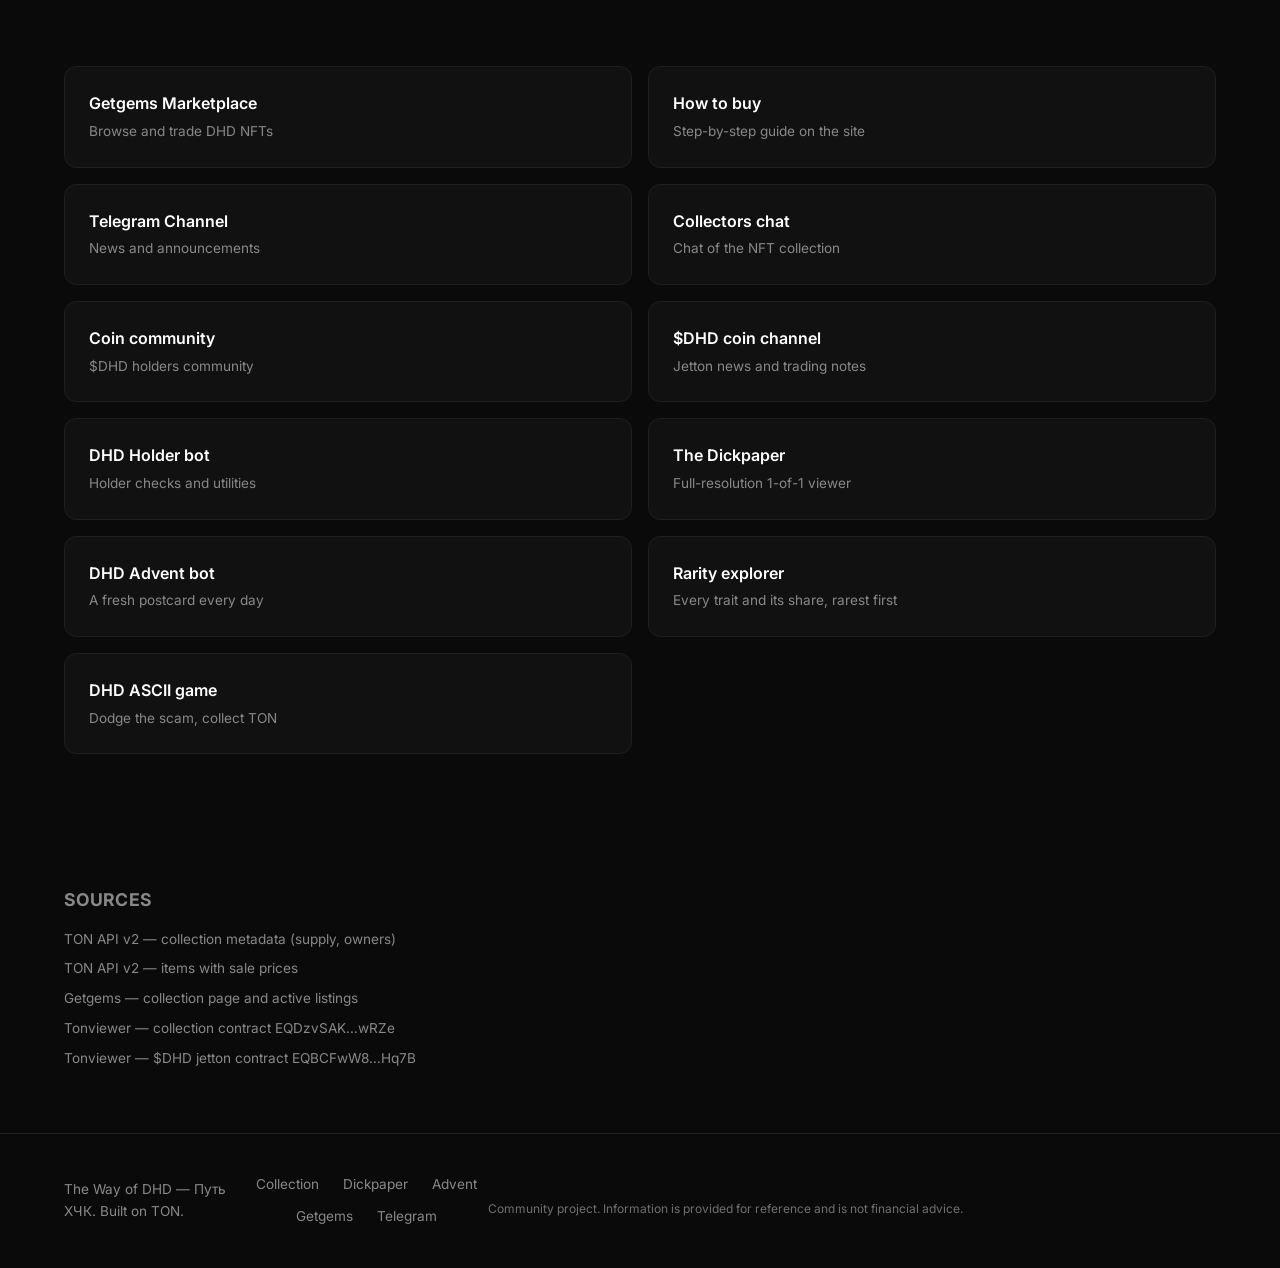
==== commit 4cd37205: "fix(dickpaper): Remove clue hunt text" ====
--- a/index.html
+++ b/index.html
@@ -584,7 +584,7 @@
   }
   </script>
 
-  <script src="js/i18n.js"></script>
+  <script src="js/i18n.js?v=20260919-5"></script>
   <script src="js/sprites.js?v=20260919-4"></script>
   <script src="js/game-preview.js"></script>
   <script src="js/carousel.js"></script>
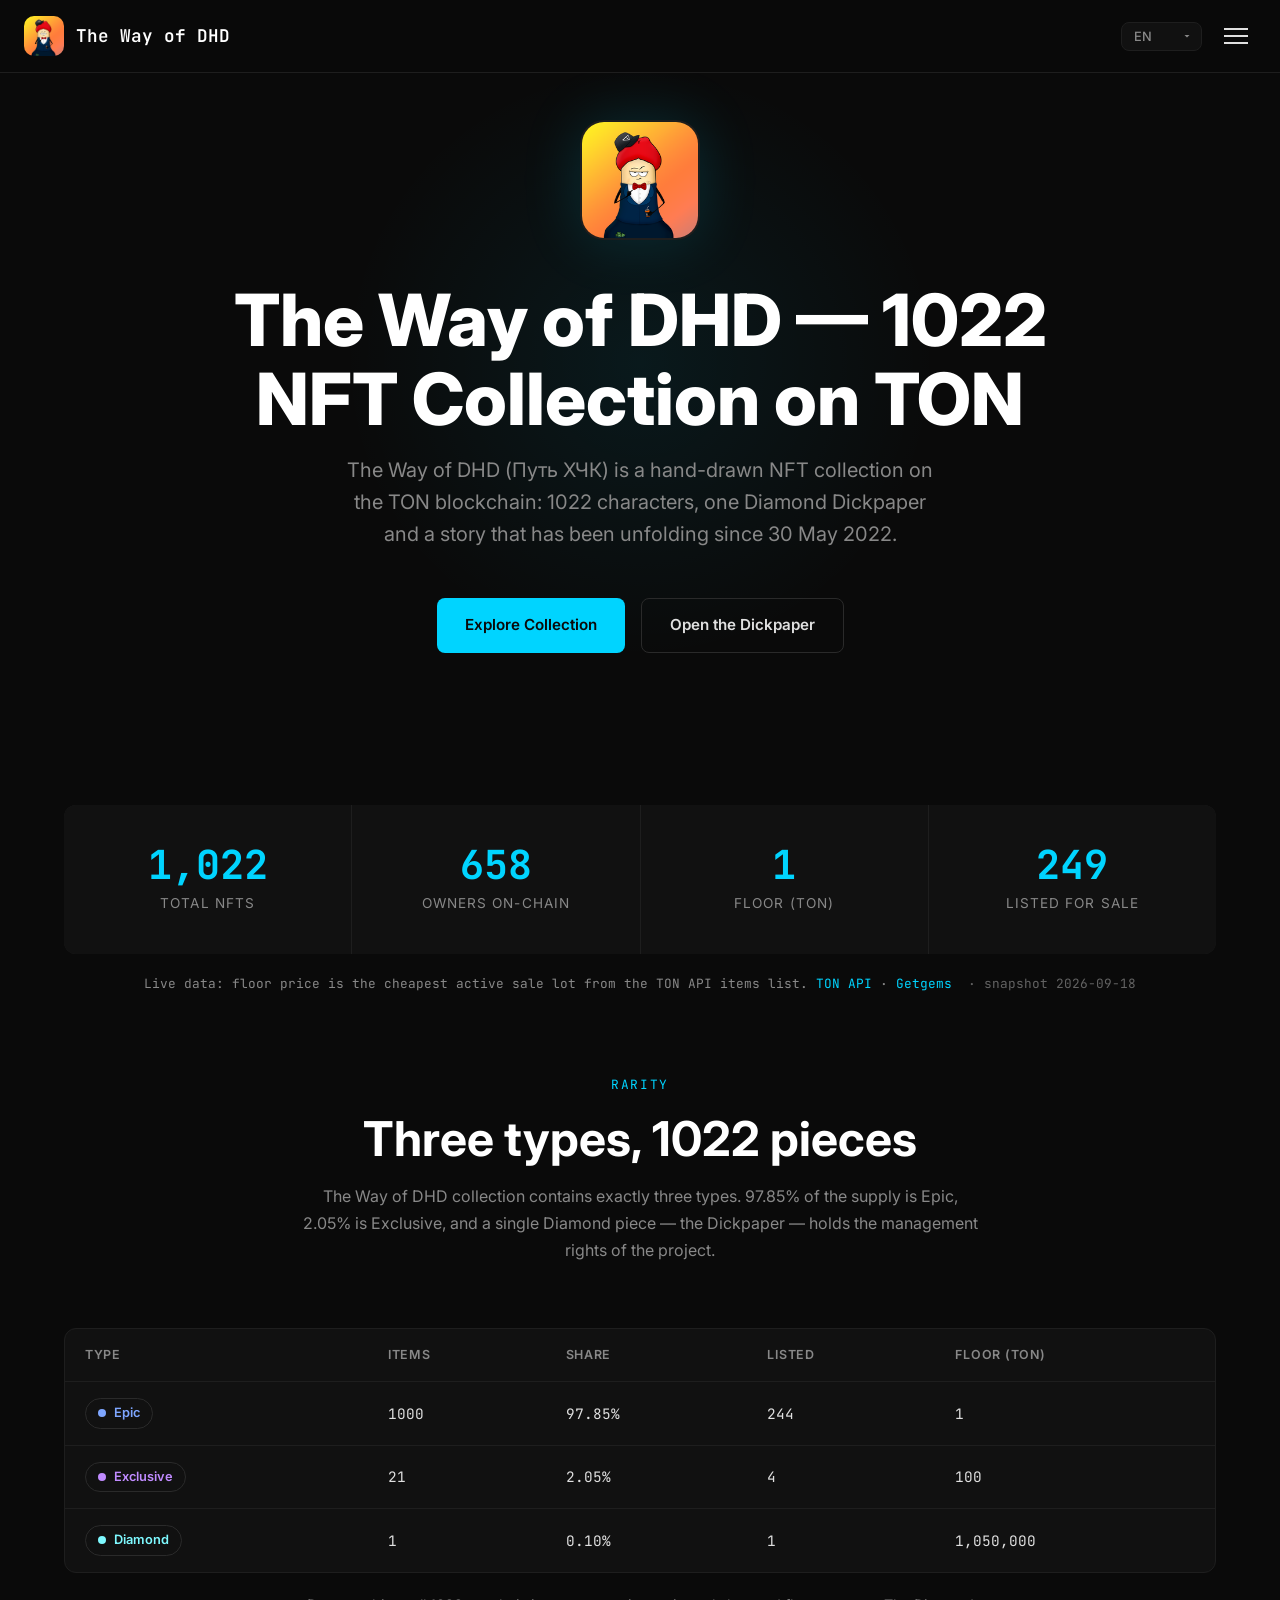
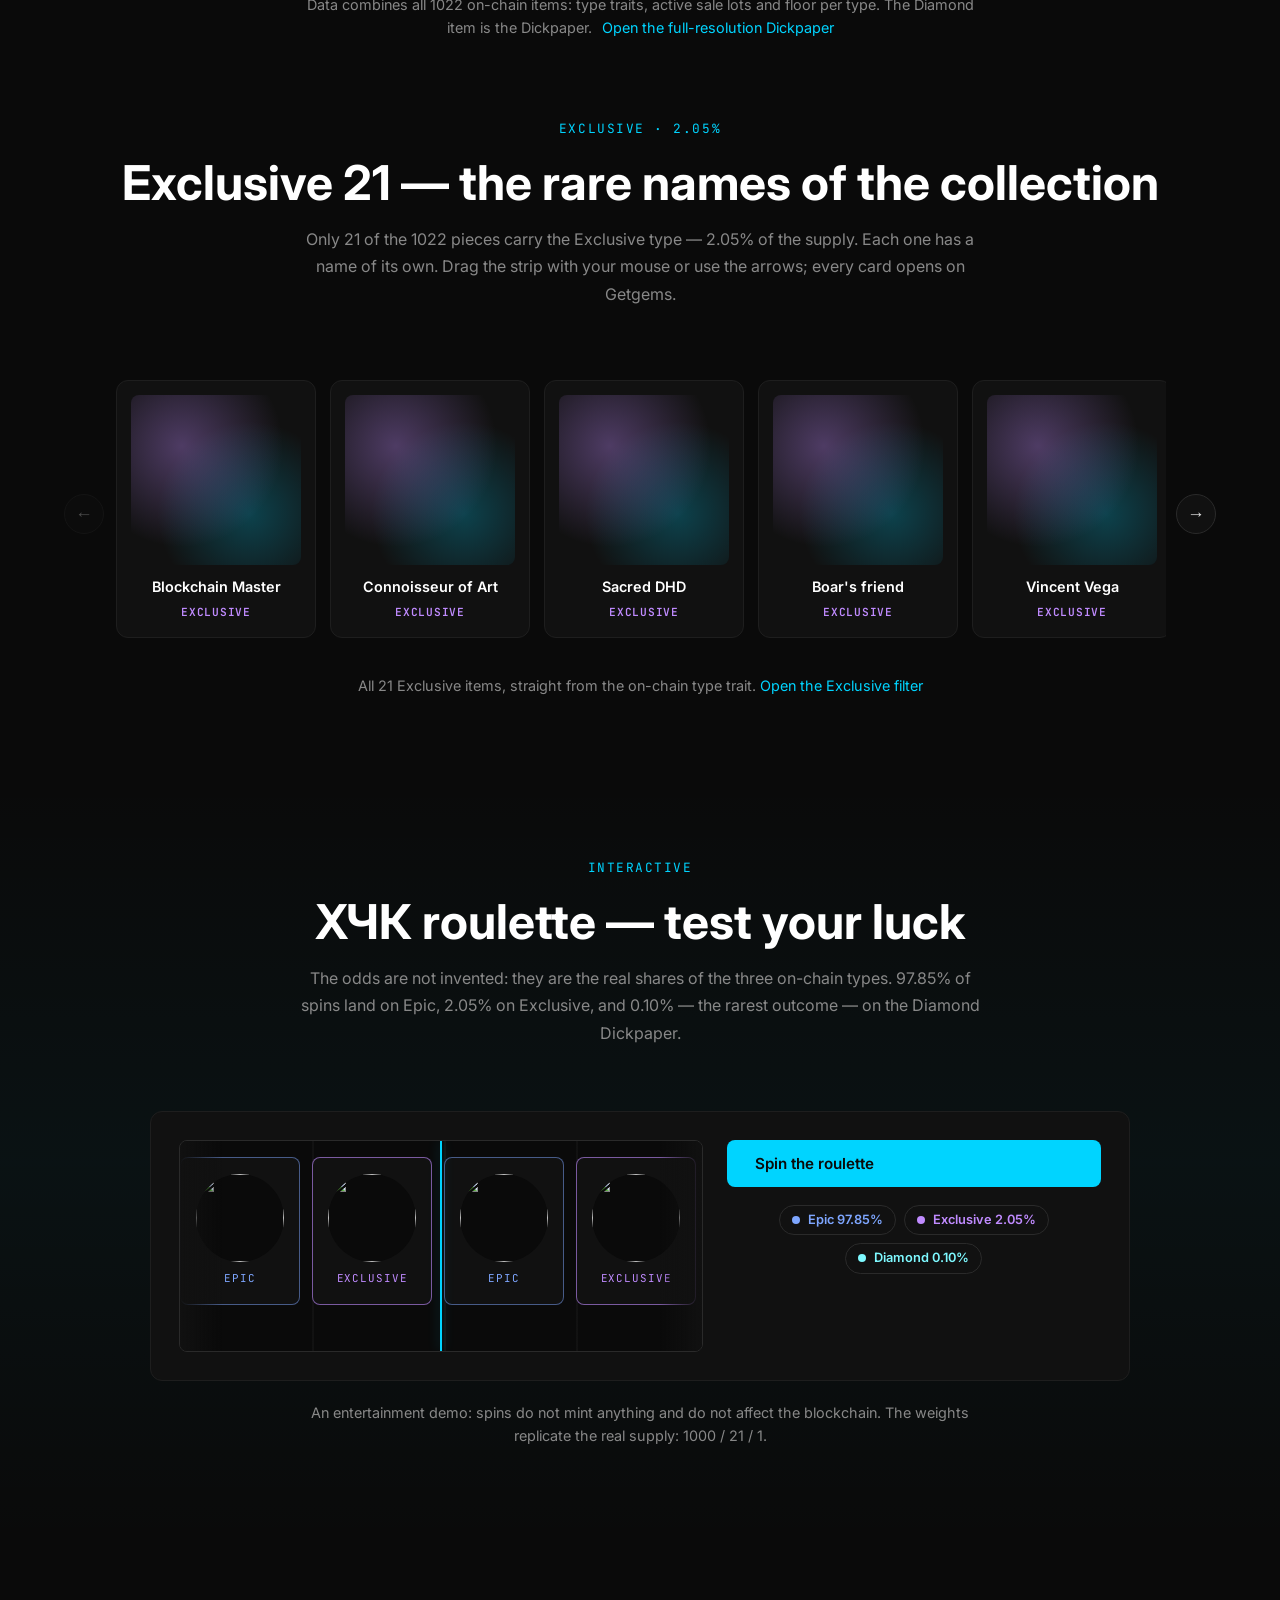
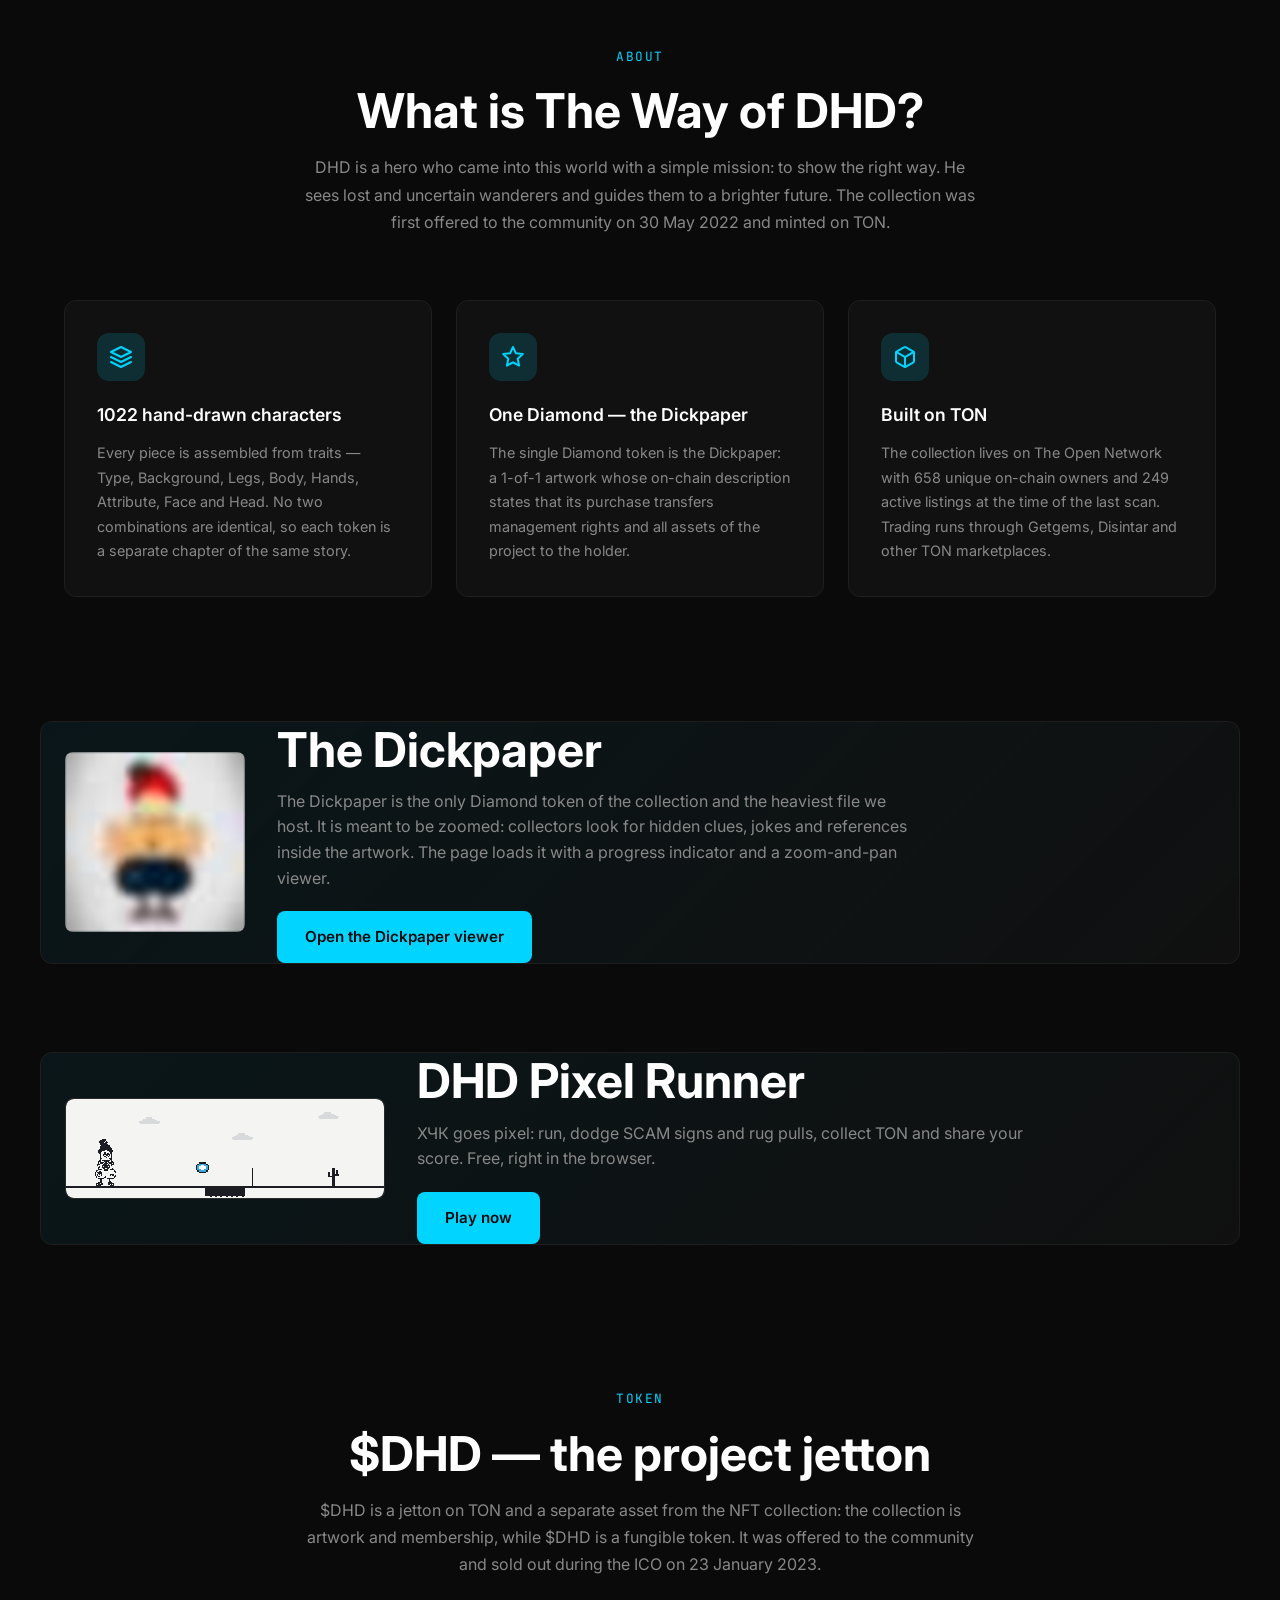
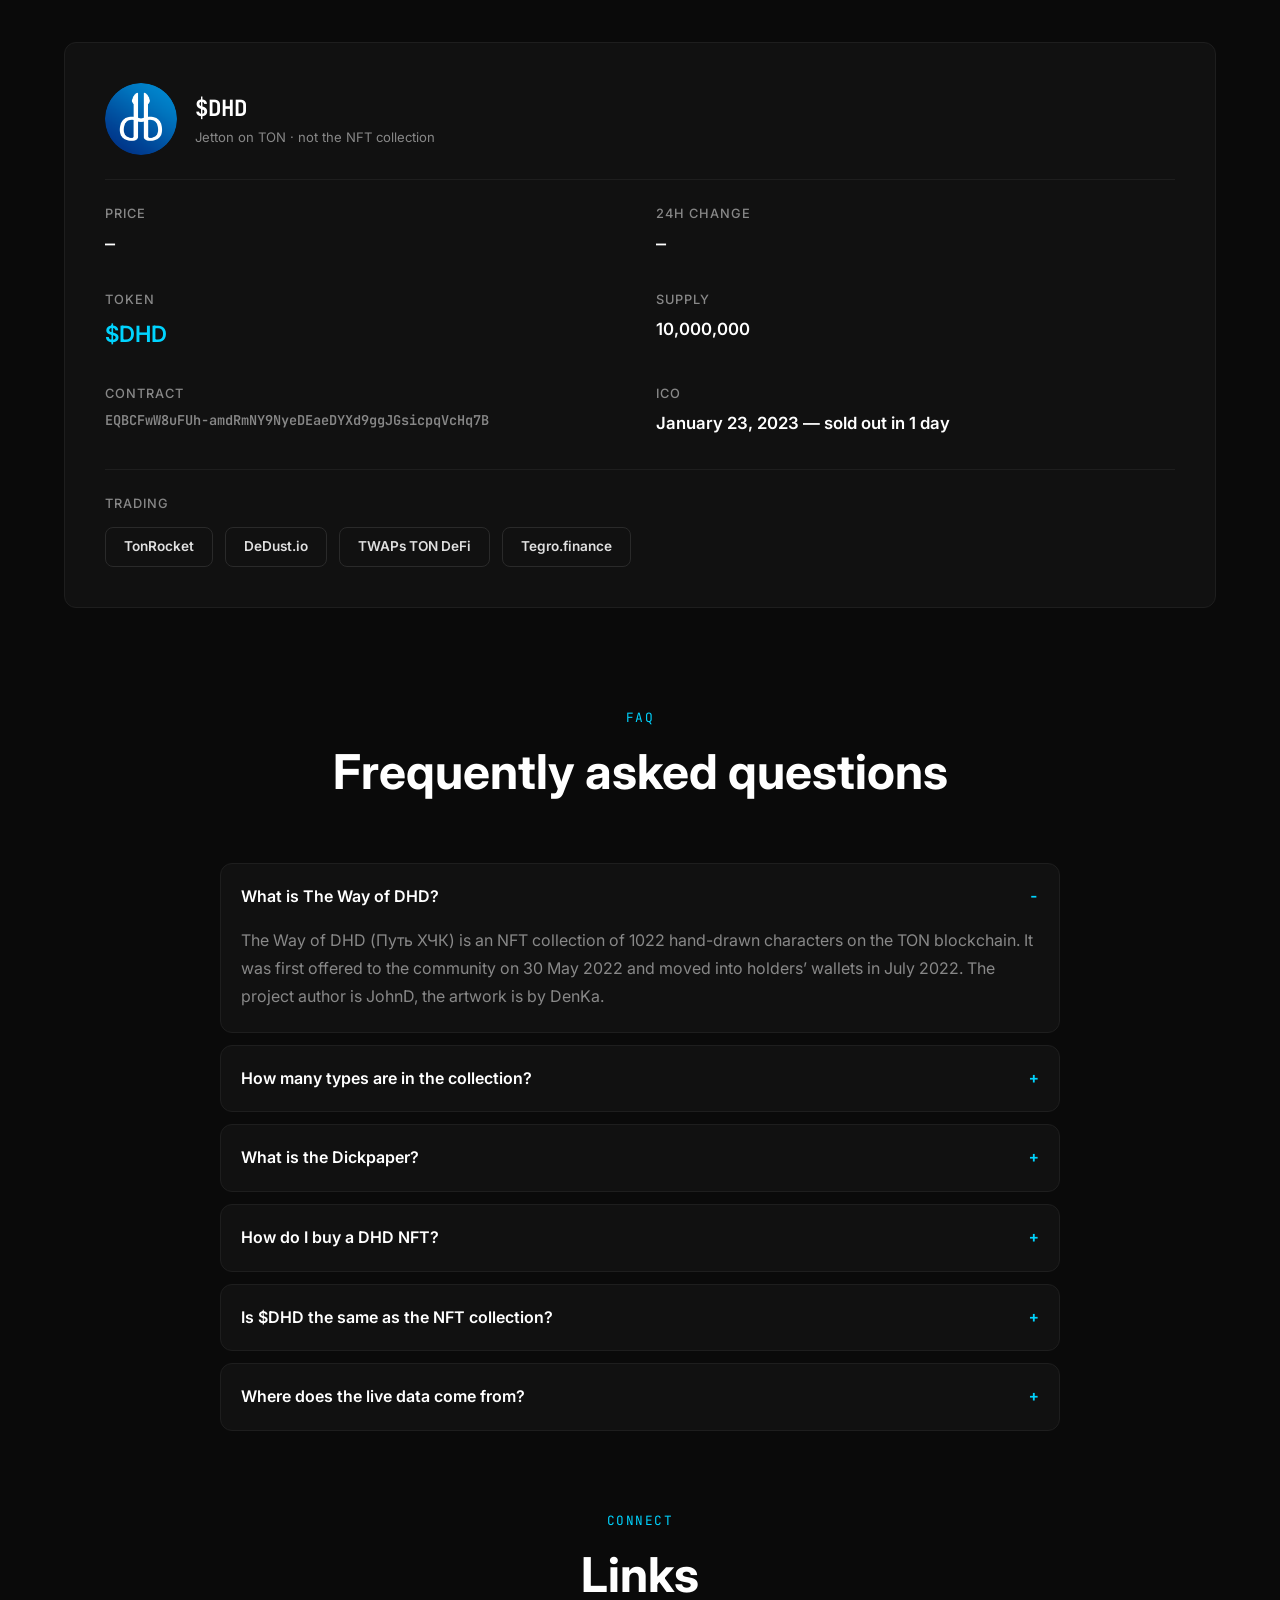
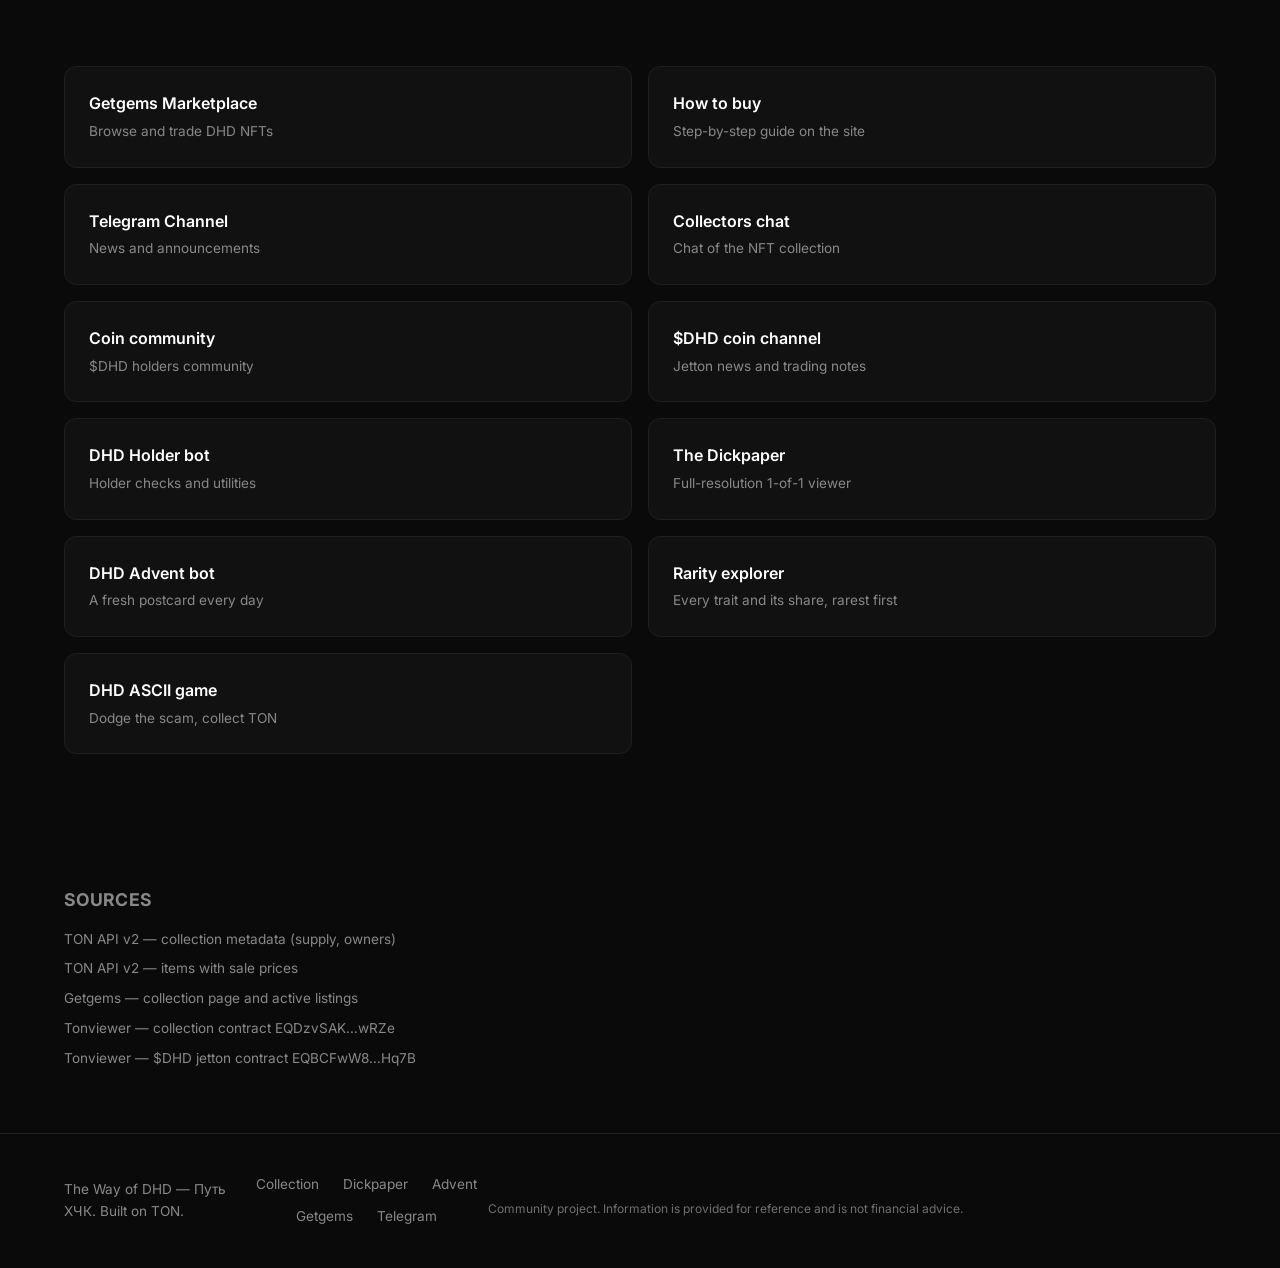
==== commit 08219401: "seo: add Yandex verification meta tag to all pages" ====
--- a/index.html
+++ b/index.html
@@ -1,8 +1,9 @@
-<!DOCTYPE html>
+﻿<!DOCTYPE html>
 <html lang="en">
 <head>
   <meta charset="UTF-8">
   <meta name="viewport" content="width=device-width, initial-scale=1.0">
+  <meta name="yandex-verification" content="c9b7f3bc55cfa434">
   <title>The Way of DHD — 1022 NFT Collection on TON (Путь ХЧК)</title>
   <meta name="description" content="The Way of DHD (Путь ХЧК) is a TON NFT collection of 1022 items: 1000 Epic, 21 Exclusive and the single Diamond Dickpaper. Live floor price, owners and rarity data.">
   <meta name="keywords" content="The Way of DHD, Путь ХЧК, DHD NFT, TON NFT collection, DHD Dickpaper, Getgems DHD, DHD token TON">
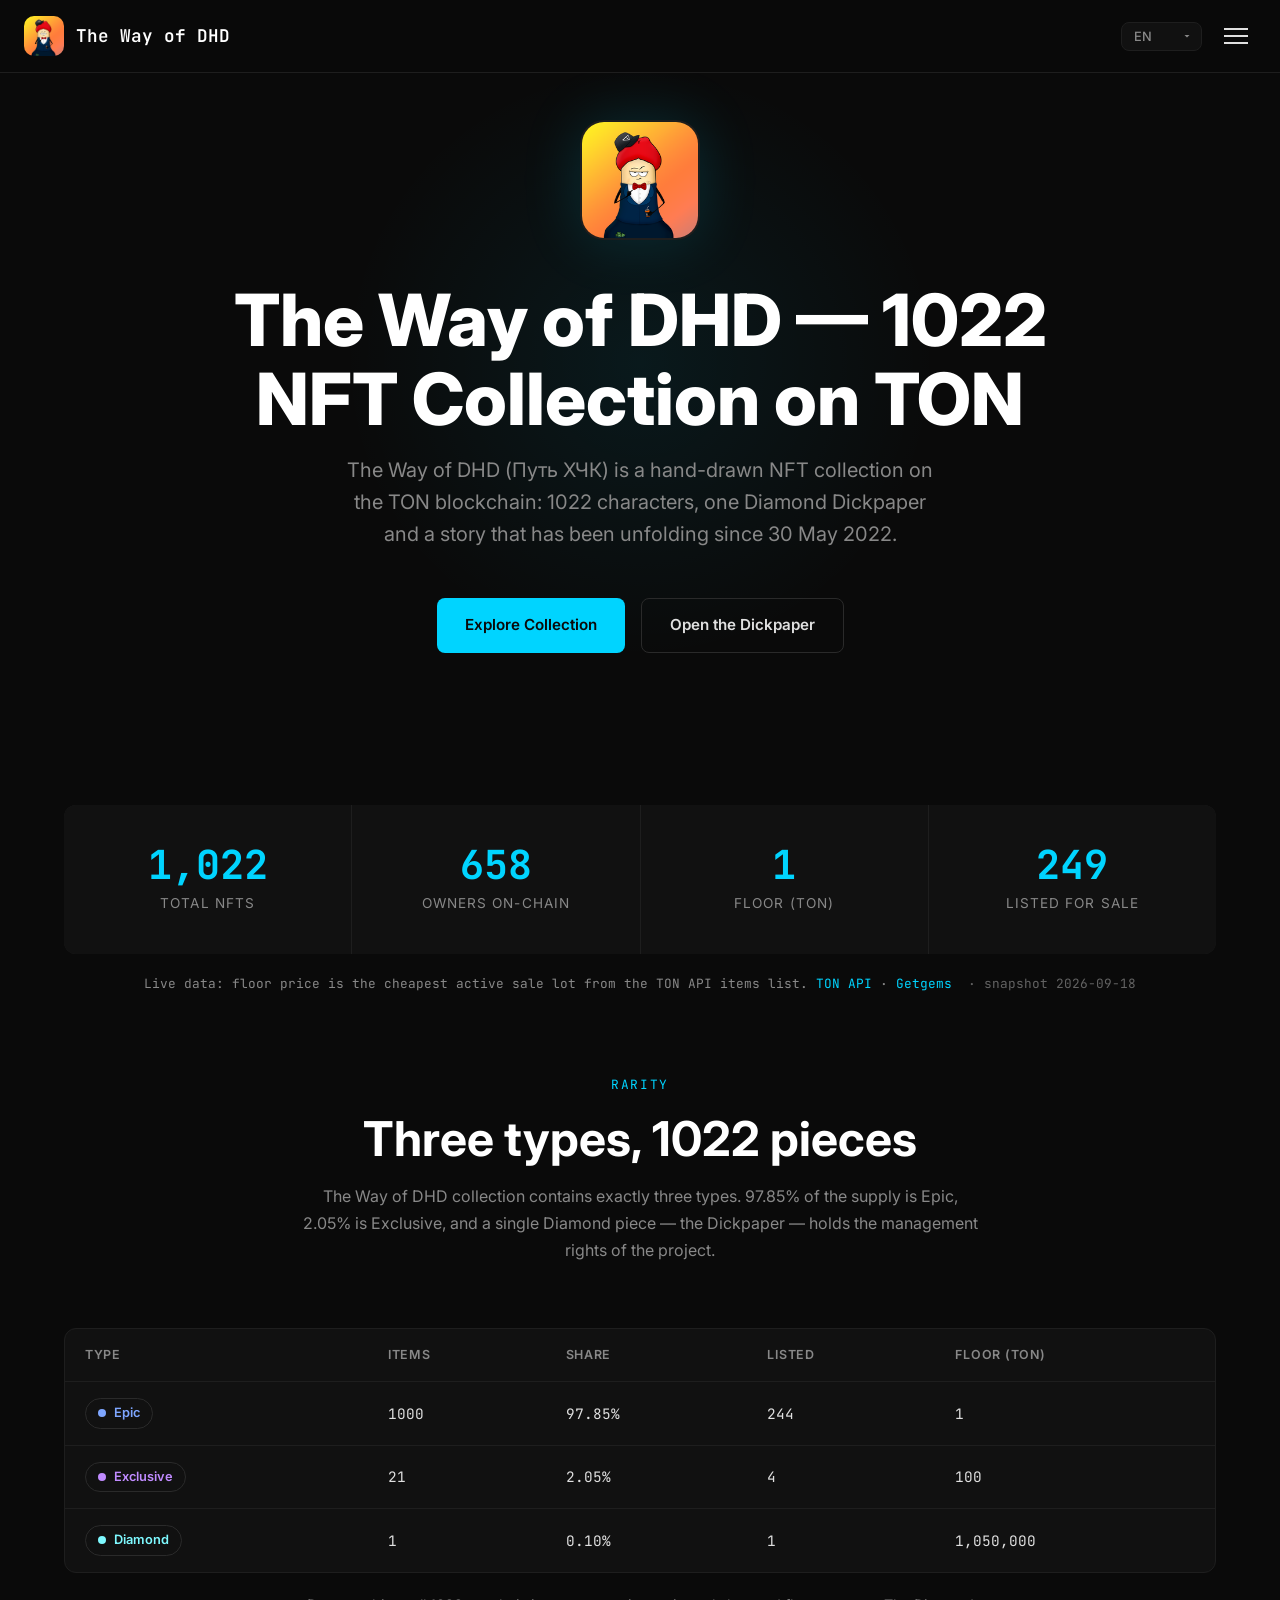
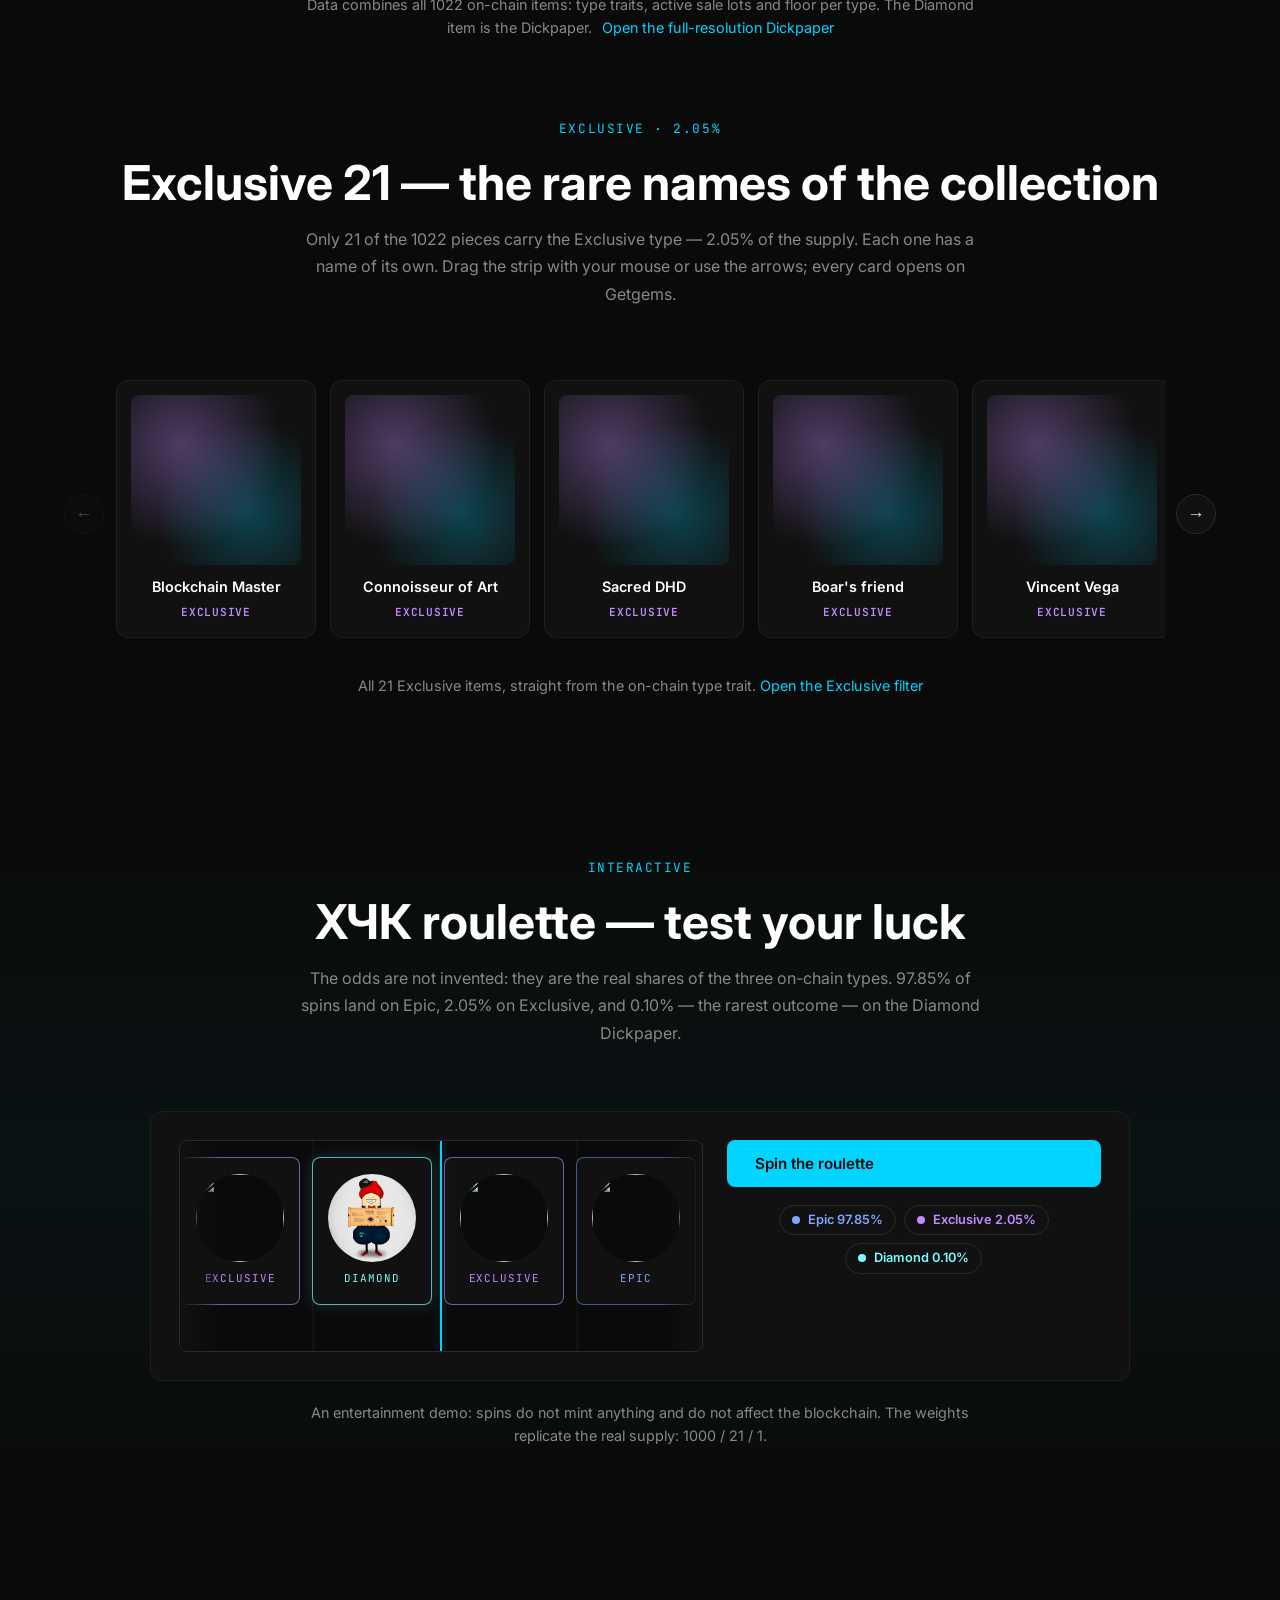
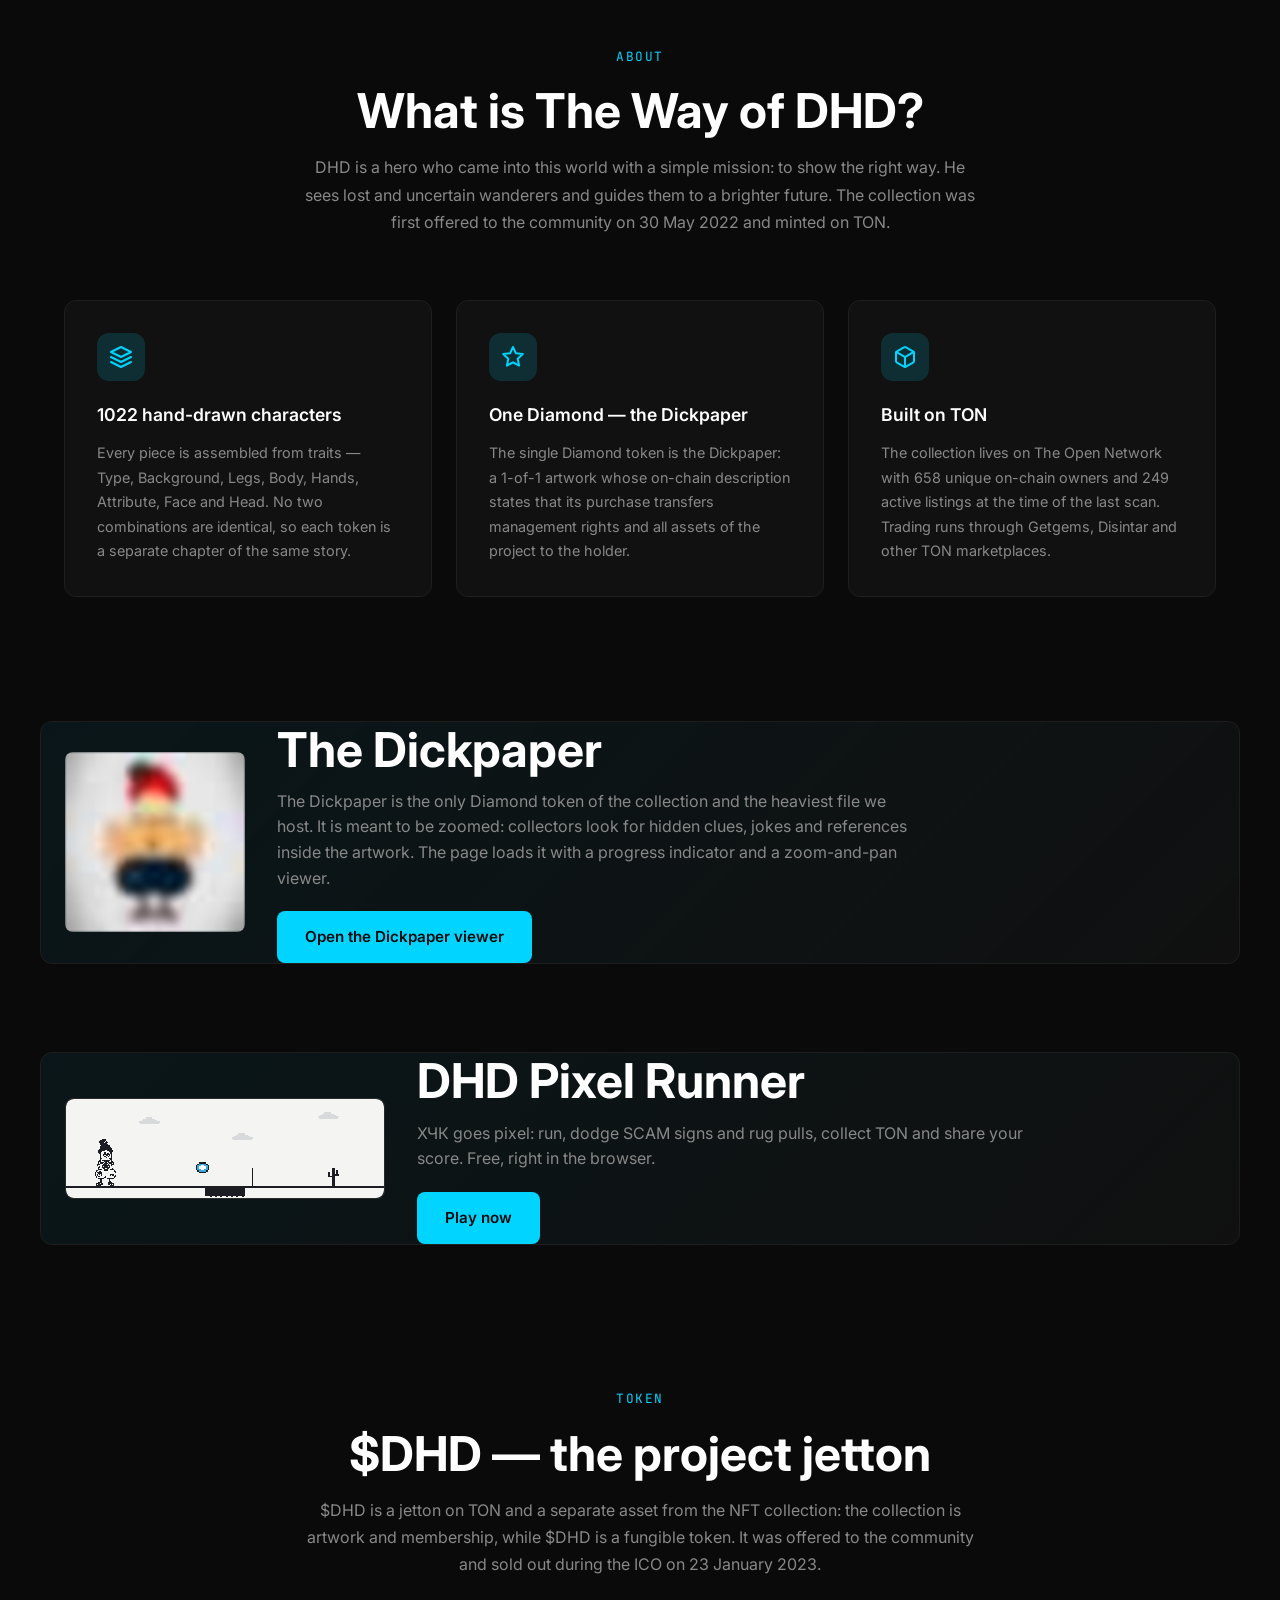
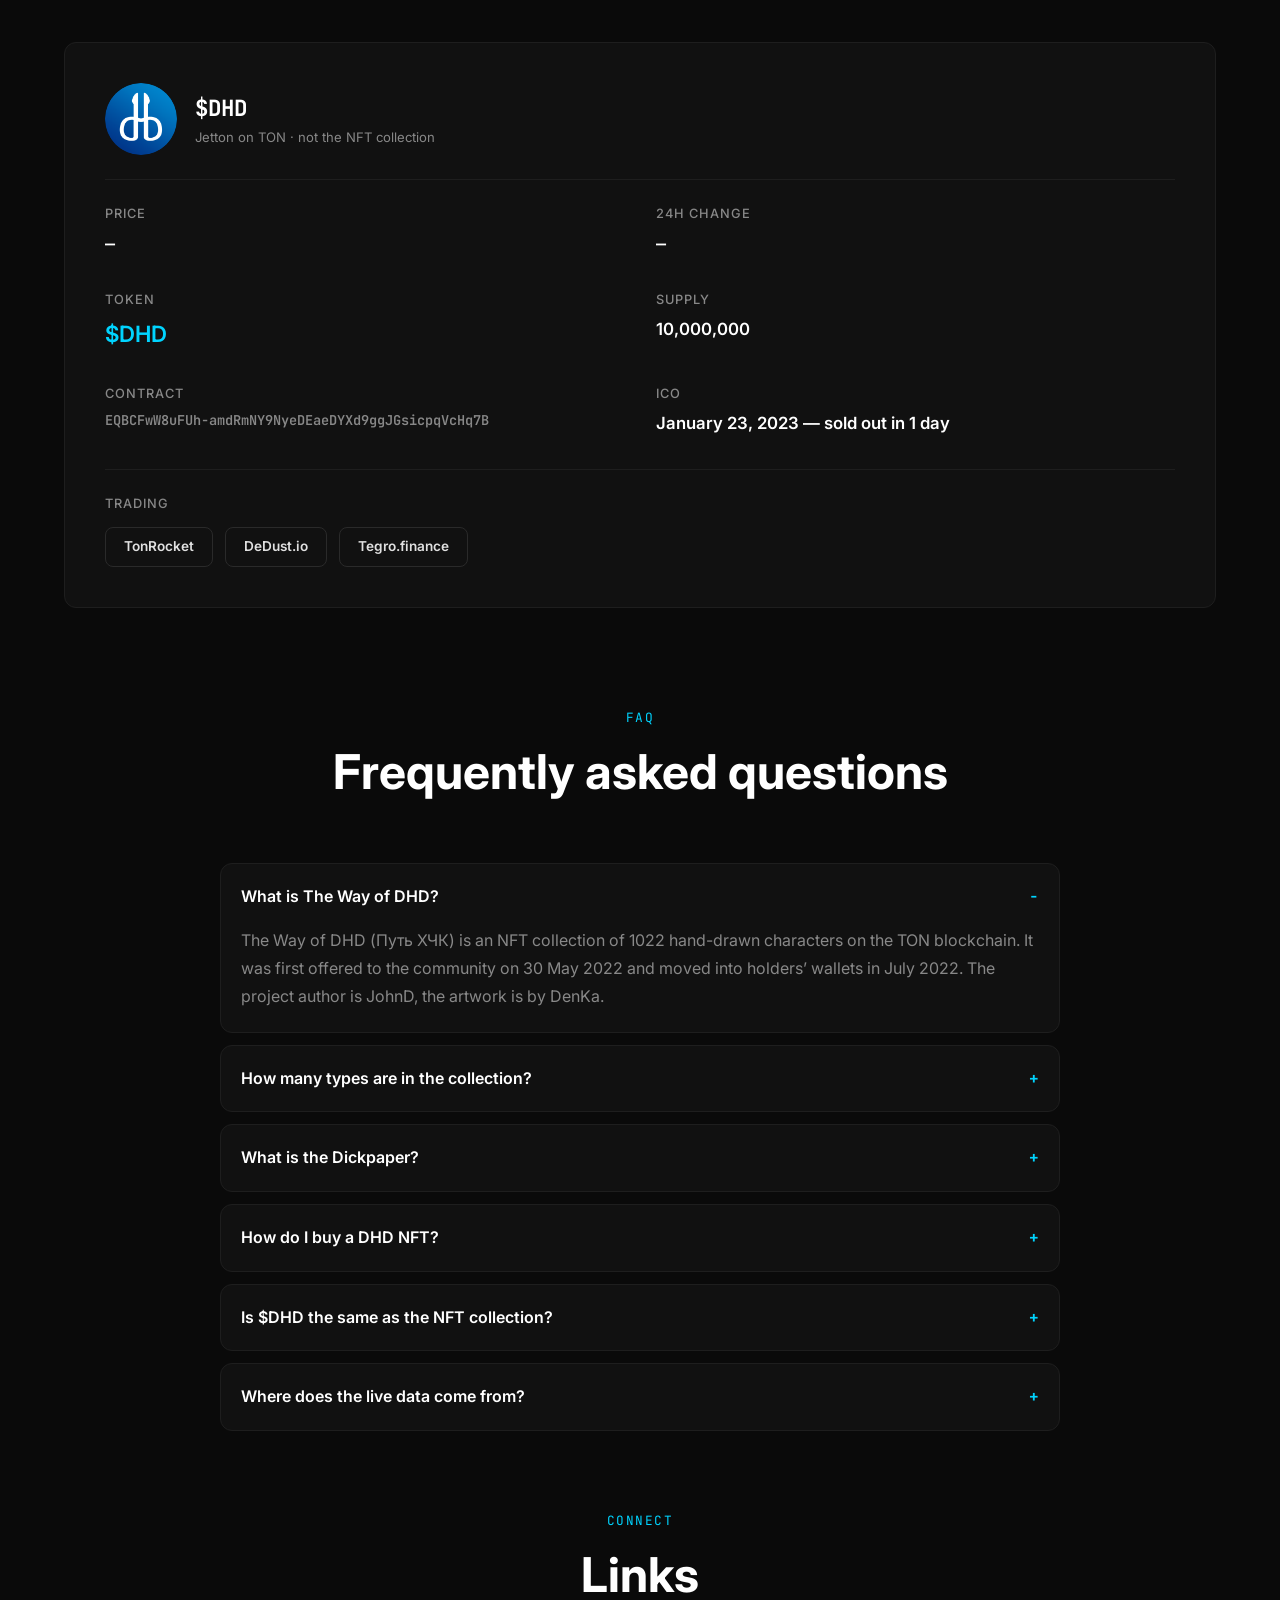
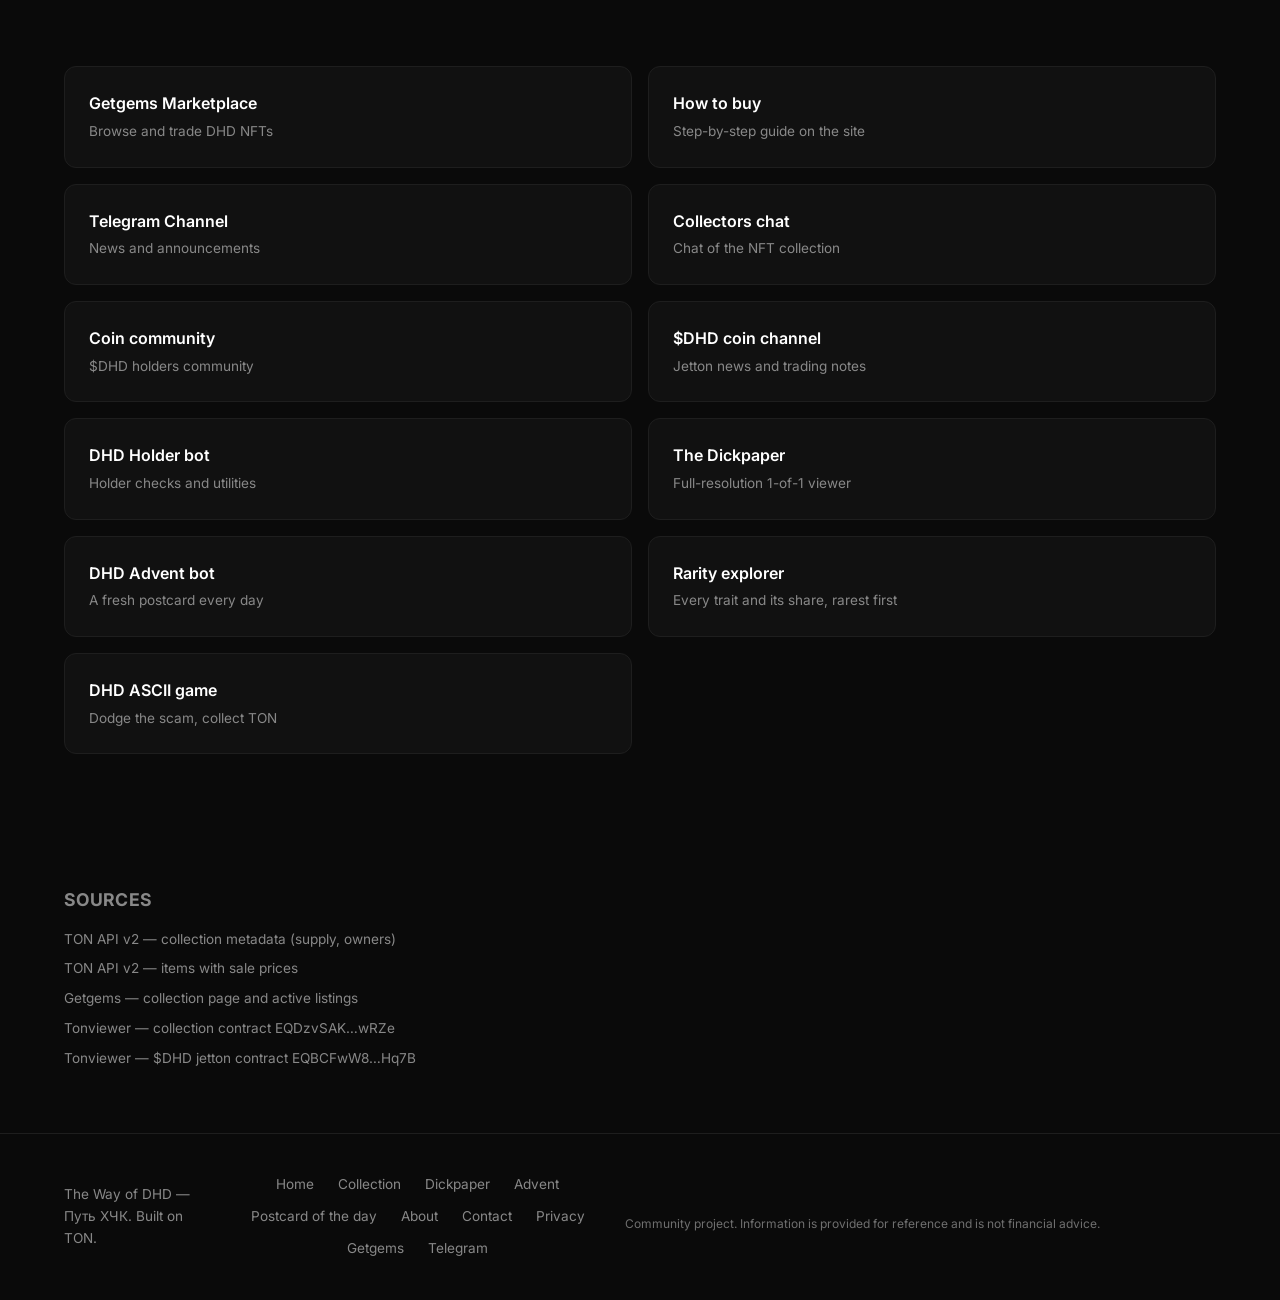
==== commit cc5f0662: "fix(site): a11y, SEO, schema, legal pages from audit - add body, skip-link, main landmark, labeled r" ====
--- a/index.html
+++ b/index.html
@@ -1,4 +1,4 @@
-﻿<!DOCTYPE html>
+<!DOCTYPE html>
 <html lang="en">
 <head>
   <meta charset="UTF-8">
@@ -7,8 +7,10 @@
   <title>The Way of DHD — 1022 NFT Collection on TON (Путь ХЧК)</title>
   <meta name="description" content="The Way of DHD (Путь ХЧК) is a TON NFT collection of 1022 items: 1000 Epic, 21 Exclusive and the single Diamond Dickpaper. Live floor price, owners and rarity data.">
   <meta name="keywords" content="The Way of DHD, Путь ХЧК, DHD NFT, TON NFT collection, DHD Dickpaper, Getgems DHD, DHD token TON">
-  <meta name="robots" content="index, follow, max-image-preview:large, max-snippet:-1, max-video-preview:-1">
+  <meta name="robots" content="index, follow, max-image-preview:large">
   <meta name="author" content="JohnD — DHD project">
+  <meta http-equiv="X-Content-Type-Options" content="nosniff">
+  <meta http-equiv="Referrer-Policy" content="strict-origin-when-cross-origin">
   <meta name="theme-color" content="#0a0a0a">
   <link rel="canonical" href="https://thewayofdhd.github.io/">
 
@@ -45,7 +47,7 @@
   <link rel="preconnect" href="https://fonts.googleapis.com">
   <link rel="preconnect" href="https://fonts.gstatic.com" crossorigin>
   <link href="https://fonts.googleapis.com/css2?family=Inter:wght@400;500;600;700;800&family=JetBrains+Mono:wght@400;500;600;700&display=swap" rel="stylesheet">
-  <link rel="stylesheet" href="css/style.css?v=20260919-4">
+  <link rel="stylesheet" href="css/style.css?v=20260924-1">
 
   <script type="application/ld+json">
   {
@@ -65,13 +67,8 @@
         "@id": "https://thewayofdhd.github.io/#organization",
         "name": "The Way of DHD",
         "url": "https://thewayofdhd.github.io/",
-        "logo": {
-          "@type": "ImageObject",
-          "url": "https://thewayofdhd.github.io/assets/logo-512.png",
-          "width": 512,
-          "height": 512
-        },
-        "founder": { "@type": "Person", "name": "JohnD", "sameAs": "https://t.me/John_Down" },
+        "logo": "https://thewayofdhd.github.io/assets/logo-512.png",
+        "founder": { "@type": "Person", "@id": "https://thewayofdhd.github.io/#johnd", "name": "JohnD", "sameAs": "https://t.me/John_Down" },
         "foundingDate": "2022-05-30",
         "sameAs": [
           "https://t.me/WayofDHD",
@@ -83,11 +80,13 @@
   }
   </script>
 </head>
+<body>
+  <a class="skip-link" href="#main">Skip to content</a>
 <!-- Navigation -->
   <nav class="nav">
     <div class="container nav-inner">
       <a href="./" class="nav-brand" aria-label="The Way of DHD — home">
-        <img src="assets/logo-collection.png" alt="The Way of DHD logo" class="nav-logo">
+        <img src="assets/logo-collection.png" alt="The Way of DHD logo" class="nav-logo" width="40" height="40">
         <span class="nav-title">The Way of DHD</span>
       </a>
       <ul class="nav-links" id="nav-links">
@@ -100,6 +99,9 @@
         <li><a href="advent.html" data-i18n="nav-advent">Advent</a></li>
         <li><a href="./#token" data-i18n="nav-token">$DHD</a></li>
         <li><a href="./#faq" data-i18n="nav-faq">FAQ</a></li>
+                <li><a href="about.html" data-i18n="nav-about">About</a></li>
+        <li><a href="contact.html" data-i18n="nav-contact">Contact</a></li>
+        <li><a href="privacy.html" data-i18n="nav-privacy">Privacy</a></li>
         <li><a href="https://t.me/WayofDHD" data-i18n="nav-telegram" target="_blank" rel="noopener noreferrer">Telegram</a></li>
         <li><a href="https://getgems.io/collection/EQDzvSAKspPnYIhuqZe0_dMfrEEUlwKVzb4dJo0sRoxZwRZe" data-i18n="nav-getgems" target="_blank" rel="noopener noreferrer" class="nav-cta">Getgems</a></li>
       </ul>
@@ -118,16 +120,18 @@
           <option value="hi">&#2361;&#2367;&#2306;&#2342;&#2368;</option>
         </select>
       </div>
-      <button class="nav-toggle" aria-label="Toggle menu" aria-controls="nav-links" aria-expanded="false">
+      <button type="button" class="nav-toggle" aria-label="Toggle menu" aria-controls="nav-links" aria-expanded="false">
         <span></span><span></span><span></span>
       </button>
     </div>
   </nav>
 
-  <!-- Hero -->
+  
+  <main id="main">
+<!-- Hero -->
   <section class="hero">
     <div>
-      <img src="assets/logo-collection.png" alt="The Way of DHD collection logo — DHD character in a red cap" class="hero-logo" width="128" height="128">
+      <img src="assets/logo-collection.png" alt="The Way of DHD collection logo — DHD character in a red cap" class="hero-logo" width="128" height="128" fetchpriority="high" decoding="async">
       <h1 class="hero-title" data-i18n="hero-title">The Way of DHD — 1022 NFT Collection on TON</h1>
       <p class="hero-subtitle" data-i18n="hero-subtitle">The Way of DHD (Путь ХЧК) is a hand-drawn NFT collection on the TON blockchain: 1022 characters, one Diamond Dickpaper and a story that has been unfolding since 30 May 2022.</p>
       <div class="hero-actions">
@@ -178,6 +182,7 @@
       </div>
       <div class="table-wrap fade-in">
         <table class="rarity-table">
+          <caption class="visually-hidden">Rarity by type: Epic, Exclusive and Diamond counts, shares, listings and floor price</caption>
           <thead>
             <tr>
               <th scope="col" data-i18n="th-type">Type</th>
@@ -236,7 +241,7 @@
         </div>
         <div class="rlt-panel">
           <button type="button" class="btn btn-primary" id="rlt-spin" data-i18n="rlt-spin">Spin the roulette</button>
-        <a class="btn btn-secondary btn-sm" id="rlt-share" target="_blank" rel="noopener noreferrer" style="display:none" data-i18n="rlt-share">Share</a>
+        <a class="btn btn-secondary btn-sm" id="rlt-share" href="https://t.me/share/url?url=https%3A%2F%2Fthewayofdhd.github.io%2F" target="_blank" rel="noopener noreferrer" style="display:none" data-i18n="rlt-share">Share</a>
           <p class="rlt-odds">
             <span class="type-chip type-epic">Epic 97.85%</span>
             <span class="type-chip type-exclusive">Exclusive 2.05%</span>
@@ -359,7 +364,6 @@
           <div class="token-dex-links">
             <a href="https://t.me/xrocket/cex?startapp=trade-DHD-TON" target="_blank" rel="noopener noreferrer" class="btn btn-secondary btn-sm">TonRocket</a>
             <a href="https://dedust.io/swap/TON/DHD" target="_blank" rel="noopener noreferrer" class="btn btn-secondary btn-sm">DeDust.io</a>
-            <a href="https://twaps.tonde.fi/?ref=289" target="_blank" rel="noopener noreferrer" class="btn btn-secondary btn-sm">TWAPs TON DeFi</a>
             <a href="https://tegro.finance/coins/ton/EQBCFwW8uFUh-amdRmNY9NyeDEaeDYXd9ggJGsicpqVcHq7B" target="_blank" rel="noopener noreferrer" class="btn btn-secondary btn-sm">Tegro.finance</a>
           </div>
         </div>
@@ -393,7 +397,7 @@
         </details>
         <details class="faq-item">
           <summary data-i18n="faq-q5">Is $DHD the same as the NFT collection?</summary>
-          <p data-i18n="faq-a5">No. $DHD is a fungible jetton on TON with a supply of 10,000,000 and the contract EQBCFwW8uFUh-amdRmNY9NyeDEaeDYXd9ggJGsicpqVcHq7B. It is traded on TonRocket, DeDust, TWAPs and Tegro, while the NFTs are traded on marketplaces such as Getgems.</p>
+          <p data-i18n="faq-a5">No. $DHD is a fungible jetton on TON with a supply of 10,000,000 and the contract EQBCFwW8uFUh-amdRmNY9NyeDEaeDYXd9ggJGsicpqVcHq7B. It is traded on TonRocket, DeDust and Tegro, while the NFTs are traded on marketplaces such as Getgems.</p>
         </details>
         <details class="faq-item">
           <summary data-i18n="faq-q6">Where does the live data come from?</summary>
@@ -496,13 +500,20 @@
   </section>
 
   <!-- Footer -->
+  </main>
+
   <footer class="footer">
     <div class="container footer-inner">
       <span class="footer-text" data-i18n="footer-text">The Way of DHD — Путь ХЧК. Built on TON.</span>
       <div class="footer-links">
+        <a href="./" data-i18n="nav-home">Home</a>
         <a href="collection.html" data-i18n="nav-collection">Collection</a>
         <a href="dickpaper.html" data-i18n="nav-dickpaper">Dickpaper</a>
         <a href="advent.html" data-i18n="nav-advent">Advent</a>
+        <a href="postcard.html" data-i18n="pc-title">Postcard</a>
+        <a href="about.html" data-i18n="nav-about">About</a>
+        <a href="contact.html" data-i18n="nav-contact">Contact</a>
+        <a href="privacy.html" data-i18n="nav-privacy">Privacy</a>
         <a href="https://getgems.io/collection/EQDzvSAKspPnYIhuqZe0_dMfrEEUlwKVzb4dJo0sRoxZwRZe" target="_blank" rel="noopener noreferrer">Getgems</a>
         <a href="https://t.me/WayofDHD" target="_blank" rel="noopener noreferrer">Telegram</a>
       </div>
@@ -534,12 +545,9 @@
           "description": "NFT collection of 1022 hand-drawn characters on TON: 1000 Epic, 21 Exclusive and 1 Diamond Dickpaper.",
           "category": "Digital collectible",
           "brand": { "@type": "Brand", "name": "The Way of DHD" },
+          "image": "https://thewayofdhd.github.io/assets/og-image.jpg",
           "offers": {
-            "@type": "AggregateOffer",
-            "priceCurrency": "TON",
-            "lowPrice": "1",
-            "highPrice": "1050000",
-            "offerCount": "249",
+            "@type": "Offer",
             "availability": "https://schema.org/InStock",
             "url": "https://getgems.io/collection/EQDzvSAKspPnYIhuqZe0_dMfrEEUlwKVzb4dJo0sRoxZwRZe"
           }
@@ -572,7 +580,7 @@
           {
             "@type": "Question",
             "name": "Is $DHD the same as the NFT collection?",
-            "acceptedAnswer": { "@type": "Answer", "text": "No. $DHD is a fungible jetton on TON with 10,000,000 supply and contract EQBCFwW8uFUh-amdRmNY9NyeDEaeDYXd9ggJGsicpqVcHq7B, traded on TonRocket, DeDust, TWAPs and Tegro." }
+            "acceptedAnswer": { "@type": "Answer", "text": "No. $DHD is a fungible jetton on TON with 10,000,000 supply and contract EQBCFwW8uFUh-amdRmNY9NyeDEaeDYXd9ggJGsicpqVcHq7B, traded on TonRocket, DeDust and Tegro." }
           },
           {
             "@type": "Question",
@@ -585,11 +593,11 @@
   }
   </script>
 
-  <script src="js/i18n.js?v=20260919-5"></script>
-  <script src="js/sprites.js?v=20260919-4"></script>
-  <script src="js/game-preview.js"></script>
-  <script src="js/carousel.js"></script>
-  <script src="js/roulette.js"></script>
-  <script src="js/main.js"></script>
+  <script src="js/i18n.js?v=20260919-5" defer></script>
+  <script src="js/sprites.js?v=20260919-4" defer></script>
+  <script src="js/game-preview.js" defer></script>
+  <script src="js/carousel.js" defer></script>
+  <script src="js/roulette.js" defer></script>
+  <script src="js/main.js" defer></script>
 </body>
 </html>
--- a/css/style.css
+++ b/css/style.css
@@ -19,6 +19,23 @@
 :focus-visible {
   outline: 2px solid var(--accent);
   outline-offset: 3px;
+}
+
+.skip-link {
+  position: absolute;
+  top: -100px;
+  left: 12px;
+  z-index: 10000;
+  padding: 10px 16px;
+  background: var(--accent, #0a0);
+  color: var(--black, #000);
+  font-weight: 600;
+  border-radius: 0 0 8px 8px;
+  text-decoration: none;
+}
+
+.skip-link:focus {
+  top: 0;
 }
 
 /* --- Hero: mark logo instead of square render --- */
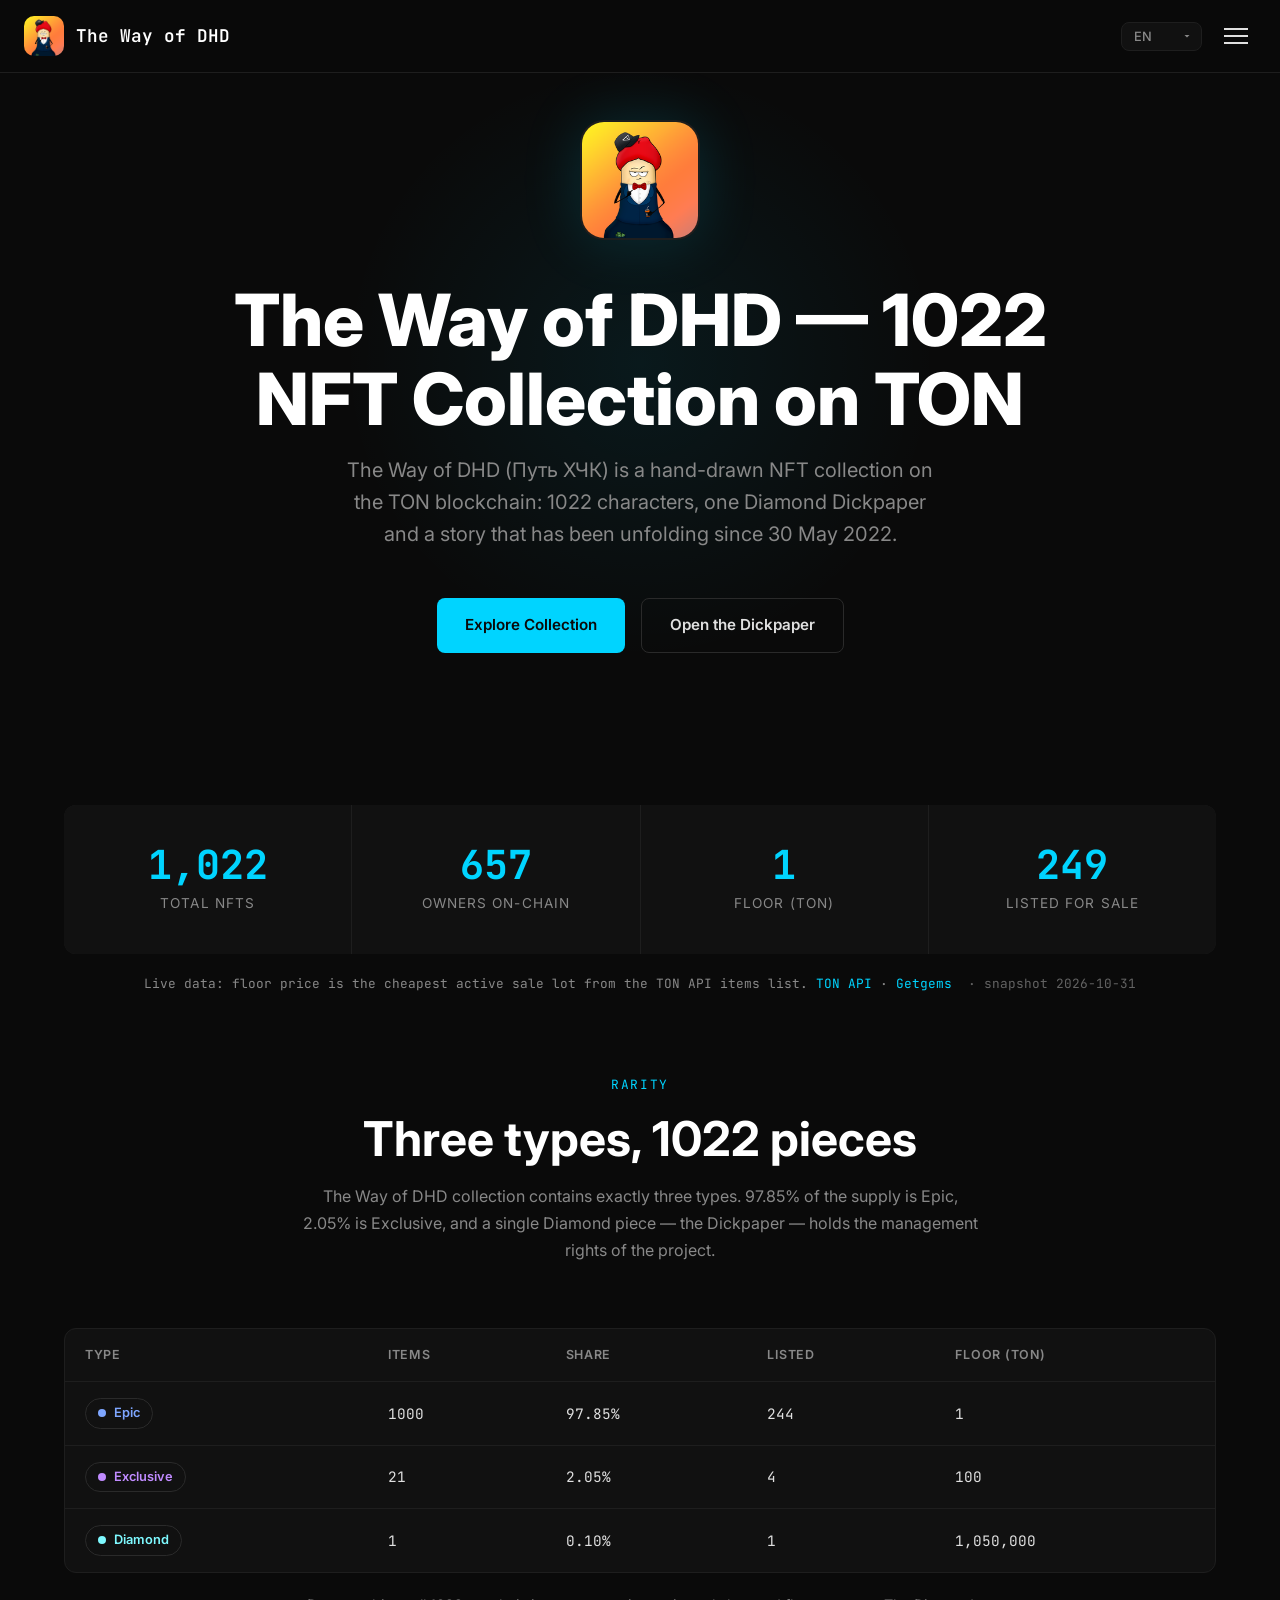
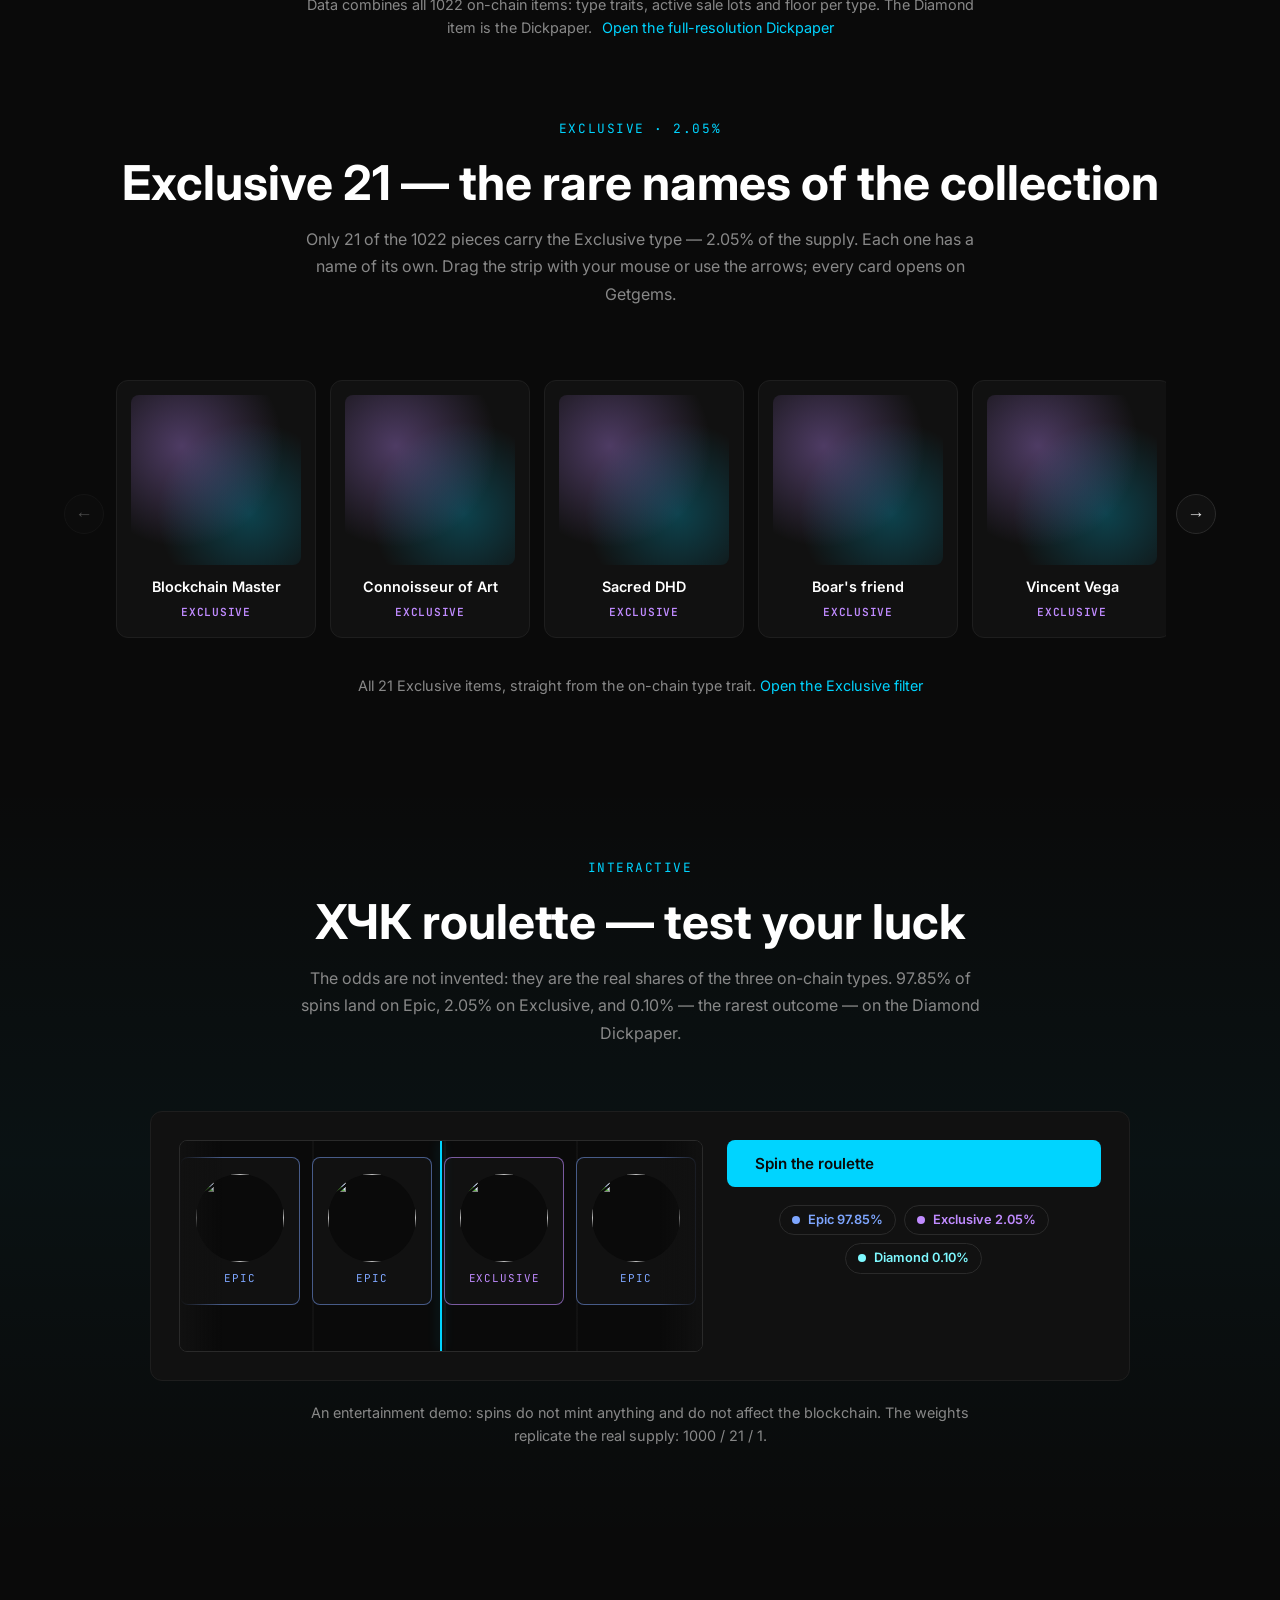
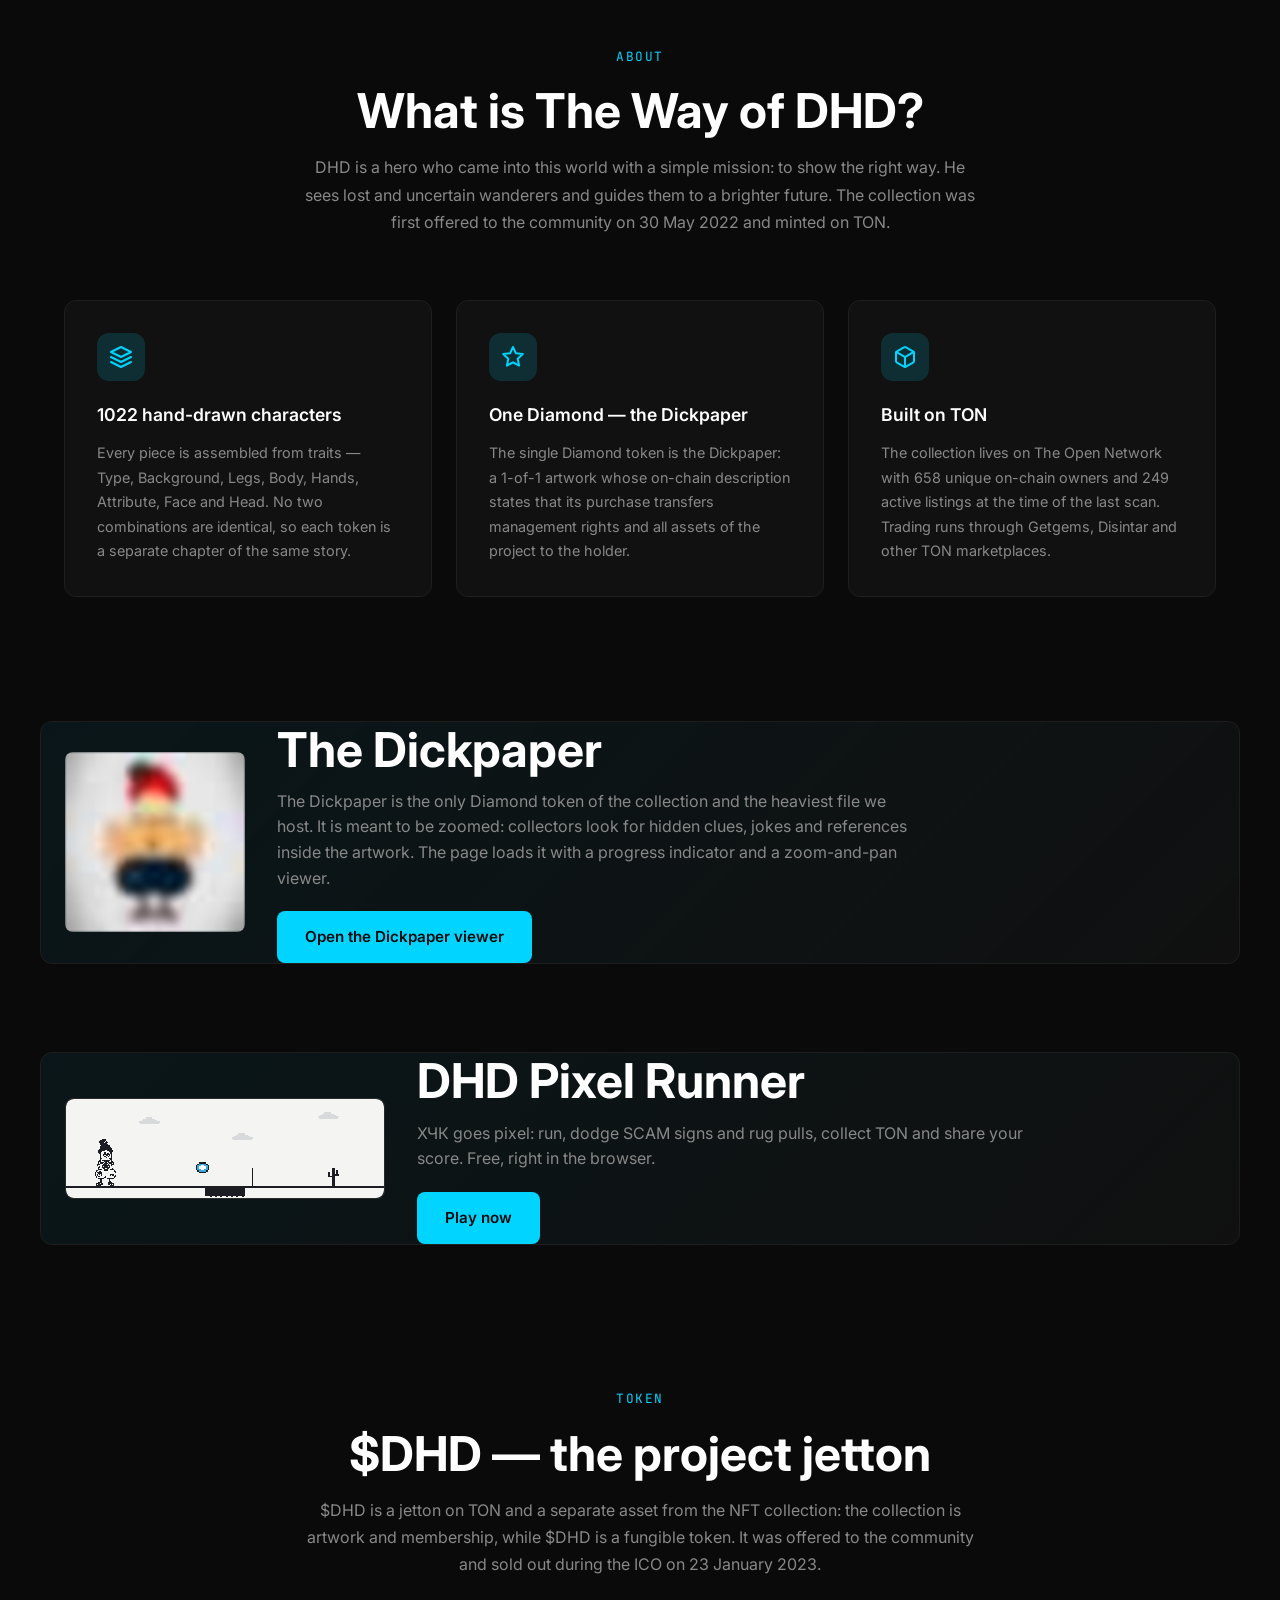
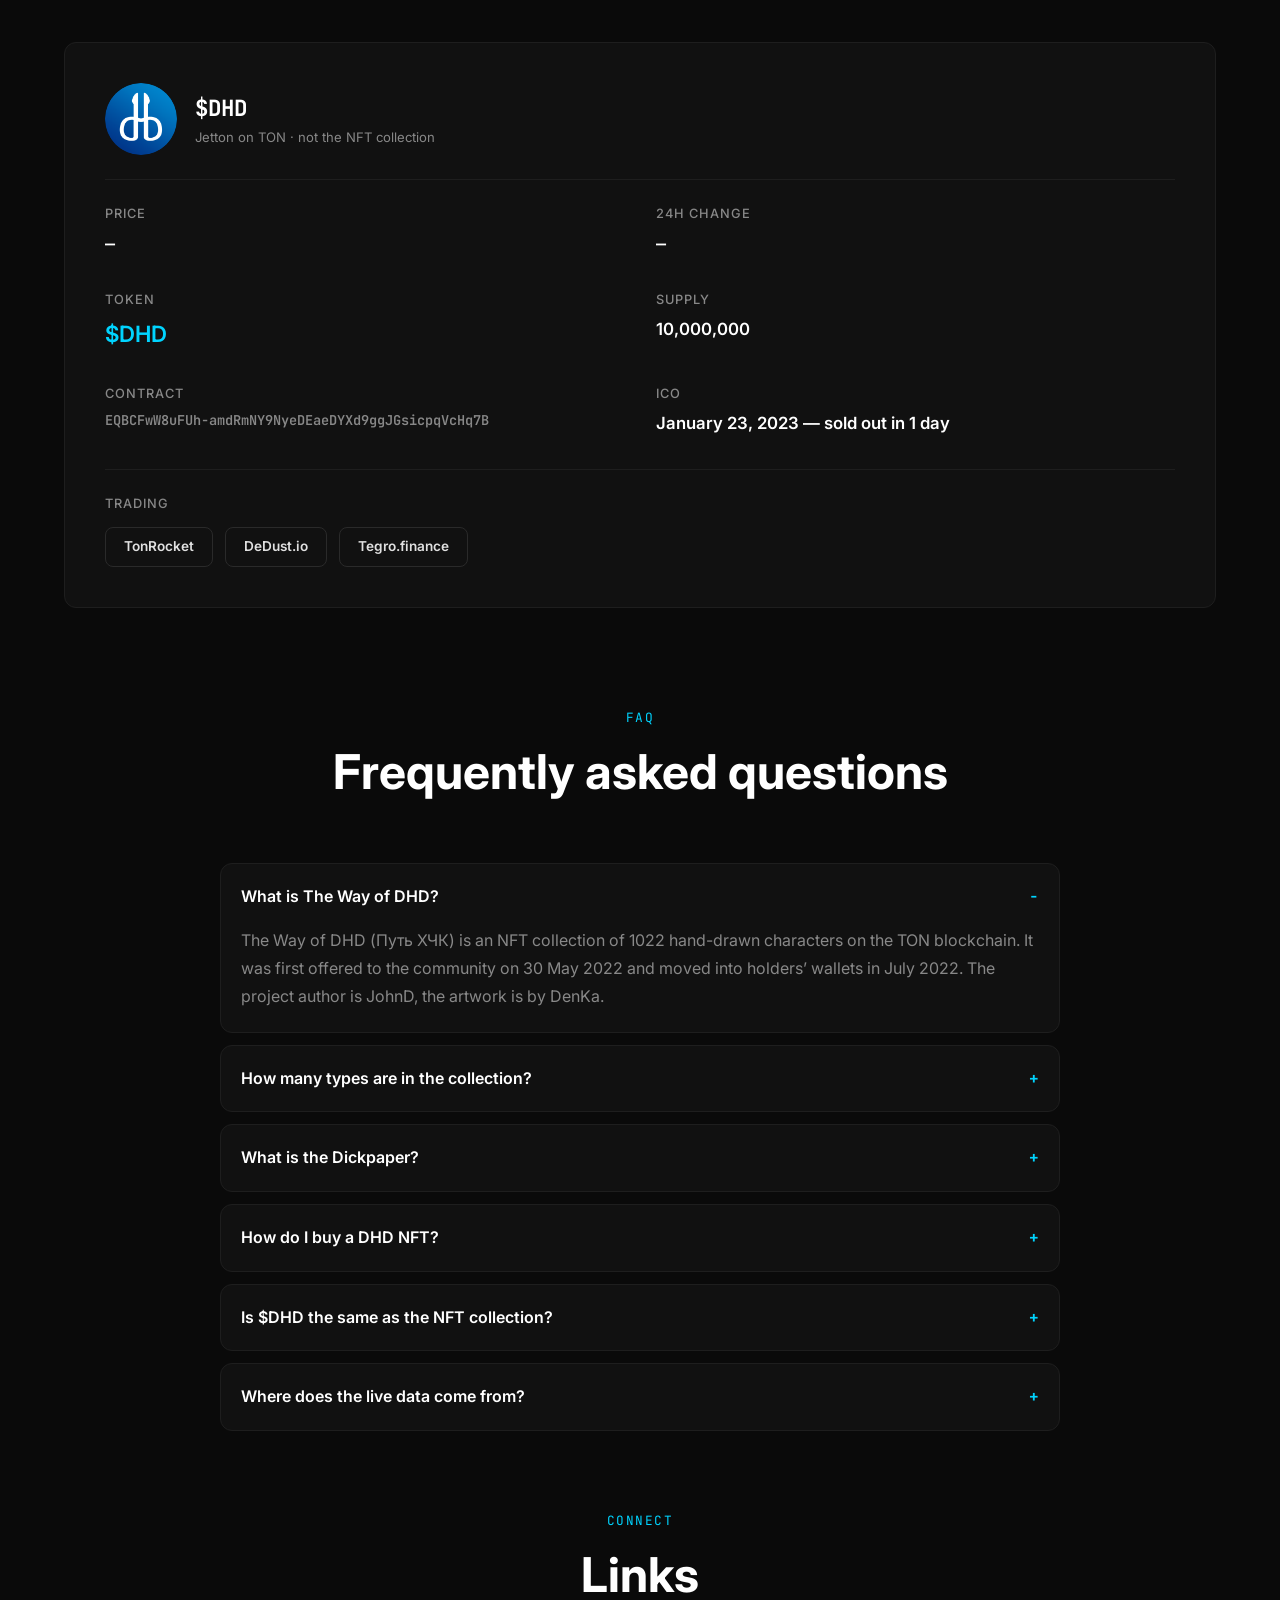
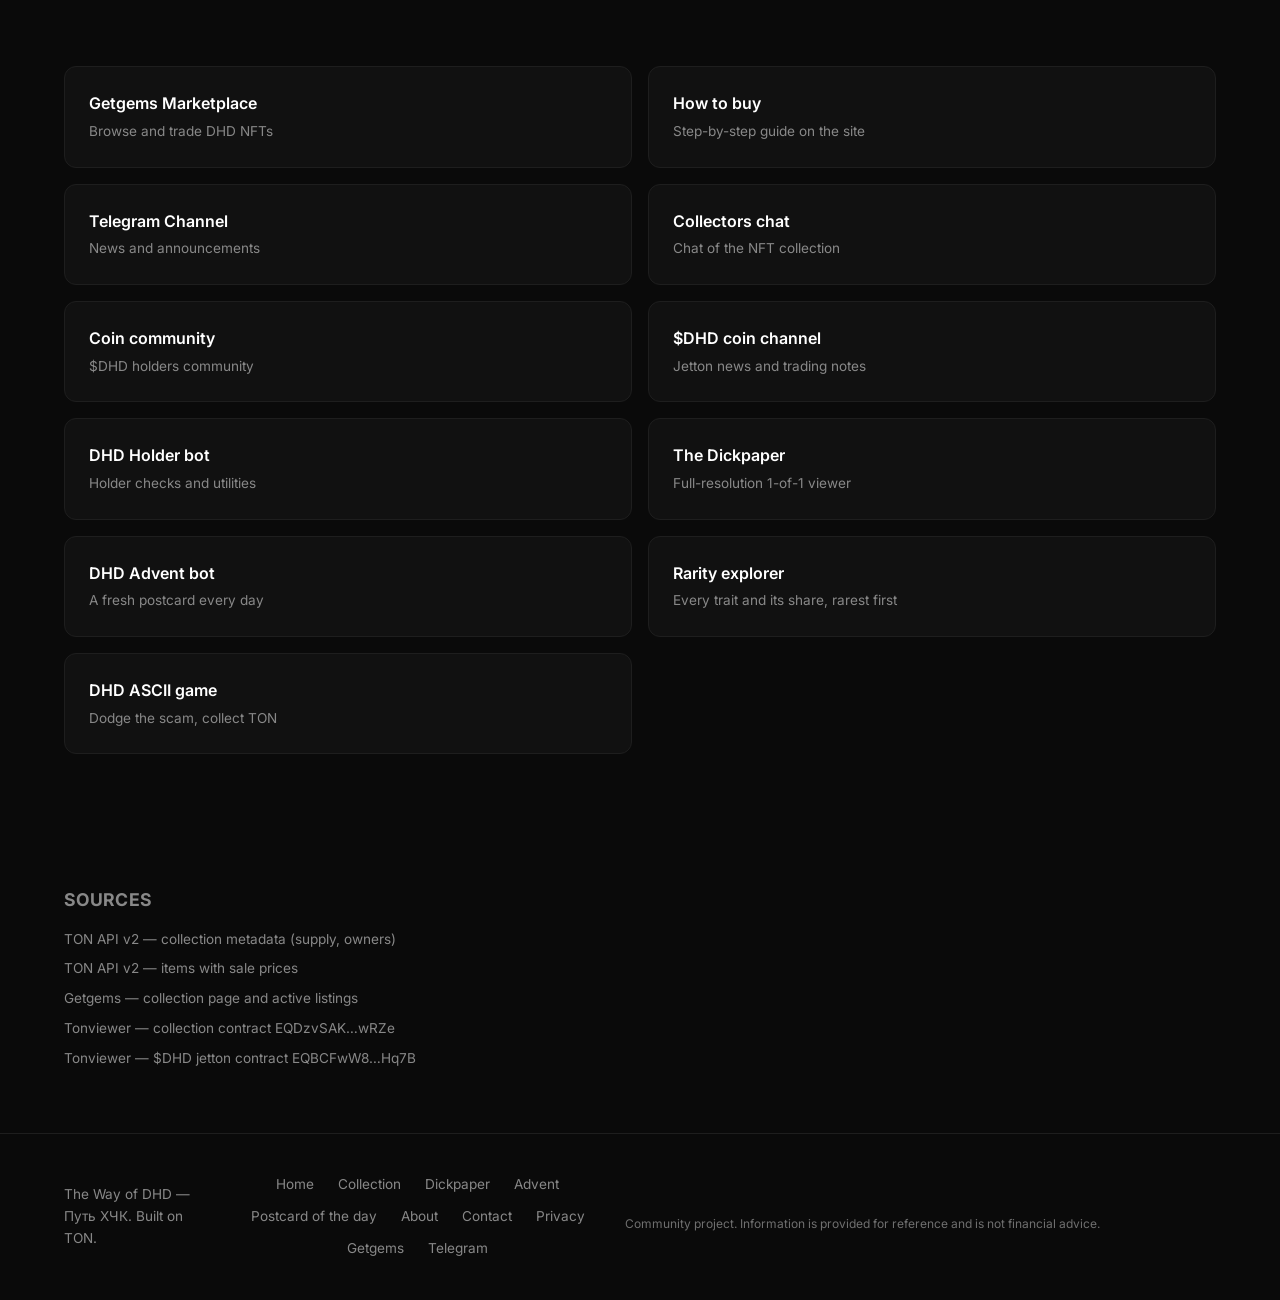
==== commit bf90af7f: "seo: add root favicon.ico, set Moscow region metadata and contact channels" ====
--- a/index.html
+++ b/index.html
@@ -41,6 +41,7 @@
   <meta name="twitter:description" content="1000 Epic, 21 Exclusive, 1 Diamond Dickpaper. Live floor and rarity data.">
   <meta name="twitter:image" content="https://thewayofdhd.github.io/assets/og-image.jpg">
 
+  <link rel="icon" href="/favicon.ico" sizes="any">
   <link rel="icon" href="assets/favicon-32.png" sizes="32x32" type="image/png">
   <link rel="icon" href="assets/favicon-16.png" sizes="16x16" type="image/png">
   <link rel="apple-touch-icon" href="assets/apple-touch-icon.png">
@@ -68,7 +69,7 @@
         "name": "The Way of DHD",
         "url": "https://thewayofdhd.github.io/",
         "logo": "https://thewayofdhd.github.io/assets/logo-512.png",
-        "founder": { "@type": "Person", "@id": "https://thewayofdhd.github.io/#johnd", "name": "JohnD", "sameAs": "https://t.me/John_Down" },
+        "founder": { "@type": "Person", "@id": "https://thewayofdhd.github.io/#johnd", "name": "JohnD", "sameAs": "https://t.me/WayDHD" },
         "foundingDate": "2022-05-30",
         "sameAs": [
           "https://t.me/WayofDHD",
